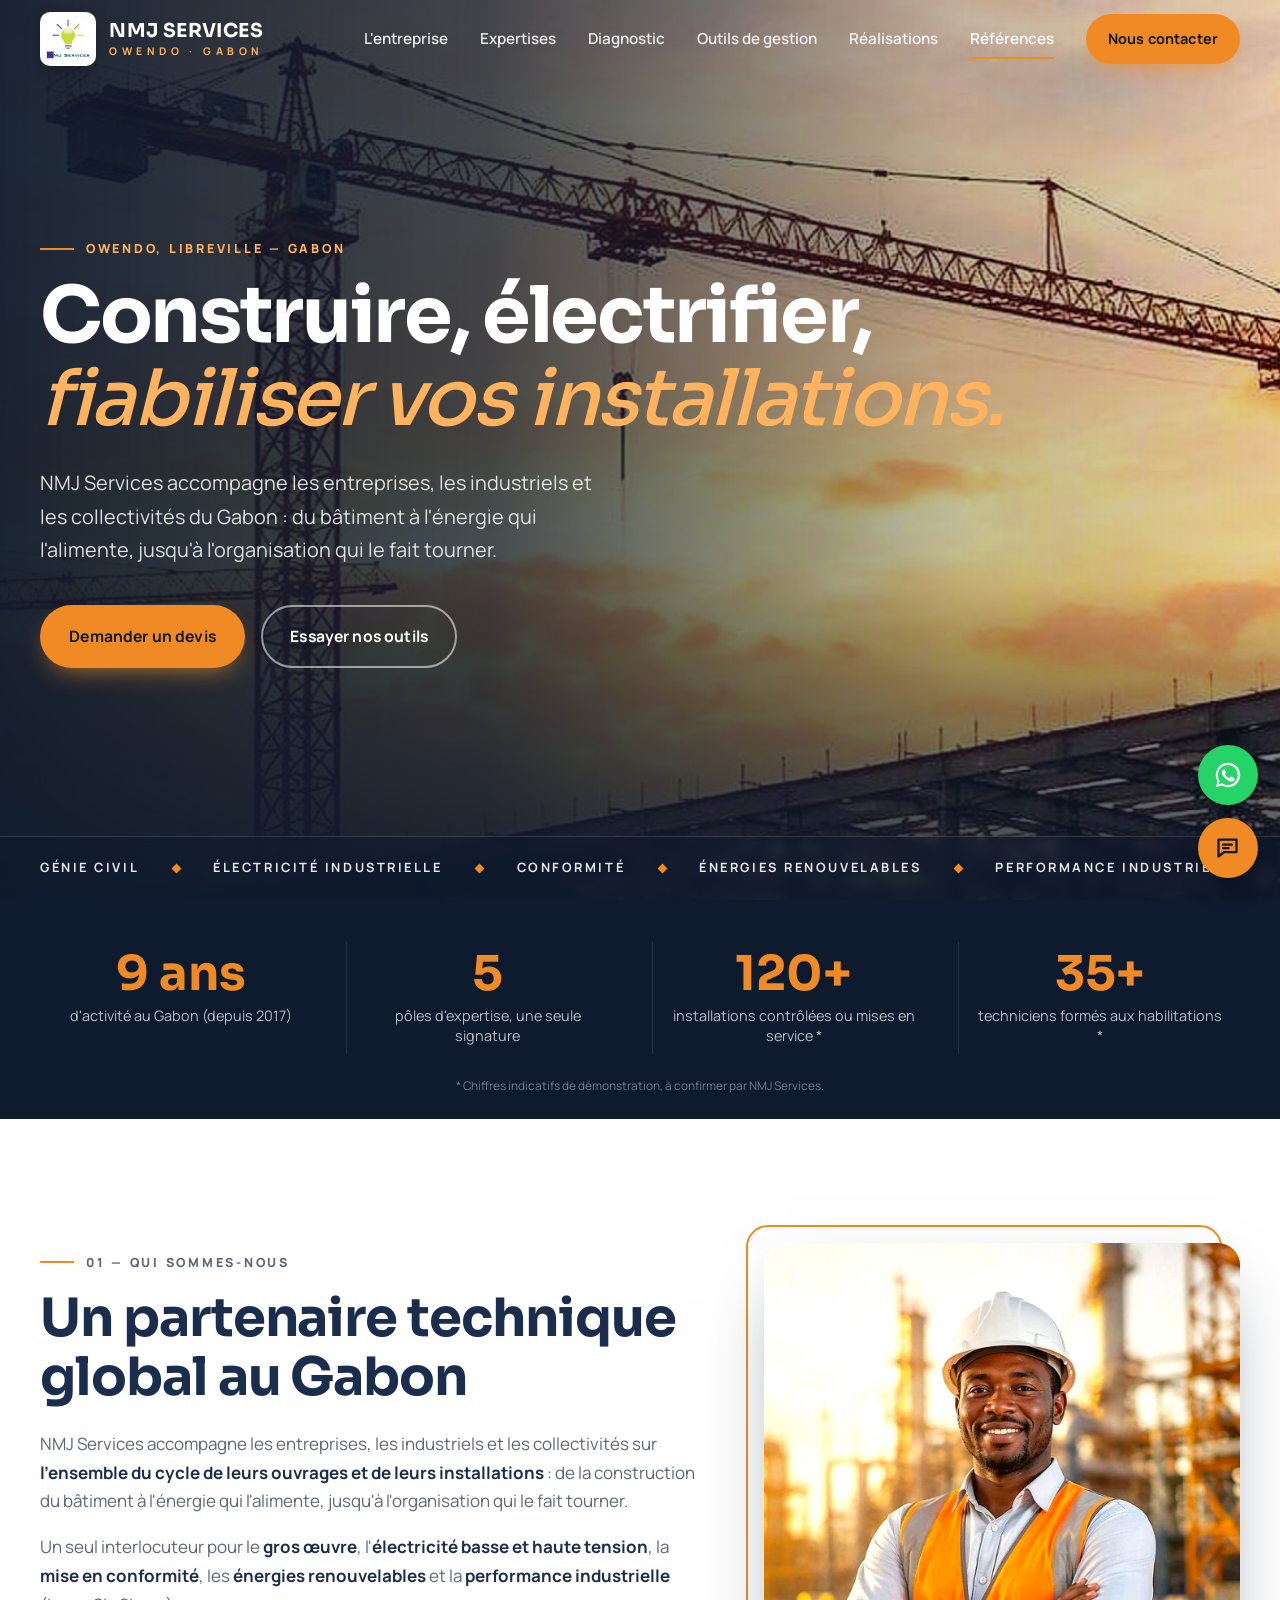
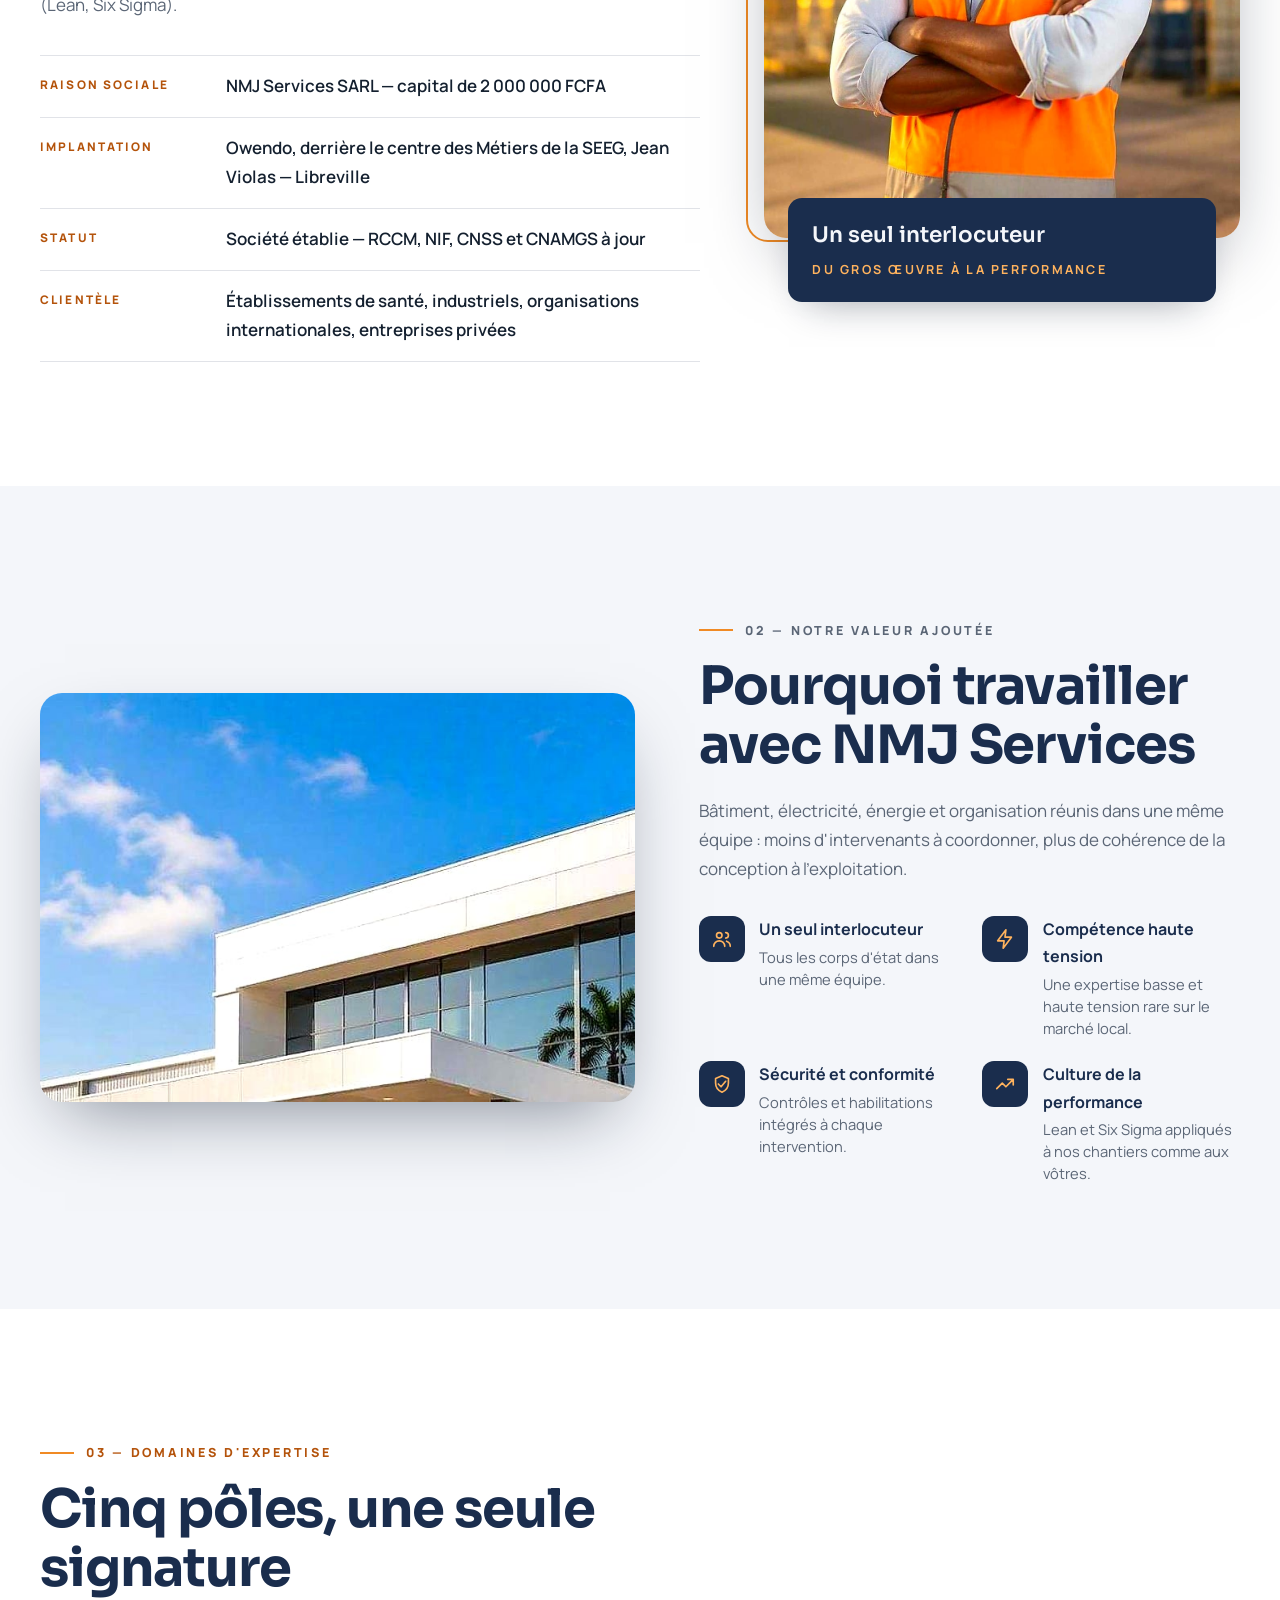
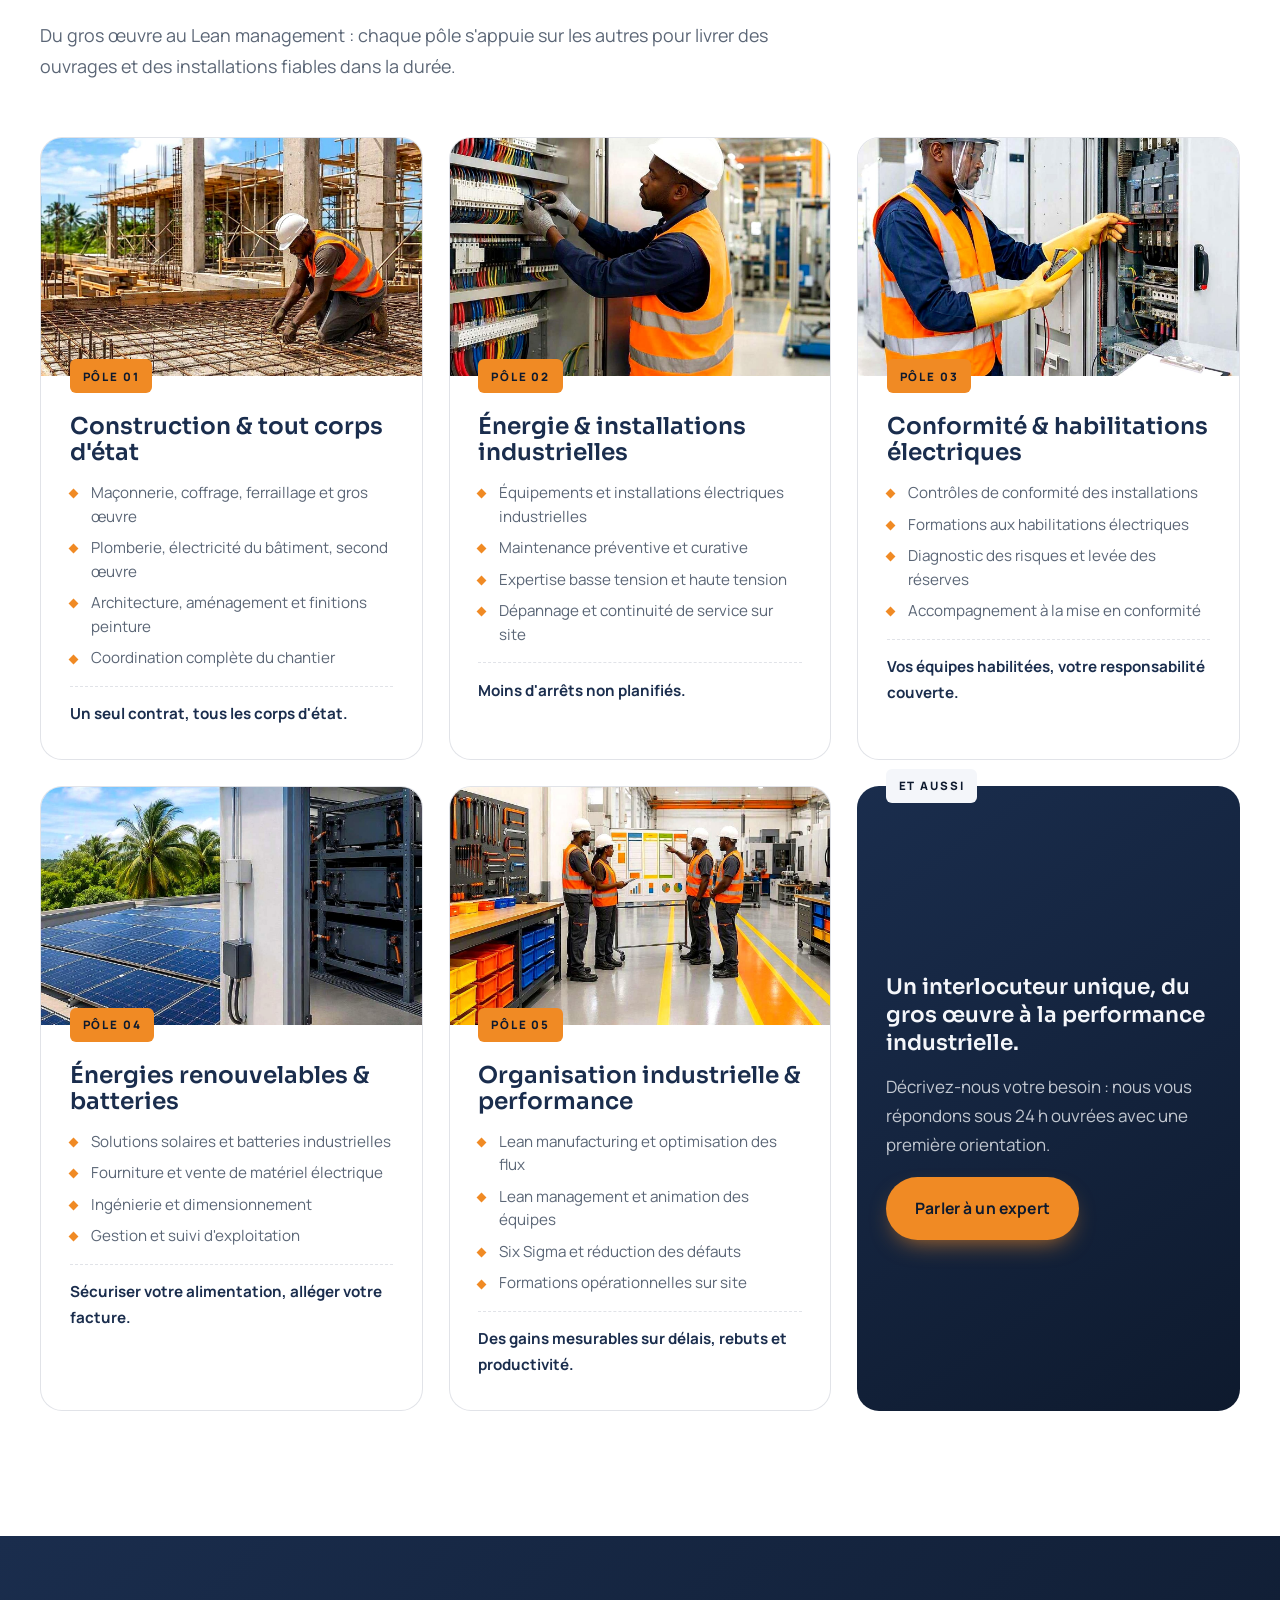
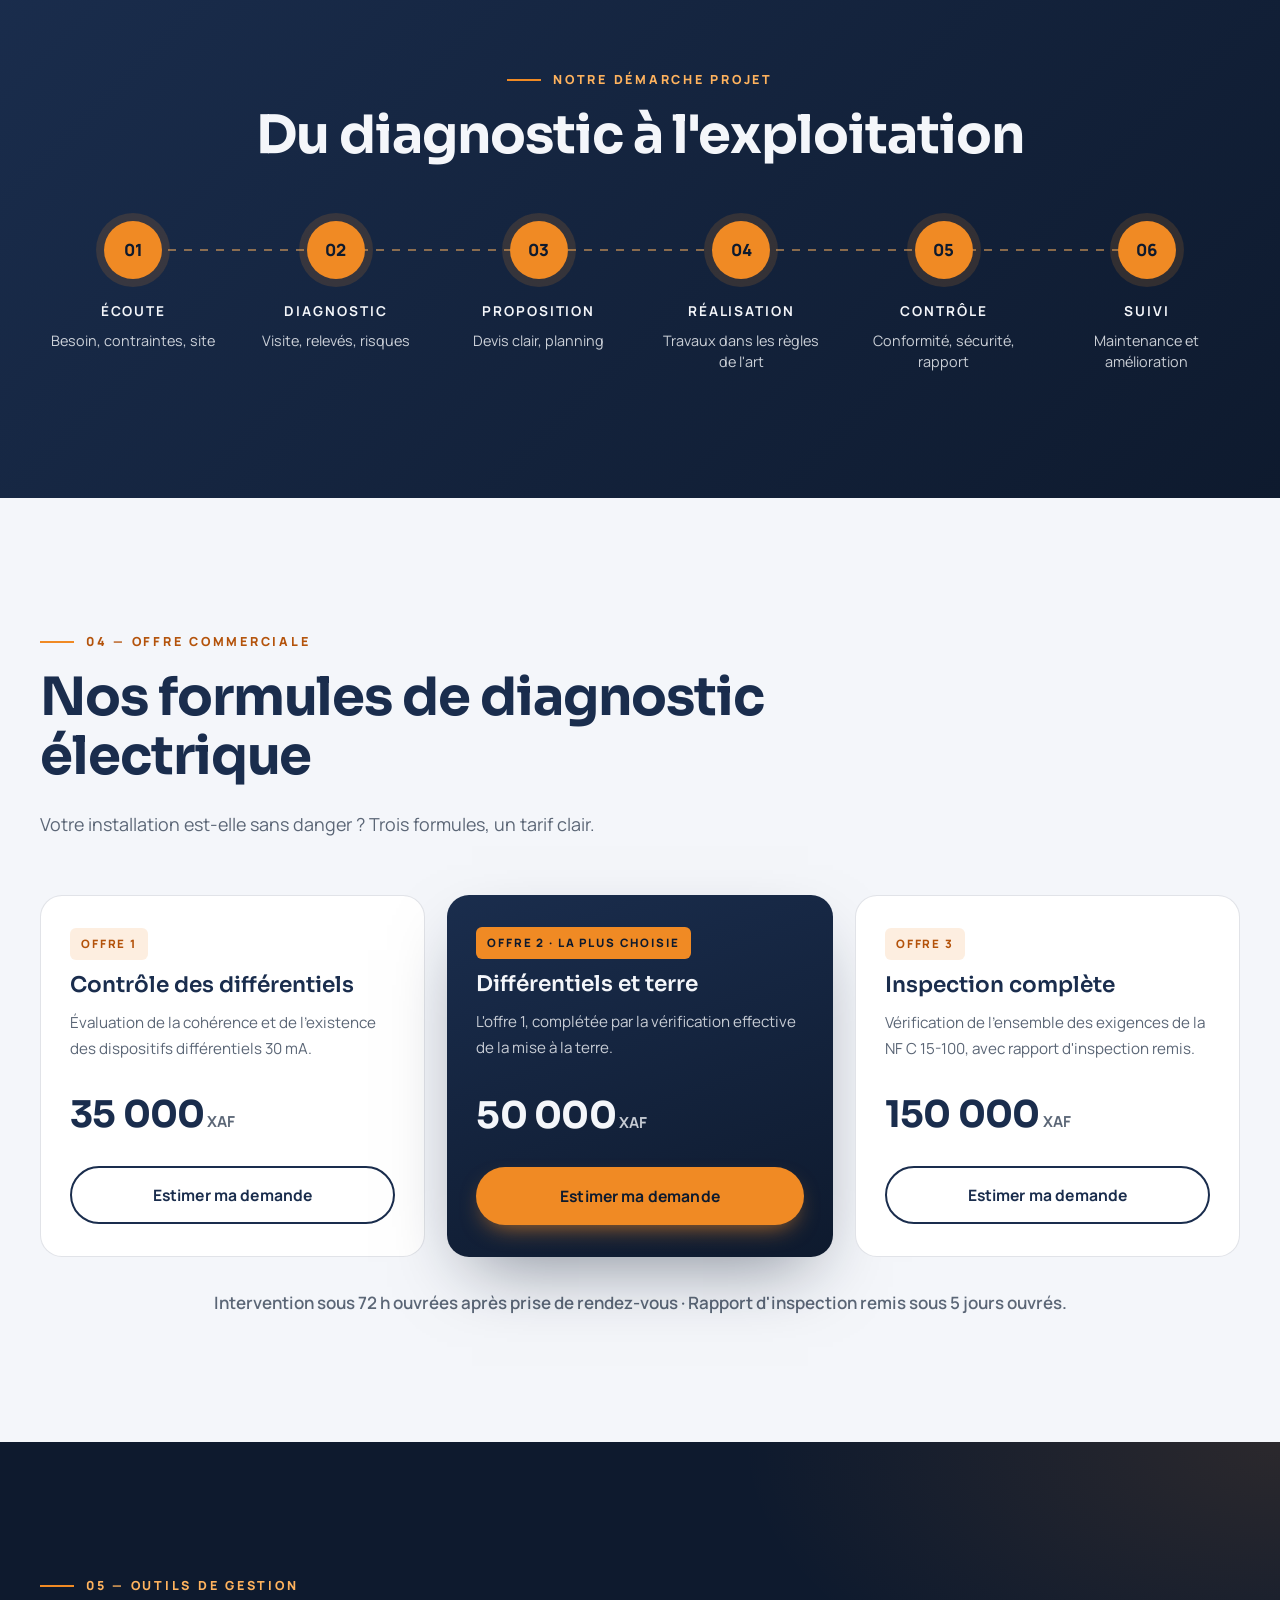
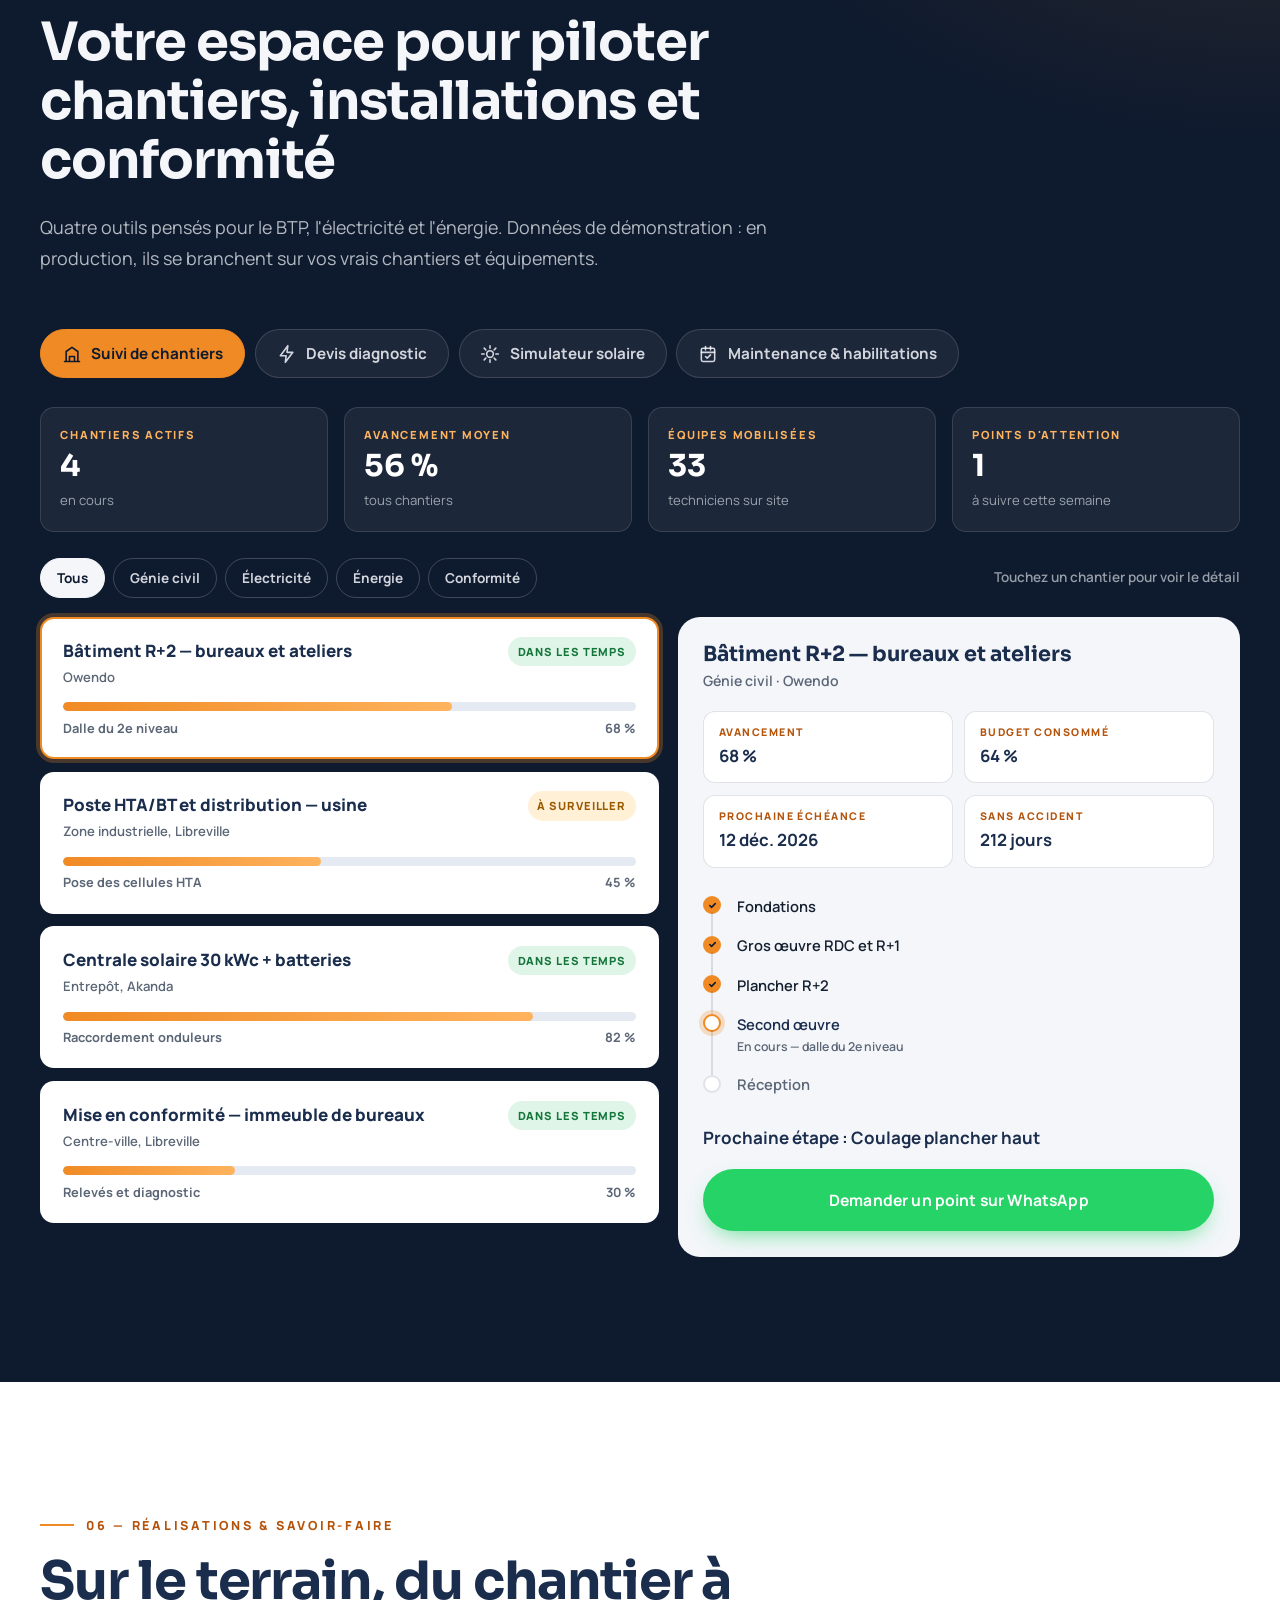
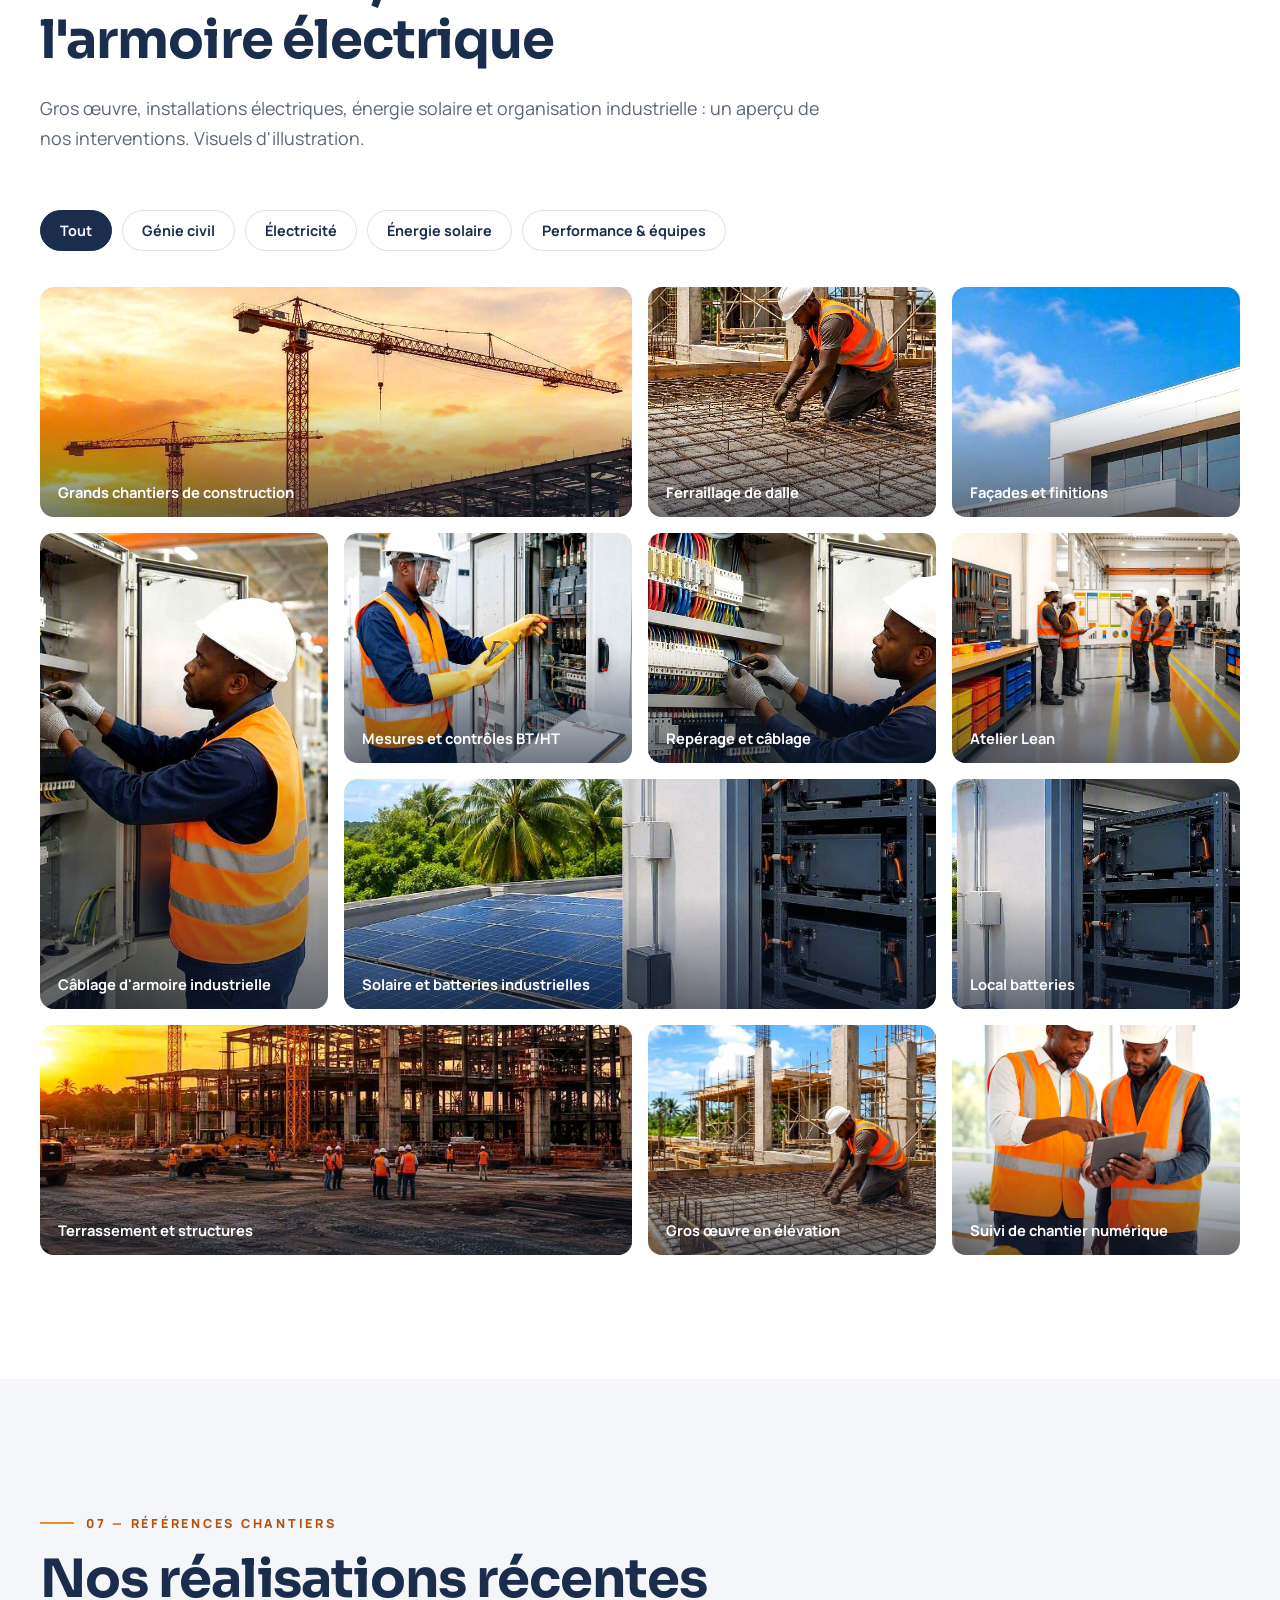
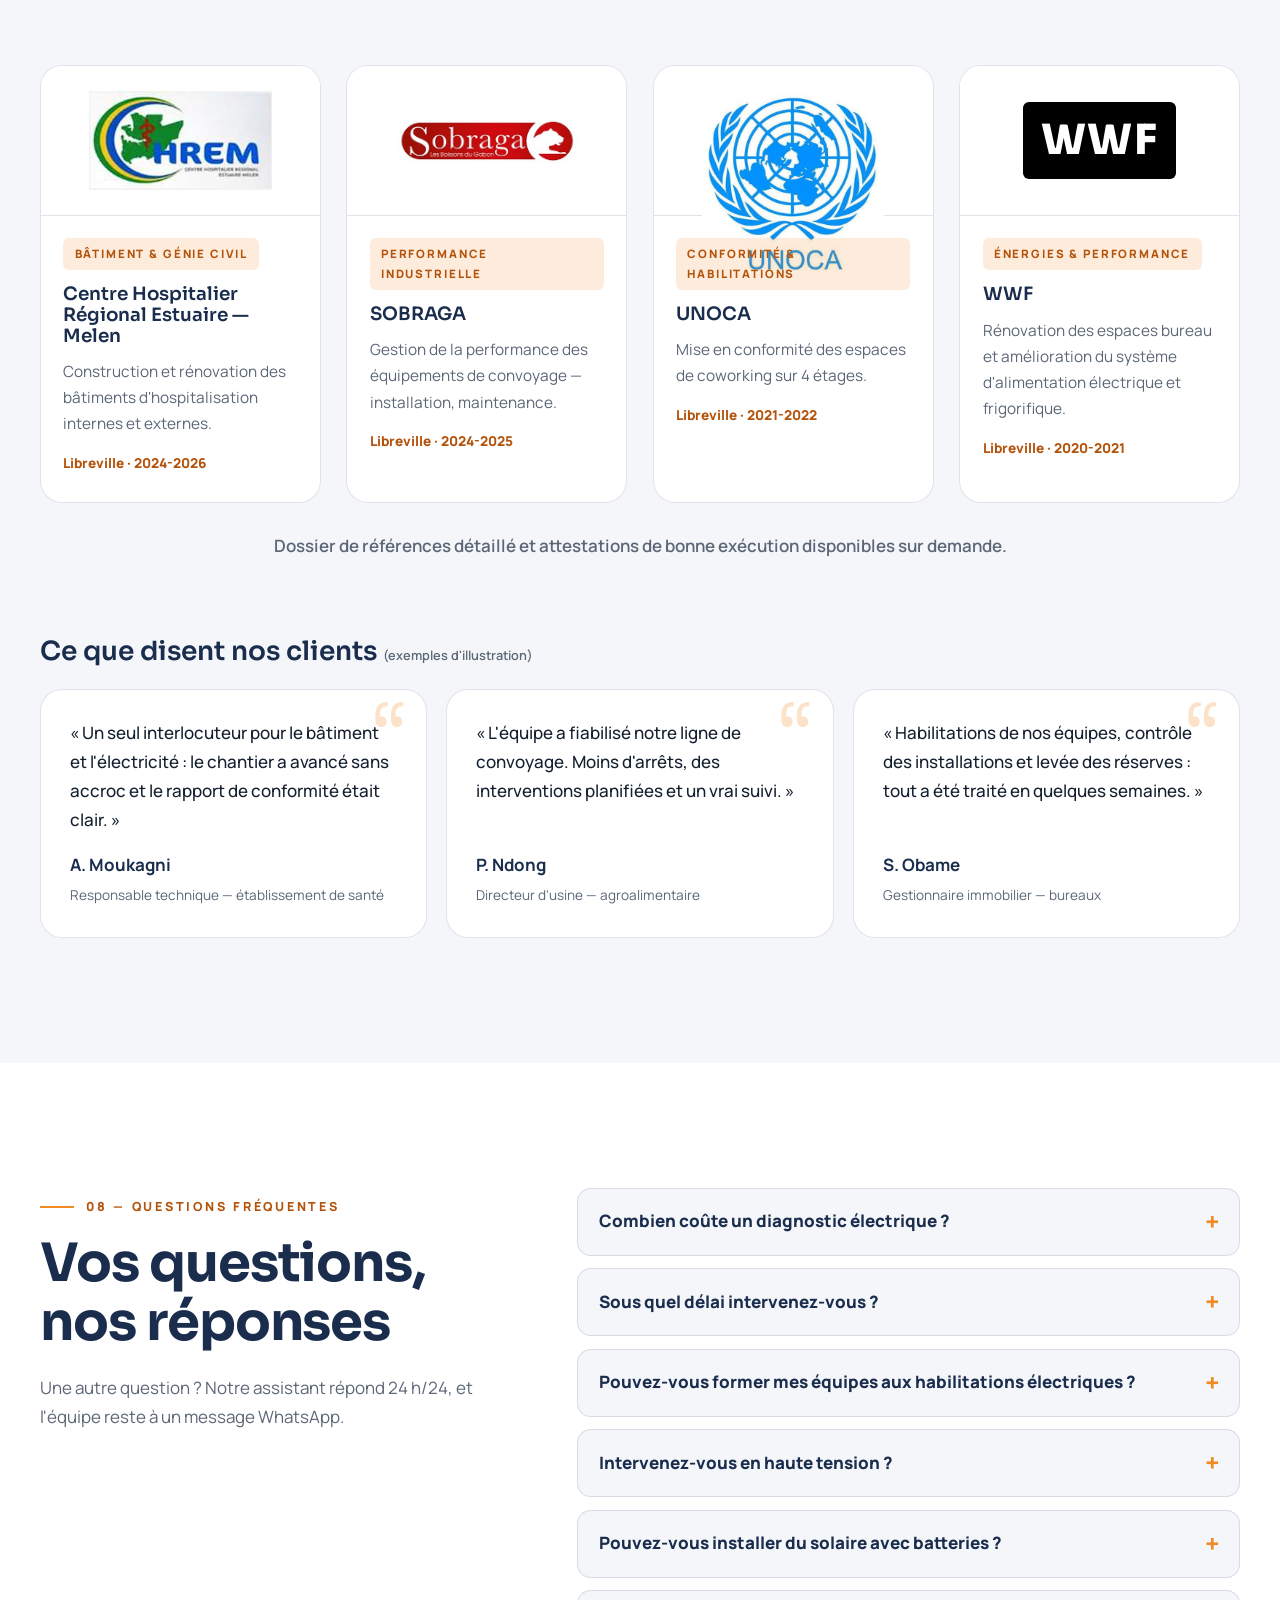
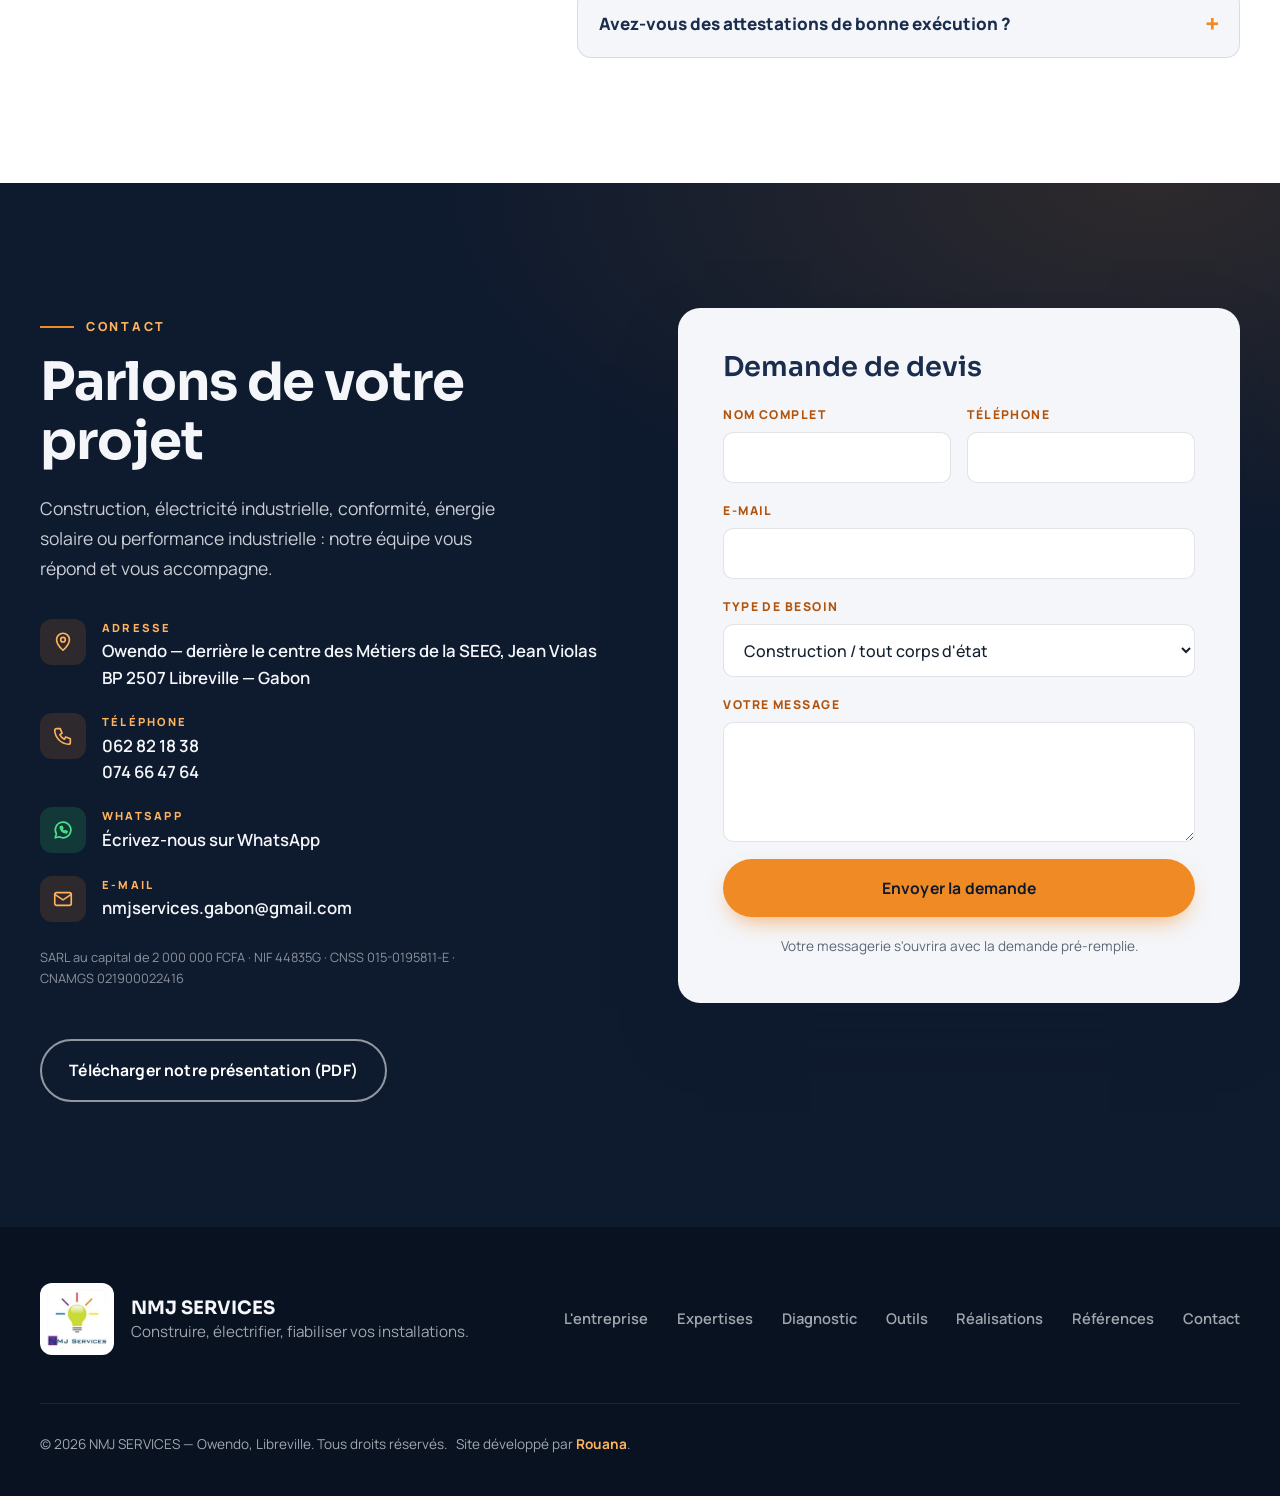
==== index.html @ dbb90c77 "Site vitrine NMJ Services Co-Authored-By: Claude <noreply@anthropic.com>" ====
<!DOCTYPE html>
<html lang="fr">
<head>
  <meta charset="UTF-8">
  <meta name="viewport" content="width=device-width, initial-scale=1, viewport-fit=cover">
  <title>NMJ SERVICES — Génie civil, électricité industrielle, énergies renouvelables</title>
  <meta name="description" content="NMJ Services, partenaire technique global basé à Owendo (Libreville) : construction tous corps d'état, électricité industrielle basse et haute tension, conformité et habilitations, énergies renouvelables, Lean et Six Sigma.">
  <meta name="theme-color" content="#0e1a2e">
  <meta property="og:title" content="NMJ SERVICES — Construire, électrifier, fiabiliser vos installations">
  <meta property="og:description" content="Génie civil, électricité industrielle, conformité, énergies renouvelables et performance industrielle à Libreville, Gabon.">
  <meta property="og:image" content="assets/img/hero.jpg">
  <meta property="og:type" content="website">
  <link rel="icon" type="image/png" href="assets/img/logo.png">
  <link rel="apple-touch-icon" href="assets/img/logo.png">
  <link rel="preconnect" href="https://fonts.googleapis.com">
  <link rel="preconnect" href="https://fonts.gstatic.com" crossorigin>
  <link href="https://fonts.googleapis.com/css2?family=Sora:wght@500;600;700&family=Manrope:wght@400;500;600;700;800&display=swap" rel="stylesheet">
  <link rel="stylesheet" href="assets/css/style.css">
  <link rel="stylesheet" href="assets/css/extras.css">
</head>
<body>

<!-- ============ HEADER ============ -->
<header class="header" id="header">
  <div class="container header__inner">
    <a href="#accueil" class="brand" aria-label="NMJ Services — accueil">
      <img src="assets/img/logo.png" alt="Logo NMJ Services" class="brand__logo">
      <span class="brand__text">NMJ SERVICES<small>OWENDO · GABON</small></span>
    </a>
    <nav class="nav" id="nav" aria-label="Navigation principale">
      <a href="#entreprise">L'entreprise</a>
      <a href="#expertises">Expertises</a>
      <a href="#offres">Diagnostic</a>
      <a href="#outils">Outils de gestion</a>
      <a href="#realisations">Réalisations</a>
      <a href="#references">Références</a>
      <a href="#contact" class="btn btn--gold btn--sm nav__cta">Nous contacter</a>
      <div class="nav__quick">
        <a class="btn btn--ghost" href="tel:+241062821838">Appeler</a>
        <a class="btn btn--wa" href="https://wa.me/241074664764?text=Bonjour%20NMJ%20Services%2C%20je%20souhaite%20des%20informations." target="_blank" rel="noopener">WhatsApp</a>
      </div>
    </nav>
    <button class="burger" id="burger" aria-label="Ouvrir le menu" aria-expanded="false" aria-controls="nav">
      <span></span><span></span><span></span>
    </button>
  </div>
</header>

<main>

<!-- ============ HERO ============ -->
<section class="hero" id="accueil">
  <div class="hero__bg" style="background-image:url('assets/img/hero.jpg')"></div>
  <div class="hero__overlay"></div>
  <div class="container hero__content">
    <p class="eyebrow eyebrow--light reveal">Owendo, Libreville — Gabon</p>
    <h1 class="hero__title reveal">Construire, électrifier,<br><em>fiabiliser vos installations.</em></h1>
    <p class="hero__lead reveal">NMJ Services accompagne les entreprises, les industriels et les collectivités du Gabon : du bâtiment à l'énergie qui l'alimente, jusqu'à l'organisation qui le fait tourner.</p>
    <div class="hero__actions reveal">
      <a href="#contact" class="btn btn--gold">Demander un devis</a>
      <a href="#outils" class="btn btn--ghost">Essayer nos outils</a>
    </div>
  </div>
  <div class="hero__strip">
    <div class="container hero__strip-inner">
      <span>Génie civil</span><i></i>
      <span>Électricité industrielle</span><i></i>
      <span>Conformité</span><i></i>
      <span>Énergies renouvelables</span><i></i>
      <span>Performance industrielle</span>
    </div>
  </div>
</section>

<!-- ============ CHIFFRES ============ -->
<section class="stats" aria-label="NMJ Services en chiffres">
  <div class="container stats__grid">
    <div class="stat reveal"><b data-count="9" data-suffix=" ans">9 ans</b><span>d'activité au Gabon (depuis 2017)</span></div>
    <div class="stat reveal"><b data-count="5">5</b><span>pôles d'expertise, une seule signature</span></div>
    <div class="stat reveal"><b data-count="120" data-suffix="+">120+</b><span>installations contrôlées ou mises en service *</span></div>
    <div class="stat reveal"><b data-count="35" data-suffix="+">35+</b><span>techniciens formés aux habilitations *</span></div>
  </div>
  <p class="container stats__note">* Chiffres indicatifs de démonstration, à confirmer par NMJ Services.</p>
</section>

<!-- ============ PROFIL ============ -->
<section class="section" id="entreprise">
  <div class="container profil">
    <div class="profil__text">
      <p class="eyebrow reveal">01 — Qui sommes-nous</p>
      <h2 class="title reveal">Un partenaire technique global au Gabon</h2>
      <p class="reveal">NMJ Services accompagne les entreprises, les industriels et les collectivités sur <strong>l'ensemble du cycle de leurs ouvrages et de leurs installations</strong> : de la construction du bâtiment à l'énergie qui l'alimente, jusqu'à l'organisation qui le fait tourner.</p>
      <p class="reveal">Un seul interlocuteur pour le <strong>gros œuvre</strong>, l'<strong>électricité basse et haute tension</strong>, la <strong>mise en conformité</strong>, les <strong>énergies renouvelables</strong> et la <strong>performance industrielle</strong> (Lean, Six Sigma).</p>

      <dl class="fiche reveal">
        <div><dt>Raison sociale</dt><dd>NMJ Services SARL — capital de 2 000 000 FCFA</dd></div>
        <div><dt>Implantation</dt><dd>Owendo, derrière le centre des Métiers de la SEEG, Jean Violas — Libreville</dd></div>
        <div><dt>Statut</dt><dd>Société établie — RCCM, NIF, CNSS et CNAMGS à jour</dd></div>
        <div><dt>Clientèle</dt><dd>Établissements de santé, industriels, organisations internationales, entreprises privées</dd></div>
      </dl>
    </div>
    <figure class="pdg reveal">
      <div class="pdg__img"><img src="assets/img/portrait.jpg" alt="Technicien NMJ Services en tenue de sécurité sur un site industriel" loading="lazy"></div>
      <figcaption>
        <strong>Un seul interlocuteur</strong>
        <span>Du gros œuvre à la performance</span>
      </figcaption>
    </figure>
  </div>
</section>

<!-- ============ POURQUOI NMJ ============ -->
<section class="section section--cream">
  <div class="container implant">
    <div class="implant__media reveal">
      <img src="assets/img/batiment-moderne.jpg" alt="Bâtiment tertiaire moderne réalisé par un partenaire technique tous corps d'état" loading="lazy">
    </div>
    <div class="implant__text">
      <p class="eyebrow reveal">02 — Notre valeur ajoutée</p>
      <h2 class="title reveal">Pourquoi travailler avec NMJ Services</h2>
      <p class="reveal">Bâtiment, électricité, énergie et organisation réunis dans une même équipe : moins d'intervenants à coordonner, plus de cohérence de la conception à l'exploitation.</p>
      <ul class="atouts">
        <li class="reveal"><span class="atouts__icon"><svg viewBox="0 0 24 24"><circle cx="9" cy="8" r="3"/><path d="M3 20c0-3.3 2.7-6 6-6s6 2.7 6 6M16 11a3 3 0 1 0 0-6M21 20c0-2.6-1.6-4.8-4-5.6"/></svg></span><div><strong>Un seul interlocuteur</strong><p>Tous les corps d'état dans une même équipe.</p></div></li>
        <li class="reveal"><span class="atouts__icon"><svg viewBox="0 0 24 24"><path d="M13 2L4 14h7l-1 8 9-12h-7z"/></svg></span><div><strong>Compétence haute tension</strong><p>Une expertise basse et haute tension rare sur le marché local.</p></div></li>
        <li class="reveal"><span class="atouts__icon"><svg viewBox="0 0 24 24"><path d="M8 12l3 3 5-6"/><path d="M12 3l7 3v5c0 5-3.5 8.5-7 10-3.5-1.5-7-5-7-10V6z"/></svg></span><div><strong>Sécurité et conformité</strong><p>Contrôles et habilitations intégrés à chaque intervention.</p></div></li>
        <li class="reveal"><span class="atouts__icon"><svg viewBox="0 0 24 24"><path d="M3 17l6-6 4 4 8-8M15 7h6v6"/></svg></span><div><strong>Culture de la performance</strong><p>Lean et Six Sigma appliqués à nos chantiers comme aux vôtres.</p></div></li>
      </ul>
    </div>
  </div>
</section>

<!-- ============ EXPERTISES ============ -->
<section class="section" id="expertises">
  <div class="container">
    <div class="section__head">
      <p class="eyebrow reveal">03 — Domaines d'expertise</p>
      <h2 class="title reveal">Cinq pôles, une seule signature</h2>
      <p class="section__lead reveal">Du gros œuvre au Lean management : chaque pôle s'appuie sur les autres pour livrer des ouvrages et des installations fiables dans la durée.</p>
    </div>

    <div class="poles">
      <article class="pole reveal">
        <div class="pole__img"><img src="assets/img/ferraillage.jpg" alt="" loading="lazy"></div>
        <div class="pole__body">
          <span class="pole__num">Pôle 01</span>
          <h3>Construction &amp; tout corps d'état</h3>
          <ul><li>Maçonnerie, coffrage, ferraillage et gros œuvre</li><li>Plomberie, électricité du bâtiment, second œuvre</li><li>Architecture, aménagement et finitions peinture</li><li>Coordination complète du chantier</li></ul>
          <p class="pole__punch">Un seul contrat, tous les corps d'état.</p>
        </div>
      </article>
      <article class="pole reveal">
        <div class="pole__img"><img src="assets/img/armoire-electrique.jpg" alt="" loading="lazy"></div>
        <div class="pole__body">
          <span class="pole__num">Pôle 02</span>
          <h3>Énergie &amp; installations industrielles</h3>
          <ul><li>Équipements et installations électriques industrielles</li><li>Maintenance préventive et curative</li><li>Expertise basse tension et haute tension</li><li>Dépannage et continuité de service sur site</li></ul>
          <p class="pole__punch">Moins d'arrêts non planifiés.</p>
        </div>
      </article>
      <article class="pole reveal">
        <div class="pole__img"><img src="assets/img/habilitation-ht.jpg" alt="" loading="lazy"></div>
        <div class="pole__body">
          <span class="pole__num">Pôle 03</span>
          <h3>Conformité &amp; habilitations électriques</h3>
          <ul><li>Contrôles de conformité des installations</li><li>Formations aux habilitations électriques</li><li>Diagnostic des risques et levée des réserves</li><li>Accompagnement à la mise en conformité</li></ul>
          <p class="pole__punch">Vos équipes habilitées, votre responsabilité couverte.</p>
        </div>
      </article>
      <article class="pole reveal">
        <div class="pole__img"><img src="assets/img/solaire-batteries.jpg" alt="" loading="lazy"></div>
        <div class="pole__body">
          <span class="pole__num">Pôle 04</span>
          <h3>Énergies renouvelables &amp; batteries</h3>
          <ul><li>Solutions solaires et batteries industrielles</li><li>Fourniture et vente de matériel électrique</li><li>Ingénierie et dimensionnement</li><li>Gestion et suivi d'exploitation</li></ul>
          <p class="pole__punch">Sécuriser votre alimentation, alléger votre facture.</p>
        </div>
      </article>
      <article class="pole reveal">
        <div class="pole__img"><img src="assets/img/atelier-lean.jpg" alt="" loading="lazy"></div>
        <div class="pole__body">
          <span class="pole__num">Pôle 05</span>
          <h3>Organisation industrielle &amp; performance</h3>
          <ul><li>Lean manufacturing et optimisation des flux</li><li>Lean management et animation des équipes</li><li>Six Sigma et réduction des défauts</li><li>Formations opérationnelles sur site</li></ul>
          <p class="pole__punch">Des gains mesurables sur délais, rebuts et productivité.</p>
        </div>
      </article>
      <article class="pole pole--cta reveal">
        <div class="pole__body">
          <span class="pole__num">Et aussi</span>
          <h3>Un interlocuteur unique, du gros œuvre à la performance industrielle.</h3>
          <p>Décrivez-nous votre besoin : nous vous répondons sous 24 h ouvrées avec une première orientation.</p>
          <a href="#contact" class="btn btn--gold">Parler à un expert</a>
        </div>
      </article>
    </div>
  </div>
</section>

<!-- ============ DÉMARCHE ============ -->
<section class="section section--brown demarche">
  <div class="container">
    <div class="section__head section__head--center">
      <p class="eyebrow eyebrow--light reveal">Notre démarche projet</p>
      <h2 class="title title--light reveal">Du diagnostic à l'exploitation</h2>
    </div>
    <ol class="steps">
      <li class="reveal"><span>01</span><strong>Écoute</strong><p>Besoin, contraintes, site</p></li>
      <li class="reveal"><span>02</span><strong>Diagnostic</strong><p>Visite, relevés, risques</p></li>
      <li class="reveal"><span>03</span><strong>Proposition</strong><p>Devis clair, planning</p></li>
      <li class="reveal"><span>04</span><strong>Réalisation</strong><p>Travaux dans les règles de l'art</p></li>
      <li class="reveal"><span>05</span><strong>Contrôle</strong><p>Conformité, sécurité, rapport</p></li>
      <li class="reveal"><span>06</span><strong>Suivi</strong><p>Maintenance et amélioration</p></li>
    </ol>
  </div>
</section>

<!-- ============ OFFRE DIAGNOSTIC ============ -->
<section class="section section--cream" id="offres">
  <div class="container">
    <div class="section__head">
      <p class="eyebrow reveal">04 — Offre commerciale</p>
      <h2 class="title reveal">Nos formules de diagnostic électrique</h2>
      <p class="section__lead reveal">Votre installation est-elle sans danger ? Trois formules, un tarif clair.</p>
    </div>
    <div class="offres">
      <article class="offre reveal">
        <span class="offre__tag">Offre 1</span>
        <h3>Contrôle des différentiels</h3>
        <p>Évaluation de la cohérence et de l'existence des dispositifs différentiels 30 mA.</p>
        <div class="offre__prix"><b>35 000</b> XAF</div>
        <button class="btn btn--ghost-dark btn--block" data-offre="1">Estimer ma demande</button>
      </article>
      <article class="offre offre--pop reveal">
        <span class="offre__tag">Offre 2 · la plus choisie</span>
        <h3>Différentiels et terre</h3>
        <p>L'offre 1, complétée par la vérification effective de la mise à la terre.</p>
        <div class="offre__prix"><b>50 000</b> XAF</div>
        <button class="btn btn--gold btn--block" data-offre="2">Estimer ma demande</button>
      </article>
      <article class="offre reveal">
        <span class="offre__tag">Offre 3</span>
        <h3>Inspection complète</h3>
        <p>Vérification de l'ensemble des exigences de la NF C 15-100, avec rapport d'inspection remis.</p>
        <div class="offre__prix"><b>150 000</b> XAF</div>
        <button class="btn btn--ghost-dark btn--block" data-offre="3">Estimer ma demande</button>
      </article>
    </div>
    <p class="offres__note reveal">Intervention sous 72 h ouvrées après prise de rendez-vous · Rapport d'inspection remis sous 5 jours ouvrés.</p>
  </div>
</section>

<!-- ============ OUTILS DE GESTION ============ -->
<section class="section section--dark tools" id="outils">
  <div class="container">
    <div class="section__head">
      <p class="eyebrow eyebrow--light reveal">05 — Outils de gestion</p>
      <h2 class="title title--light reveal">Votre espace pour piloter chantiers, installations et conformité</h2>
      <p class="section__lead section__lead--light reveal">Quatre outils pensés pour le BTP, l'électricité et l'énergie. Données de démonstration : en production, ils se branchent sur vos vrais chantiers et équipements.</p>
    </div>

    <div class="tabs reveal" role="tablist" aria-label="Outils de gestion">
      <button class="tab is-active" role="tab" id="t-chantiers" aria-selected="true" aria-controls="p-chantiers" data-tab="chantiers"><svg viewBox="0 0 24 24"><path d="M3 21h18M5 21V9l7-5 7 5v12M9 21v-6h6v6"/></svg><span>Suivi de chantiers</span></button>
      <button class="tab" role="tab" id="t-diag" aria-selected="false" aria-controls="p-diag" data-tab="diag"><svg viewBox="0 0 24 24"><path d="M13 2L4 14h7l-1 8 9-12h-7z"/></svg><span>Devis diagnostic</span></button>
      <button class="tab" role="tab" id="t-solaire" aria-selected="false" aria-controls="p-solaire" data-tab="solaire"><svg viewBox="0 0 24 24"><circle cx="12" cy="12" r="4"/><path d="M12 2v3M12 19v3M2 12h3M19 12h3M5 5l2 2M17 17l2 2M19 5l-2 2M7 17l-2 2"/></svg><span>Simulateur solaire</span></button>
      <button class="tab" role="tab" id="t-maint" aria-selected="false" aria-controls="p-maint" data-tab="maint"><svg viewBox="0 0 24 24"><rect x="4" y="5" width="16" height="16" rx="2"/><path d="M4 10h16M9 3v4M15 3v4M9 15l2 2 4-4"/></svg><span>Maintenance &amp; habilitations</span></button>
    </div>

    <!-- 1. Suivi de chantiers -->
    <div class="tpanel is-active" role="tabpanel" id="p-chantiers" aria-labelledby="t-chantiers">
      <div class="kpis" id="kpis"></div>
      <div class="tool-bar">
        <div class="chips" id="proj-filters" role="group" aria-label="Filtrer par pôle">
          <button class="chip is-active" data-f="all">Tous</button>
          <button class="chip" data-f="civil">Génie civil</button>
          <button class="chip" data-f="elec">Électricité</button>
          <button class="chip" data-f="enr">Énergie</button>
          <button class="chip" data-f="conf">Conformité</button>
        </div>
        <span class="tool-hint">Touchez un chantier pour voir le détail</span>
      </div>
      <div class="proj-layout">
        <ul class="proj-list" id="proj-list"></ul>
        <aside class="proj-detail" id="proj-detail" aria-live="polite"></aside>
      </div>
    </div>

    <!-- 2. Devis diagnostic -->
    <div class="tpanel" role="tabpanel" id="p-diag" aria-labelledby="t-diag" hidden>
      <div class="calc">
        <div class="calc__form">
          <h3>Composez votre diagnostic</h3>
          <fieldset class="seg" id="d-offre">
            <legend>Formule</legend>
            <label><input type="radio" name="offre" value="1"><span>Offre 1<small>Différentiels</small></span></label>
            <label><input type="radio" name="offre" value="2" checked><span>Offre 2<small>+ Terre</small></span></label>
            <label><input type="radio" name="offre" value="3"><span>Offre 3<small>NF C 15-100</small></span></label>
          </fieldset>
          <div class="field">
            <label for="d-sites">Nombre de tableaux / sites à contrôler</label>
            <div class="stepper"><button type="button" data-step="-1" aria-label="Moins">−</button><output id="d-sites-v">1</output><button type="button" data-step="1" aria-label="Plus">+</button></div>
            <input type="hidden" id="d-sites" value="1">
          </div>
          <div class="field">
            <label for="d-zone">Lieu d'intervention</label>
            <select id="d-zone">
              <option value="0">Libreville / Owendo / Akanda</option>
              <option value="15000">Grand Libreville (Ntoum, Cap Estérias…)</option>
              <option value="45000">Autre ville du Gabon (déplacement)</option>
            </select>
          </div>
          <label class="check"><input type="checkbox" id="d-urgent"><span>Intervention prioritaire sous 48 h <small>(majoration indicative +20 %)</small></span></label>
        </div>
        <div class="calc__result">
          <small>Estimation indicative</small>
          <div class="calc__total"><b id="d-total">50 000</b> XAF</div>
          <ul class="calc__lines" id="d-lines"></ul>
          <div class="calc__dates"><div><small>Intervention au plus tard</small><strong id="d-date1">—</strong></div><div><small>Rapport remis</small><strong id="d-date2">—</strong></div></div>
          <a class="btn btn--wa btn--block" id="d-wa" href="#" target="_blank" rel="noopener">Réserver sur WhatsApp</a>
          <p class="calc__note">Tarifs de la plaquette ; zone et urgence sont des hypothèses à confirmer par devis.</p>
        </div>
      </div>
    </div>

    <!-- 3. Simulateur solaire -->
    <div class="tpanel" role="tabpanel" id="p-solaire" aria-labelledby="t-solaire" hidden>
      <div class="calc">
        <div class="calc__form">
          <h3>Dimensionnez votre installation</h3>
          <div class="field">
            <label for="s-conso">Consommation moyenne <output id="s-conso-v">40</output> kWh / jour</label>
            <input type="range" id="s-conso" min="5" max="400" step="5" value="40">
            <div class="range-scale"><span>Boutique</span><span>Bureaux</span><span>Atelier</span><span>Site industriel</span></div>
          </div>
          <div class="field">
            <label for="s-autonomie">Autonomie souhaitée sur batteries <output id="s-auto-v">6</output> h</label>
            <input type="range" id="s-autonomie" min="2" max="24" step="1" value="6">
          </div>
          <div class="field">
            <label for="s-usage">Objectif</label>
            <select id="s-usage">
              <option value="0.5">Réduire ma facture (50 % solaire)</option>
              <option value="0.8" selected>Forte autonomie (80 % solaire)</option>
              <option value="1">Secours total coupures réseau</option>
            </select>
          </div>
        </div>
        <div class="calc__result">
          <small>Pré-dimensionnement</small>
          <div class="solar-grid">
            <div><b id="s-kwc">—</b><span>kWc de panneaux</span></div>
            <div><b id="s-pan">—</b><span>panneaux de 550 W</span></div>
            <div><b id="s-bat">—</b><span>kWh de batteries</span></div>
            <div><b id="s-surf">—</b><span>m² de toiture</span></div>
          </div>
          <div class="bar"><i id="s-bar"></i></div>
          <p class="bar__label" id="s-co2"></p>
          <a class="btn btn--wa btn--block" id="s-wa" href="#" target="_blank" rel="noopener">Demander une étude gratuite</a>
          <p class="calc__note">Hypothèses : 4,5 h d'ensoleillement utile / jour, rendement système 75 %. Résultat indicatif avant étude sur site.</p>
        </div>
      </div>
    </div>

    <!-- 4. Maintenance & habilitations -->
    <div class="tpanel" role="tabpanel" id="p-maint" aria-labelledby="t-maint" hidden>
      <div class="tool-bar">
        <div class="chips" id="m-filters" role="group" aria-label="Filtrer le suivi">
          <button class="chip is-active" data-f="all">Tout</button>
          <button class="chip" data-f="late">En retard</button>
          <button class="chip" data-f="soon">À planifier</button>
          <button class="chip" data-f="ok">À jour</button>
        </div>
        <span class="tool-hint" id="m-summary"></span>
      </div>
      <ul class="maint" id="maint"></ul>
    </div>
  </div>
</section>

<!-- ============ RÉALISATIONS ============ -->
<section class="section" id="realisations">
  <div class="container">
    <div class="section__head">
      <p class="eyebrow reveal">06 — Réalisations &amp; savoir-faire</p>
      <h2 class="title reveal">Sur le terrain, du chantier à l'armoire électrique</h2>
      <p class="section__lead reveal">Gros œuvre, installations électriques, énergie solaire et organisation industrielle : un aperçu de nos interventions. Visuels d'illustration.</p>
    </div>

    <div class="filters reveal" role="group" aria-label="Filtrer les réalisations">
      <button class="filter is-active" data-filter="all">Tout</button>
      <button class="filter" data-filter="civil">Génie civil</button>
      <button class="filter" data-filter="elec">Électricité</button>
      <button class="filter" data-filter="enr">Énergie solaire</button>
      <button class="filter" data-filter="perf">Performance &amp; équipes</button>
    </div>

    <div class="gallery" id="gallery">
      <figure class="g-item g-item--wide" data-cat="civil"><img src="assets/img/hero.jpg" alt="Grues de chantier au coucher du soleil" loading="lazy"><figcaption>Grands chantiers de construction</figcaption></figure>
      <figure class="g-item" data-cat="civil"><img src="assets/img/detail-ferraillage.jpg" alt="Ferraillage d'une dalle" loading="lazy"><figcaption>Ferraillage de dalle</figcaption></figure>
      <figure class="g-item" data-cat="civil"><img src="assets/img/detail-batiment.jpg" alt="Façade d'un bâtiment tertiaire" loading="lazy"><figcaption>Façades et finitions</figcaption></figure>
      <figure class="g-item g-item--tall" data-cat="elec"><img src="assets/img/armoire-electrique.jpg" alt="Technicien câblant une armoire électrique industrielle" loading="lazy"><figcaption>Câblage d'armoire industrielle</figcaption></figure>
      <figure class="g-item" data-cat="elec"><img src="assets/img/habilitation-ht.jpg" alt="Technicien habilité en mesure sur un tableau électrique" loading="lazy"><figcaption>Mesures et contrôles BT/HT</figcaption></figure>
      <figure class="g-item" data-cat="elec"><img src="assets/img/detail-cablage.jpg" alt="Détail du câblage d'un tableau" loading="lazy"><figcaption>Repérage et câblage</figcaption></figure>
      <figure class="g-item g-item--wide" data-cat="enr"><img src="assets/img/solaire-batteries.jpg" alt="Panneaux solaires et batteries industrielles" loading="lazy"><figcaption>Solaire et batteries industrielles</figcaption></figure>
      <figure class="g-item" data-cat="perf"><img src="assets/img/atelier-lean.jpg" alt="Atelier organisé en Lean avec management visuel" loading="lazy"><figcaption>Atelier Lean</figcaption></figure>
      <figure class="g-item" data-cat="enr"><img src="assets/img/detail-batteries.jpg" alt="Baies de batteries" loading="lazy"><figcaption>Local batteries</figcaption></figure>
      <figure class="g-item g-item--wide" data-cat="civil"><img src="assets/img/chantier-crepuscule.jpg" alt="Chantier industriel au crépuscule avec engins" loading="lazy"><figcaption>Terrassement et structures</figcaption></figure>
      <figure class="g-item" data-cat="civil"><img src="assets/img/ferraillage.jpg" alt="Ouvrier en pose de ferraillage devant un bâtiment en élévation" loading="lazy"><figcaption>Gros œuvre en élévation</figcaption></figure>
      <figure class="g-item" data-cat="perf"><img src="assets/img/equipe-tablette.jpg" alt="Deux ingénieurs suivant un chantier sur tablette" loading="lazy"><figcaption>Suivi de chantier numérique</figcaption></figure>
    </div>
  </div>
</section>

<!-- ============ RÉFÉRENCES ============ -->
<section class="section section--cream" id="references">
  <div class="container">
    <div class="section__head">
      <p class="eyebrow reveal">07 — Références chantiers</p>
      <h2 class="title reveal">Nos réalisations récentes</h2>
    </div>

    <div class="refs refs--logos">
      <article class="ref reveal">
        <div class="ref__logo"><img src="assets/img/ref-chrem.png" alt="Logo du Centre Hospitalier Régional Estuaire Melen" loading="lazy"></div>
        <div class="ref__body">
          <span class="ref__tag">Bâtiment &amp; génie civil</span>
          <h3>Centre Hospitalier Régional Estuaire — Melen</h3>
          <p>Construction et rénovation des bâtiments d'hospitalisation internes et externes.</p>
          <p class="ref__lieu">Libreville · 2024-2026</p>
        </div>
      </article>
      <article class="ref reveal">
        <div class="ref__logo"><img src="assets/img/ref-sobraga.png" alt="Logo SOBRAGA" loading="lazy"></div>
        <div class="ref__body">
          <span class="ref__tag">Performance industrielle</span>
          <h3>SOBRAGA</h3>
          <p>Gestion de la performance des équipements de convoyage — installation, maintenance.</p>
          <p class="ref__lieu">Libreville · 2024-2025</p>
        </div>
      </article>
      <article class="ref reveal">
        <div class="ref__logo"><img src="assets/img/ref-unoca.png" alt="Logo UNOCA" loading="lazy"></div>
        <div class="ref__body">
          <span class="ref__tag">Conformité &amp; habilitations</span>
          <h3>UNOCA</h3>
          <p>Mise en conformité des espaces de coworking sur 4 étages.</p>
          <p class="ref__lieu">Libreville · 2021-2022</p>
        </div>
      </article>
      <article class="ref reveal">
        <div class="ref__logo ref__logo--text"><span>WWF</span></div>
        <div class="ref__body">
          <span class="ref__tag">Énergies &amp; performance</span>
          <h3>WWF</h3>
          <p>Rénovation des espaces bureau et amélioration du système d'alimentation électrique et frigorifique.</p>
          <p class="ref__lieu">Libreville · 2020-2021</p>
        </div>
      </article>
    </div>
    <p class="refs__note reveal">Dossier de références détaillé et attestations de bonne exécution disponibles sur demande.</p>

    <!-- Témoignages (exemples) -->
    <div class="temo">
      <h3 class="subtitle reveal">Ce que disent nos clients <small>(exemples d'illustration)</small></h3>
      <div class="temo__grid">
        <blockquote class="temo__card reveal"><p>« Un seul interlocuteur pour le bâtiment et l'électricité : le chantier a avancé sans accroc et le rapport de conformité était clair. »</p><footer><b>A. Moukagni</b><span>Responsable technique — établissement de santé</span></footer></blockquote>
        <blockquote class="temo__card reveal"><p>« L'équipe a fiabilisé notre ligne de convoyage. Moins d'arrêts, des interventions planifiées et un vrai suivi. »</p><footer><b>P. Ndong</b><span>Directeur d'usine — agroalimentaire</span></footer></blockquote>
        <blockquote class="temo__card reveal"><p>« Habilitations de nos équipes, contrôle des installations et levée des réserves : tout a été traité en quelques semaines. »</p><footer><b>S. Obame</b><span>Gestionnaire immobilier — bureaux</span></footer></blockquote>
      </div>
    </div>
  </div>
</section>

<!-- ============ FAQ ============ -->
<section class="section" id="faq">
  <div class="container faq">
    <div class="faq__head">
      <p class="eyebrow reveal">08 — Questions fréquentes</p>
      <h2 class="title reveal">Vos questions, nos réponses</h2>
      <p class="reveal">Une autre question ? Notre assistant répond 24 h/24, et l'équipe reste à un message WhatsApp.</p>
    </div>
    <div class="faq__list">
      <details class="reveal"><summary>Combien coûte un diagnostic électrique ?</summary><p>Trois formules : 35 000 XAF (différentiels), 50 000 XAF (différentiels + terre) et 150 000 XAF (inspection complète NF C 15-100 avec rapport).</p></details>
      <details class="reveal"><summary>Sous quel délai intervenez-vous ?</summary><p>Sous 72 h ouvrées après prise de rendez-vous, avec un rapport d'inspection remis sous 5 jours ouvrés.</p></details>
      <details class="reveal"><summary>Pouvez-vous former mes équipes aux habilitations électriques ?</summary><p>Oui. Nous dispensons des formations aux habilitations électriques, avec diagnostic des risques et accompagnement à la mise en conformité.</p></details>
      <details class="reveal"><summary>Intervenez-vous en haute tension ?</summary><p>Oui, notre équipe dispose d'une expertise basse et haute tension, pour les installations industrielles comme pour le dépannage sur site.</p></details>
      <details class="reveal"><summary>Pouvez-vous installer du solaire avec batteries ?</summary><p>Nous réalisons l'ingénierie, la fourniture, l'installation et le suivi d'exploitation de solutions solaires et de batteries industrielles. Essayez le simulateur ci-dessus pour un premier ordre de grandeur.</p></details>
      <details class="reveal"><summary>Avez-vous des attestations de bonne exécution ?</summary><p>Un dossier de références détaillé et des attestations de bonne exécution sont disponibles sur demande.</p></details>
    </div>
  </div>
</section>

<!-- ============ CONTACT ============ -->
<section class="section section--dark contact" id="contact">
  <div class="container contact__inner">
    <div class="contact__info">
      <p class="eyebrow eyebrow--light reveal">Contact</p>
      <h2 class="title title--light reveal">Parlons de votre projet</h2>
      <p class="reveal contact__lead">Construction, électricité industrielle, conformité, énergie solaire ou performance industrielle : notre équipe vous répond et vous accompagne.</p>
      <ul class="coords">
        <li class="reveal"><span class="coords__icon"><svg viewBox="0 0 24 24"><path d="M12 21s-7-6.2-7-11.5A7 7 0 0 1 19 9.5C19 14.8 12 21 12 21z"/><circle cx="12" cy="9.5" r="2.5"/></svg></span><div><small>Adresse</small>Owendo — derrière le centre des Métiers de la SEEG, Jean Violas<br>BP 2507 Libreville — Gabon</div></li>
        <li class="reveal"><span class="coords__icon"><svg viewBox="0 0 24 24"><path d="M5 4h4l2 5-2.5 1.5a11 11 0 0 0 5 5L15 13l5 2v4a2 2 0 0 1-2 2A16 16 0 0 1 3 6a2 2 0 0 1 2-2"/></svg></span><div><small>Téléphone</small><a href="tel:+241062821838">062 82 18 38</a><br><a href="tel:+241074664764">074 66 47 64</a></div></li>
        <li class="reveal"><span class="coords__icon coords__icon--wa"><svg viewBox="0 0 24 24"><path d="M3.5 20.5l1.3-4.2A8.5 8.5 0 1 1 8 19.4z"/><path d="M9 8.5c0 3.5 2.5 6.5 6.5 6.8l1-1.6-2-1-1 1c-1.2-.5-2.2-1.5-2.7-2.7l1-1-1-2-1.6.9"/></svg></span><div><small>WhatsApp</small><a href="https://wa.me/241074664764?text=Bonjour%20NMJ%20Services%2C%20je%20souhaite%20des%20informations%20sur%20un%20projet." target="_blank" rel="noopener">Écrivez-nous sur WhatsApp</a></div></li>
        <li class="reveal"><span class="coords__icon"><svg viewBox="0 0 24 24"><rect x="3" y="5" width="18" height="14" rx="2"/><path d="M3 7l9 6 9-6"/></svg></span><div><small>E-mail</small><a href="mailto:nmjservices.gabon@gmail.com">nmjservices.gabon@gmail.com</a></div></li>
      </ul>
      <p class="legal reveal">SARL au capital de 2 000 000 FCFA · NIF 44835G · CNSS 015-0195811-E · CNAMGS 021900022416</p>
      <a href="NMJ_Services_Presentation.pdf" class="btn btn--ghost contact__pdf reveal" download>Télécharger notre présentation (PDF)</a>
    </div>

    <form class="form reveal" id="contact-form" data-mail="nmjservices.gabon@gmail.com" novalidate>
      <h3>Demande de devis</h3>
      <div class="form__row">
        <label>Nom complet<input type="text" name="nom" required autocomplete="name"></label>
        <label>Téléphone<input type="tel" name="tel" autocomplete="tel" inputmode="tel"></label>
      </div>
      <label>E-mail<input type="email" name="email" required autocomplete="email" inputmode="email"></label>
      <label>Type de besoin
        <select name="projet" id="f-projet">
          <option>Construction / tout corps d'état</option>
          <option>Électricité industrielle / maintenance</option>
          <option>Diagnostic électrique / conformité</option>
          <option>Formation aux habilitations électriques</option>
          <option>Énergie solaire / batteries</option>
          <option>Lean / Six Sigma / performance</option>
          <option>Autre</option>
        </select>
      </label>
      <label>Votre message<textarea name="message" id="f-message" rows="4" required></textarea></label>
      <button type="submit" class="btn btn--gold btn--block">Envoyer la demande</button>
      <p class="form__note" id="form-note">Votre messagerie s'ouvrira avec la demande pré-remplie.</p>
    </form>
  </div>
</section>

</main>

<!-- ============ FOOTER ============ -->
<footer class="footer">
  <div class="container footer__inner">
    <div class="footer__brand">
      <img src="assets/img/logo.png" alt="Logo NMJ Services" class="footer__logo">
      <p><strong>NMJ SERVICES</strong><br>Construire, électrifier, fiabiliser vos installations.</p>
    </div>
    <nav class="footer__nav" aria-label="Pied de page">
      <a href="#entreprise">L'entreprise</a>
      <a href="#expertises">Expertises</a>
      <a href="#offres">Diagnostic</a>
      <a href="#outils">Outils</a>
      <a href="#realisations">Réalisations</a>
      <a href="#references">Références</a>
      <a href="#contact">Contact</a>
    </nav>
    <p class="footer__copy">© <span id="year">2026</span> NMJ SERVICES — Owendo, Libreville. Tous droits réservés. <span class="footer__credit">Site développé par <strong>Rouana</strong>.</span></p>
  </div>
</footer>

<!-- Barre d'actions mobile -->
<nav class="appbar" id="appbar" aria-label="Actions rapides">
  <a class="appbar__btn" href="tel:+241062821838"><svg viewBox="0 0 24 24"><path d="M5 4h4l2 5-2.5 1.5a11 11 0 0 0 5 5L15 13l5 2v4a2 2 0 0 1-2 2A16 16 0 0 1 3 6a2 2 0 0 1 2-2"/></svg><span>Appeler</span></a>
  <a class="appbar__btn appbar__btn--wa" href="https://wa.me/241074664764?text=Bonjour%20NMJ%20Services%2C%20je%20souhaite%20des%20informations." target="_blank" rel="noopener"><svg viewBox="0 0 24 24"><path d="M3.5 20.5l1.3-4.2A8.5 8.5 0 1 1 8 19.4z"/><path d="M9 8.5c0 3.5 2.5 6.5 6.5 6.8l1-1.6-2-1-1 1c-1.2-.5-2.2-1.5-2.7-2.7l1-1-1-2-1.6.9"/></svg><span>WhatsApp</span></a>
  <a class="appbar__btn appbar__btn--main" href="#contact"><svg viewBox="0 0 24 24"><path d="M6 3h9l4 4v14H6zM14 3v5h5M9 13h7M9 17h5"/></svg><span>Devis</span></a>
  <a class="appbar__btn" href="#outils"><svg viewBox="0 0 24 24"><path d="M4 20V10M10 20V4M16 20v-7M22 20H2"/></svg><span>Outils</span></a>
  <button class="appbar__btn" id="bar-chat" type="button" aria-label="Poser une question à l'assistant"><svg viewBox="0 0 24 24"><path d="M4 5h16v11H9l-5 4z"/><path d="M8 9.5h8M8 12.5h5"/></svg><span>Question</span></button>
</nav>

<!-- Lightbox -->
<div class="lightbox" id="lightbox" aria-hidden="true" role="dialog" aria-label="Aperçu de l'image">
  <button class="lightbox__close" aria-label="Fermer">&times;</button>
  <button class="lightbox__nav lightbox__prev" aria-label="Image précédente">&#8249;</button>
  <figure><img src="" alt=""><figcaption></figcaption></figure>
  <button class="lightbox__nav lightbox__next" aria-label="Image suivante">&#8250;</button>
</div>

<!-- Contact rapide : WhatsApp + assistant -->
<div class="fab" id="fab">
  <a class="fab__btn fab__btn--wa" id="fab-wa" href="https://wa.me/241074664764?text=Bonjour%20NMJ%20Services%2C%20je%20souhaite%20des%20informations%20sur%20un%20projet." target="_blank" rel="noopener" aria-label="Nous écrire sur WhatsApp">
    <svg viewBox="0 0 32 32" aria-hidden="true"><path fill="currentColor" d="M16 3a13 13 0 0 0-11.2 19.6L3 29l6.6-1.7A13 13 0 1 0 16 3zm0 23.6c-2 0-4-.5-5.7-1.6l-.4-.2-3.9 1 1-3.8-.3-.4A10.6 10.6 0 1 1 16 26.6zm5.8-7.9c-.3-.2-1.9-.9-2.2-1-.3-.1-.5-.2-.7.2l-1 1.2c-.2.2-.4.2-.7.1a8.7 8.7 0 0 1-4.3-3.8c-.3-.6.3-.5.9-1.7.1-.2 0-.4 0-.6l-1-2.4c-.3-.6-.5-.5-.7-.5h-.6c-.2 0-.6.1-.9.4-.3.3-1.2 1.1-1.2 2.8s1.2 3.3 1.4 3.5c.2.2 2.4 3.7 5.8 5.2 2.2.9 3 1 4.1.8.7-.1 1.9-.8 2.2-1.5.3-.8.3-1.4.2-1.5-.1-.1-.3-.2-.6-.3z"/></svg>
    <span class="fab__label">WhatsApp</span>
  </a>
  <button class="fab__btn fab__btn--chat" id="chat-toggle" aria-label="Poser une question à l'assistant" aria-expanded="false" aria-controls="chat">
    <svg viewBox="0 0 24 24" aria-hidden="true" class="fab__ico-open"><path d="M4 5h16v11H9l-5 4z"/><path d="M8 9.5h8M8 12.5h5"/></svg>
    <svg viewBox="0 0 24 24" aria-hidden="true" class="fab__ico-close"><path d="M6 6l12 12M18 6L6 18"/></svg>
    <span class="fab__label">Une question ?</span>
  </button>
</div>

<section class="chat" id="chat" role="dialog" aria-label="Assistant NMJ Services" aria-hidden="true">
  <header class="chat__head">
    <img src="assets/img/logo.png" alt="" class="chat__logo">
    <div><strong>Assistant NMJ Services</strong><span><i></i>Répond en direct · 24h/24</span></div>
    <button class="chat__close" id="chat-close" aria-label="Fermer l'assistant">&times;</button>
  </header>
  <div class="chat__body" id="chat-body" aria-live="polite"></div>
  <div class="chat__chips" id="chat-chips"></div>
  <form class="chat__form" id="chat-form" autocomplete="off">
    <input type="text" id="chat-input" placeholder="Posez votre question…" aria-label="Votre question" maxlength="300">
    <button type="submit" aria-label="Envoyer"><svg viewBox="0 0 24 24"><path d="M4 12l16-8-6 16-2.5-6.5z"/></svg></button>
  </form>
</section>

<script src="assets/js/main.js"></script>
<script src="assets/js/tools.js"></script>
<script src="assets/js/assistant.js"></script>
</body>
</html>
---- assets/css/style.css ----
/* =========================================================
   NMJ SERVICES — feuille de style
   Palette : bleu nuit du logo + orange de la plaquette
   ========================================================= */
:root {
  --choco: #0e1a2e;
  --brown: #1a2d4d;
  --brown-2: #b4530b;
  --gold: #f08a24;
  --gold-2: #ffb35e;
  --cream: #f4f6fa;
  --sand: #e5e9f1;
  --ink: #14202f;
  --muted: #5b6676;
  --line: rgba(26, 45, 77, .13);
  --white: #fff;

  --ff-display: "Sora", "Manrope", system-ui, sans-serif;
  --ff-body: "Manrope", system-ui, -apple-system, "Segoe UI", sans-serif;

  --radius: 14px;
  --radius-lg: 22px;
  --shadow: 0 18px 40px -18px rgba(14, 26, 46, .35);
  --shadow-lg: 0 30px 70px -25px rgba(14, 26, 46, .5);
  --ease: cubic-bezier(.2, .7, .2, 1);
  --header-h: 78px;
}

*, *::before, *::after { box-sizing: border-box; }
html { scroll-behavior: smooth; scroll-padding-top: var(--header-h); }
body {
  margin: 0;
  font-family: var(--ff-body);
  font-size: 1.0625rem;
  line-height: 1.7;
  color: var(--ink);
  background: var(--white);
  -webkit-font-smoothing: antialiased;
  overflow-x: hidden;
}
img { max-width: 100%; display: block; }
a { color: inherit; text-decoration: none; }
h1, h2, h3 { margin: 0; line-height: 1.12; }
p { margin: 0 0 1em; }
figure { margin: 0; }
ul, ol { margin: 0; padding: 0; list-style: none; }

.container { width: min(1200px, 100% - 3rem); margin-inline: auto; }

/* ---------- Typo utilitaires ---------- */
.eyebrow {
  display: inline-flex; align-items: center; gap: .75rem;
  font-size: .78rem; font-weight: 800; letter-spacing: .22em; text-transform: uppercase;
  color: var(--brown-2); margin-bottom: 1rem;
}
.eyebrow::before { content: ""; width: 34px; height: 2px; background: var(--gold); }
.eyebrow--light { color: var(--gold-2); }

.title {
  font-family: var(--ff-display); font-weight: 600;
  font-size: clamp(2rem, 1.3rem + 2.6vw, 3.3rem);
  letter-spacing: -.02em; color: var(--brown); margin-bottom: 1.4rem;
  max-width: 22ch;
}
.title--light { color: var(--cream); }
.subtitle { font-family: var(--ff-display); font-weight: 600; font-size: 1.65rem; color: var(--brown); margin-bottom: 1rem; }

.section { padding: clamp(4.5rem, 3rem + 6vw, 8rem) 0; position: relative; }
.section--cream { background: var(--cream); }
.section--dark { background: var(--choco); color: rgba(244, 246, 250, .82); }
.section--brown { background: var(--brown); color: rgba(244, 246, 250, .82); }
.section__head { margin-bottom: 3.5rem; max-width: 780px; }
.section__head--center { text-align: center; margin-inline: auto; }
.section__head--center .title { margin-inline: auto; }
.section__lead { color: var(--muted); font-size: 1.12rem; }

/* ---------- Boutons ---------- */
.btn {
  display: inline-flex; align-items: center; justify-content: center; gap: .6rem;
  padding: 1rem 1.7rem; border-radius: 999px; border: 2px solid transparent;
  font-weight: 700; font-size: .98rem; letter-spacing: .01em; cursor: pointer;
  transition: transform .3s var(--ease), background .3s, color .3s, box-shadow .3s, border-color .3s;
  font-family: inherit;
}
.btn--gold { background: var(--gold); color: var(--choco); box-shadow: 0 10px 25px -10px rgba(240, 138, 36, .8); }
.btn--gold:hover { background: var(--gold-2); transform: translateY(-2px); }
.btn--ghost { border-color: rgba(255, 255, 255, .55); color: var(--white); }
.btn--ghost:hover { background: var(--white); color: var(--choco); }
.btn--sm { padding: .7rem 1.25rem; font-size: .9rem; }
.btn--block { width: 100%; }

/* ---------- Header ---------- */
.header {
  position: fixed; inset: 0 0 auto; z-index: 50; height: var(--header-h);
  transition: background .4s, box-shadow .4s, height .4s;
}
.header.is-scrolled {
  background: rgba(14, 26, 46, .92);
  backdrop-filter: blur(12px); -webkit-backdrop-filter: blur(12px);
  box-shadow: 0 10px 30px -15px rgba(0, 0, 0, .6);
  --header-h: 68px;
}
.header__inner { height: 100%; display: flex; align-items: center; justify-content: space-between; gap: 2rem; }
.brand { display: flex; align-items: center; gap: .85rem; color: var(--white); }
.brand__logo { height: 54px; width: auto; background: #fff; padding: 5px 6px; border-radius: 10px; box-shadow: 0 6px 18px -6px rgba(0,0,0,.5); transition: height .4s; }
.is-scrolled .brand__logo { height: 46px; }
.brand__text { font-family: var(--ff-display); font-weight: 700; font-size: 1.2rem; line-height: 1; letter-spacing: .02em; }
.brand__text small { display: block; font-family: var(--ff-body); font-size: .66rem; letter-spacing: .42em; color: var(--gold-2); margin-top: .35rem; font-weight: 700; }

.nav { display: flex; align-items: center; gap: 2rem; }
.nav a:not(.btn) {
  color: rgba(255, 255, 255, .88); font-weight: 600; font-size: .95rem; position: relative; padding: .3rem 0;
}
.nav a:not(.btn)::after {
  content: ""; position: absolute; left: 0; bottom: -2px; width: 100%; height: 2px; background: var(--gold);
  transform: scaleX(0); transform-origin: left; transition: transform .35s var(--ease);
}
.nav a:not(.btn):hover::after, .nav a.is-active::after { transform: scaleX(1); }
.nav a.is-active { color: var(--white); }

.burger { display: none; background: none; border: 0; padding: .5rem; cursor: pointer; }
.burger span { display: block; width: 26px; height: 2px; background: var(--white); margin: 6px 0; transition: transform .35s var(--ease), opacity .3s; }
.burger[aria-expanded="true"] span:nth-child(1) { transform: translateY(8px) rotate(45deg); }
.burger[aria-expanded="true"] span:nth-child(2) { opacity: 0; }
.burger[aria-expanded="true"] span:nth-child(3) { transform: translateY(-8px) rotate(-45deg); }

/* ---------- Hero ---------- */
.hero { position: relative; min-height: 100vh; min-height: 100svh; display: flex; flex-direction: column; justify-content: center; color: var(--white); overflow: hidden; background: var(--choco); }
.hero__bg { position: absolute; inset: 0; background-size: cover; background-position: 60% 30%; transform: scale(1.08); animation: heroZoom 18s ease-out forwards; }
@keyframes heroZoom { to { transform: scale(1); } }
.hero__overlay {
  position: absolute; inset: 0;
  background:
    linear-gradient(90deg, rgba(14,26,46,.95) 0%, rgba(14,26,46,.78) 38%, rgba(14,26,46,.25) 75%, rgba(14,26,46,.1) 100%),
    linear-gradient(0deg, rgba(14,26,46,.85) 0%, transparent 35%);
}
.hero__content { position: relative; padding-top: calc(var(--header-h) + 3rem); padding-bottom: 8rem; }
.hero__title {
  font-family: var(--ff-display); font-weight: 600; font-size: clamp(2.8rem, 1.5rem + 5.5vw, 6rem);
  letter-spacing: -.025em; line-height: 1.02; margin-bottom: 1.6rem;
}
.hero__title em { font-style: italic; color: var(--gold-2); font-weight: 500; }
.hero__lead { max-width: 560px; font-size: clamp(1.05rem, 1rem + .3vw, 1.25rem); color: rgba(255,255,255,.85); margin-bottom: 2.4rem; }
.hero__actions { display: flex; flex-wrap: wrap; gap: 1rem; }
.hero__strip { position: absolute; left: 0; right: 0; bottom: 0; border-top: 1px solid rgba(255,255,255,.15); background: rgba(14,26,46,.45); backdrop-filter: blur(6px); -webkit-backdrop-filter: blur(6px); }
.hero__strip-inner { display: flex; align-items: center; justify-content: space-between; gap: 1rem; padding: 1.3rem 0; font-weight: 700; letter-spacing: .2em; text-transform: uppercase; font-size: .8rem; color: rgba(255,255,255,.9); flex-wrap: wrap; }
.hero__strip i { width: 7px; height: 7px; background: var(--gold); transform: rotate(45deg); }

/* ---------- Profil ---------- */
.profil { display: grid; grid-template-columns: 1.25fr .9fr; gap: clamp(2.5rem, 5vw, 6rem); align-items: start; }
.profil__text p { color: var(--muted); }
.profil__text strong { color: var(--brown); }
.fiche { margin: 2.2rem 0 0; border-top: 1px solid var(--line); }
.fiche div { display: grid; grid-template-columns: 170px 1fr; gap: 1rem; padding: 1rem 0; border-bottom: 1px solid var(--line); }
.fiche dt { font-size: .74rem; font-weight: 800; letter-spacing: .18em; text-transform: uppercase; color: var(--brown-2); padding-top: .2rem; }
.fiche dd { margin: 0; font-weight: 600; }
.pdg { position: sticky; top: calc(var(--header-h) + 2rem); }
.pdg__img { position: relative; border-radius: var(--radius-lg); overflow: hidden; box-shadow: var(--shadow-lg); aspect-ratio: 4/5; }
.pdg__img img { width: 100%; height: 100%; object-fit: cover; object-position: 50% 25%; }
.pdg::before {
  content: ""; position: absolute; inset: -18px 18px 60px -18px; border: 2px solid var(--gold); border-radius: var(--radius-lg); z-index: -1;
}
.pdg figcaption { position: relative; margin: -2.5rem 1.5rem 0; background: var(--brown); color: var(--cream); padding: 1.2rem 1.5rem; border-radius: var(--radius); box-shadow: var(--shadow); }
.pdg figcaption strong { display: block; font-family: var(--ff-display); font-size: 1.35rem; font-weight: 600; }
.pdg figcaption span { font-size: .78rem; letter-spacing: .18em; text-transform: uppercase; color: var(--gold-2); font-weight: 700; }

/* ---------- Implantation ---------- */
.implant { display: grid; grid-template-columns: 1.1fr 1fr; gap: clamp(2.5rem, 5vw, 5rem); align-items: center; }
.implant__media { border-radius: var(--radius-lg); overflow: hidden; box-shadow: var(--shadow-lg); }
.implant__media img { width: 100%; aspect-ratio: 16/11; object-fit: cover; }
.implant__text > p { color: var(--muted); }
.atouts { display: grid; grid-template-columns: 1fr 1fr; gap: 1.4rem 1.6rem; margin-top: 2rem; }
.atouts li { display: flex; gap: .9rem; align-items: flex-start; }
.atouts strong { display: block; color: var(--brown); font-size: 1rem; margin-bottom: .15rem; }
.atouts p { font-size: .92rem; color: var(--muted); margin: 0; line-height: 1.5; }
.atouts__icon, .coords__icon {
  flex: none; width: 46px; height: 46px; border-radius: 12px; display: grid; place-items: center;
  background: var(--brown); color: var(--gold-2);
}
.atouts__icon svg, .coords__icon svg { width: 22px; height: 22px; fill: none; stroke: currentColor; stroke-width: 1.8; stroke-linecap: round; stroke-linejoin: round; }

.types { display: grid; grid-template-columns: repeat(4, 1fr); gap: 1.2rem; margin-top: clamp(3rem, 6vw, 5rem); }
.type { position: relative; border-radius: var(--radius); overflow: hidden; aspect-ratio: 4/4.4; box-shadow: var(--shadow); }
.type img { width: 100%; height: 100%; object-fit: cover; transition: transform .8s var(--ease); }
.type:hover img { transform: scale(1.07); }
.type::after { content: ""; position: absolute; inset: 0; background: linear-gradient(0deg, rgba(14,26,46,.88), transparent 55%); }
.type figcaption { position: absolute; left: 1.2rem; right: 1.2rem; bottom: 1.1rem; z-index: 1; color: var(--white); font-weight: 800; font-size: .82rem; letter-spacing: .14em; text-transform: uppercase; line-height: 1.4; }
.type figcaption::before { content: ""; display: block; width: 26px; height: 3px; background: var(--gold); margin-bottom: .6rem; }

/* ---------- Vision ---------- */
.vision { overflow: hidden; }
.vision__bg { position: absolute; inset: 0 0 0 55%; background-size: cover; background-position: center; opacity: .22; mask-image: linear-gradient(90deg, transparent, #000 60%); -webkit-mask-image: linear-gradient(90deg, transparent, #000 60%); }
.vision .container { position: relative; }
.vm { display: grid; grid-template-columns: 1fr 1fr; gap: 1.5rem; margin: 1rem 0 3.5rem; }
.vm__card { background: rgba(255,255,255,.04); border: 1px solid rgba(255,179,94,.22); border-radius: var(--radius-lg); padding: 2.2rem; backdrop-filter: blur(4px); }
.vm__card h3 { font-family: var(--ff-display); color: var(--gold-2); font-size: 1.5rem; font-weight: 600; margin-bottom: 1rem; }
.vm__card p { margin: 0; }
.valeurs { display: grid; grid-template-columns: repeat(5, 1fr); gap: 1rem; }
.valeurs li { padding: 1.6rem 1.3rem; border-top: 2px solid var(--gold); background: linear-gradient(180deg, rgba(255,179,94,.07), transparent); border-radius: 0 0 var(--radius) var(--radius); }
.valeurs span { font-family: var(--ff-display); font-size: 2.2rem; color: rgba(255,179,94,.4); font-weight: 600; display: block; line-height: 1; margin-bottom: .8rem; }
.valeurs strong { display: block; color: var(--cream); text-transform: uppercase; letter-spacing: .12em; font-size: .85rem; margin-bottom: .45rem; }
.valeurs p { font-size: .92rem; margin: 0; line-height: 1.55; }
.motto { margin: 4rem auto 0; max-width: 900px; text-align: center; font-family: var(--ff-display); font-style: italic; font-size: clamp(1.4rem, 1rem + 1.6vw, 2.2rem); color: var(--cream); line-height: 1.35; }

/* ---------- Pôles ---------- */
.poles { display: grid; grid-template-columns: repeat(3, 1fr); gap: 1.6rem; }
.pole { background: var(--white); border: 1px solid var(--line); border-radius: var(--radius-lg); overflow: hidden; transition: transform .45s var(--ease), box-shadow .45s var(--ease), border-color .45s; display: flex; flex-direction: column; }
.pole:hover { transform: translateY(-8px); box-shadow: var(--shadow-lg); border-color: transparent; }
.pole__img { aspect-ratio: 16/10; overflow: hidden; }
.pole__img img { width: 100%; height: 100%; object-fit: cover; transition: transform .8s var(--ease); }
.pole:hover .pole__img img { transform: scale(1.06); }
.pole__body { padding: 1.7rem 1.8rem 2rem; position: relative; flex: 1; }
.pole__num { position: absolute; top: -1.05rem; left: 1.8rem; background: var(--gold); color: var(--choco); font-size: .72rem; font-weight: 800; letter-spacing: .16em; text-transform: uppercase; padding: .45rem .8rem; border-radius: 6px; }
.pole h3 { font-family: var(--ff-display); font-size: 1.45rem; font-weight: 600; color: var(--brown); margin: .6rem 0 1rem; }
.pole li { position: relative; padding-left: 1.3rem; color: var(--muted); font-size: .95rem; line-height: 1.55; margin-bottom: .5rem; }
.pole li::before { content: ""; position: absolute; left: 0; top: .6em; width: 7px; height: 7px; background: var(--gold); transform: rotate(45deg); }

/* ---------- Démarche ---------- */
.demarche { background: linear-gradient(135deg, var(--brown) 0%, var(--choco) 100%); }
.steps { display: grid; grid-template-columns: repeat(6, 1fr); gap: 1rem; counter-reset: s; position: relative; }
.steps::before { content: ""; position: absolute; top: 28px; left: 8%; right: 8%; height: 2px; background: repeating-linear-gradient(90deg, rgba(255,179,94,.5) 0 8px, transparent 8px 16px); }
.steps li { text-align: center; position: relative; padding: 0 .4rem; }
.steps span { display: grid; place-items: center; margin: 0 auto 1.3rem; width: 58px; height: 58px; border-radius: 50%; background: var(--gold); color: var(--choco); font-weight: 800; font-size: 1.05rem; box-shadow: 0 0 0 8px rgba(240,138,36,.15); position: relative; }
.steps strong { display: block; color: var(--cream); letter-spacing: .14em; text-transform: uppercase; font-size: .85rem; margin-bottom: .4rem; }
.steps p { font-size: .9rem; margin: 0; line-height: 1.5; }

/* ---------- Galerie ---------- */
.filters { display: flex; flex-wrap: wrap; gap: .6rem; margin-bottom: 2.2rem; }
.filter { font-family: inherit; font-weight: 700; font-size: .9rem; padding: .65rem 1.2rem; border-radius: 999px; border: 1.5px solid var(--line); background: var(--white); color: var(--brown); cursor: pointer; transition: all .3s var(--ease); }
.filter:hover { border-color: var(--brown); }
.filter.is-active { background: var(--brown); color: var(--cream); border-color: var(--brown); }
.gallery { display: grid; grid-template-columns: repeat(4, 1fr); grid-auto-rows: 230px; grid-auto-flow: dense; gap: 1rem; }
.g-item { position: relative; overflow: hidden; border-radius: var(--radius); cursor: zoom-in; background: var(--sand); }
.g-item--wide { grid-column: span 2; }
.g-item--tall { grid-row: span 2; }
.g-item--full { grid-column: 1 / -1; }
.g-item img { width: 100%; height: 100%; object-fit: cover; transition: transform .8s var(--ease), filter .5s; }
.g-item::after { content: ""; position: absolute; inset: 0; background: linear-gradient(0deg, rgba(14,26,46,.85), transparent 50%); opacity: .7; transition: opacity .4s; }
.g-item figcaption { position: absolute; left: 1.1rem; right: 1.1rem; bottom: .95rem; z-index: 1; color: var(--white); font-weight: 700; font-size: .92rem; transform: translateY(4px); transition: transform .4s var(--ease); }
.g-item:hover img { transform: scale(1.07); }
.g-item:hover::after { opacity: 1; }
.g-item:hover figcaption { transform: none; }
.g-item.is-hidden { display: none; }
.g-item.is-in { animation: pop .5s var(--ease); }
@keyframes pop { from { opacity: 0; transform: scale(.96); } }

/* ---------- Moyens ---------- */
.split { display: grid; grid-template-columns: 1fr 1fr; gap: clamp(2.5rem, 5vw, 5rem); align-items: center; }
.split--reverse .split__media { order: 2; }
.split__media { border-radius: var(--radius-lg); overflow: hidden; box-shadow: var(--shadow-lg); }
.split__media img { width: 100%; aspect-ratio: 4/3; object-fit: cover; }
.split__text > p { color: var(--muted); }
.checks li { position: relative; padding: .75rem 0 .75rem 2.2rem; border-bottom: 1px solid var(--line); color: var(--muted); font-size: .98rem; }
.checks li:last-child { border-bottom: 0; }
.checks li::before { content: ""; position: absolute; left: 0; top: 1rem; width: 20px; height: 20px; border-radius: 50%; background: var(--gold) url("data:image/svg+xml,%3Csvg xmlns='http://www.w3.org/2000/svg' viewBox='0 0 24 24' fill='none' stroke='%230e1a2e' stroke-width='3.2' stroke-linecap='round' stroke-linejoin='round'%3E%3Cpath d='M6 12l4 4 8-8'/%3E%3C/svg%3E") center/13px no-repeat; }
.checks strong { color: var(--brown); }
.tags { display: flex; flex-wrap: wrap; gap: .55rem; margin-top: 1.4rem; }
.tags span { background: var(--white); border: 1px solid var(--line); color: var(--brown); padding: .5rem .95rem; border-radius: 999px; font-size: .86rem; font-weight: 700; }
.mini-gallery { display: grid; grid-template-columns: repeat(4, 1fr); gap: 1rem; margin: 3rem 0 clamp(4rem, 8vw, 6.5rem); }
.mini-gallery--3 { grid-template-columns: repeat(3, 1fr); margin-bottom: 0; }
.mini-gallery figure { position: relative; border-radius: var(--radius); overflow: hidden; aspect-ratio: 4/3; cursor: zoom-in; }
.mini-gallery img { width: 100%; height: 100%; object-fit: cover; transition: transform .8s var(--ease); }
.mini-gallery figure:hover img { transform: scale(1.07); }
.mini-gallery figure::after { content: ""; position: absolute; inset: 0; background: linear-gradient(0deg, rgba(14,26,46,.8), transparent 55%); }
.mini-gallery figcaption { position: absolute; left: 1rem; bottom: .8rem; right: 1rem; color: var(--white); font-weight: 700; font-size: .88rem; z-index: 1; }

/* ---------- Références ---------- */
.refs { display: grid; grid-template-columns: repeat(3, 1fr); gap: 1.6rem; }
.ref { background: var(--white); border-radius: var(--radius-lg); overflow: hidden; border: 1px solid var(--line); display: flex; flex-direction: column; transition: box-shadow .45s var(--ease), transform .45s var(--ease); }
.ref:hover { box-shadow: var(--shadow-lg); transform: translateY(-6px); }
.ref__img { aspect-ratio: 16/10; overflow: hidden; }
.ref__img img { width: 100%; height: 100%; object-fit: cover; }
.ref__body { padding: 1.7rem 1.8rem 2rem; }
.ref__tag { display: inline-block; font-size: .72rem; font-weight: 800; letter-spacing: .16em; text-transform: uppercase; color: var(--brown-2); background: rgba(240,138,36,.16); padding: .38rem .7rem; border-radius: 6px; margin-bottom: .9rem; }
.ref h3 { font-family: var(--ff-display); font-size: 1.4rem; font-weight: 600; color: var(--brown); margin-bottom: .8rem; }
.ref p { color: var(--muted); font-size: .96rem; margin: 0; }
.ref__meta { margin: 0; }
.ref__meta div { display: grid; grid-template-columns: 95px 1fr; gap: .8rem; padding: .5rem 0; border-top: 1px solid var(--line); font-size: .93rem; }
.ref__meta dt { font-size: .7rem; font-weight: 800; letter-spacing: .14em; text-transform: uppercase; color: var(--brown-2); padding-top: .25rem; }
.ref__meta dd { margin: 0; color: var(--ink); }
.ref--featured { grid-column: span 3; display: grid; grid-template-columns: 1.15fr 1fr; background: var(--brown); border: 0; }
.ref--featured .ref__img { aspect-ratio: auto; min-height: 360px; }
.ref--featured .ref__body { padding: clamp(2rem, 4vw, 3.5rem); align-self: center; }
.ref--featured h3 { color: var(--cream); font-size: clamp(1.6rem, 1.2rem + 1.2vw, 2.3rem); }
.ref--featured p { color: rgba(244,246,250,.8); font-size: 1.05rem; }
.ref--featured .ref__tag { background: var(--gold); color: var(--choco); }

/* ---------- Siège ---------- */
.siege__grid { display: grid; grid-template-columns: 1.6fr 1fr 1fr; gap: 1rem; }
.siege__grid figure { position: relative; border-radius: var(--radius-lg); overflow: hidden; aspect-ratio: 3/4; box-shadow: var(--shadow); cursor: zoom-in; }
.siege__grid .siege__main { aspect-ratio: auto; }
.siege__grid img { width: 100%; height: 100%; object-fit: cover; transition: transform .8s var(--ease); }
.siege__grid figure:hover img { transform: scale(1.05); }
.siege__grid figure::after { content: ""; position: absolute; inset: 0; background: linear-gradient(0deg, rgba(14,26,46,.75), transparent 45%); }
.siege__grid figcaption { position: absolute; left: 1.2rem; bottom: 1rem; color: var(--white); font-weight: 800; font-size: .78rem; letter-spacing: .16em; text-transform: uppercase; z-index: 1; }

/* ---------- Contact ---------- */
.contact { background: radial-gradient(1200px 600px at 90% 0%, rgba(240,138,36,.14), transparent 60%), var(--choco); }
.contact__inner { display: grid; grid-template-columns: 1fr 1fr; gap: clamp(2.5rem, 6vw, 6rem); align-items: start; }
.contact__lead { font-size: 1.1rem; max-width: 460px; }
.coords { margin-top: 2.2rem; display: grid; gap: 1.4rem; }
.coords li { display: flex; gap: 1rem; align-items: flex-start; color: var(--cream); font-weight: 600; font-size: 1.05rem; line-height: 1.55; }
.coords small { display: block; font-size: .7rem; letter-spacing: .2em; text-transform: uppercase; color: var(--gold-2); font-weight: 800; margin-bottom: .15rem; }
.coords a:hover { color: var(--gold-2); }
.coords__icon { background: rgba(240,138,36,.14); }
.contact__pdf { margin-top: 2.4rem; }

.form { background: var(--cream); color: var(--ink); border-radius: var(--radius-lg); padding: clamp(1.8rem, 4vw, 2.8rem); box-shadow: var(--shadow-lg); display: grid; gap: 1.1rem; }
.form h3 { font-family: var(--ff-display); font-size: 1.7rem; color: var(--brown); font-weight: 600; margin-bottom: .3rem; }
.form__row { display: grid; grid-template-columns: 1fr 1fr; gap: 1rem; }
.form label { display: grid; gap: .4rem; font-size: .76rem; font-weight: 800; letter-spacing: .12em; text-transform: uppercase; color: var(--brown-2); }
.form input, .form select, .form textarea {
  font: 500 1rem var(--ff-body); color: var(--ink); background: var(--white);
  border: 1.5px solid var(--line); border-radius: 10px; padding: .85rem 1rem; width: 100%;
  transition: border-color .25s, box-shadow .25s; letter-spacing: 0; text-transform: none;
}
.form textarea { resize: vertical; min-height: 120px; }
.form input:focus, .form select:focus, .form textarea:focus { outline: 0; border-color: var(--gold); box-shadow: 0 0 0 4px rgba(240,138,36,.2); }
.form .is-invalid { border-color: #c0392b; }
.form__note { font-size: .85rem; color: var(--muted); margin: 0; text-align: center; }

/* ---------- Footer ---------- */
.footer { background: #091221; color: rgba(244,246,250,.65); padding: 3.5rem 0 2.5rem; }
.footer__inner { display: grid; grid-template-columns: auto 1fr; gap: 2rem 3rem; align-items: center; }
.footer__brand { display: flex; align-items: center; gap: 1.1rem; }
.footer__brand p { margin: 0; line-height: 1.5; font-size: .95rem; }
.footer__brand strong { color: var(--cream); font-family: var(--ff-display); font-size: 1.15rem; }
.footer__logo { height: 72px; width: auto; background: #fff; padding: 6px 7px; border-radius: 12px; }
.footer__nav { display: flex; flex-wrap: wrap; justify-content: flex-end; gap: .6rem 1.8rem; font-weight: 600; font-size: .92rem; }
.footer__nav a:hover { color: var(--gold-2); }
.footer__copy { grid-column: 1 / -1; margin: 1rem 0 0; padding-top: 1.8rem; border-top: 1px solid rgba(255,255,255,.08); font-size: .85rem; }

/* ---------- Lightbox ---------- */
.lightbox { position: fixed; inset: 0; z-index: 100; background: rgba(20, 9, 6, .94); display: grid; place-items: center; opacity: 0; visibility: hidden; transition: opacity .35s, visibility .35s; padding: 4rem 4.5rem; }
.lightbox.is-open { opacity: 1; visibility: visible; }
.lightbox figure { max-width: min(1200px, 100%); max-height: 100%; display: flex; flex-direction: column; align-items: center; gap: 1rem; }
.lightbox img { max-height: 78vh; width: auto; border-radius: 10px; box-shadow: 0 30px 80px rgba(0,0,0,.6); transform: scale(.96); transition: transform .4s var(--ease); }
.lightbox.is-open img { transform: none; }
.lightbox figcaption { color: var(--cream); font-weight: 700; letter-spacing: .08em; }
.lightbox button { position: absolute; background: rgba(255,255,255,.08); color: var(--white); border: 1px solid rgba(255,255,255,.2); border-radius: 50%; width: 52px; height: 52px; font-size: 2rem; line-height: 1; cursor: pointer; display: grid; place-items: center; transition: background .3s; }
.lightbox button:hover { background: var(--gold); color: var(--choco); border-color: var(--gold); }
.lightbox__close { top: 1.2rem; right: 1.2rem; }
.lightbox__prev { left: 1.2rem; top: 50%; transform: translateY(-50%); }
.lightbox__next { right: 1.2rem; top: 50%; transform: translateY(-50%); }

/* ---------- Animations d'apparition ---------- */
.reveal { opacity: 0; transform: translateY(26px); transition: opacity .9s var(--ease), transform .9s var(--ease); }
.reveal.is-visible { opacity: 1; transform: none; }
.no-js .reveal { opacity: 1; transform: none; }

@media (prefers-reduced-motion: reduce) {
  html { scroll-behavior: auto; }
  .reveal { opacity: 1; transform: none; transition: none; }
  .hero__bg { animation: none; transform: none; }
  * { transition-duration: .01ms !important; }
}

/* ---------- Responsive ---------- */
@media (max-width: 1080px) {
  .valeurs { grid-template-columns: repeat(3, 1fr); }
  .steps { grid-template-columns: repeat(3, 1fr); row-gap: 2.5rem; }
  .steps::before { display: none; }
  .poles, .refs { grid-template-columns: 1fr 1fr; }
  .ref--featured { grid-column: span 2; }
  .gallery { grid-template-columns: repeat(3, 1fr); }
  .types { grid-template-columns: 1fr 1fr; }
}

@media (max-width: 900px) {
  :root { --header-h: 68px; }
  .burger { display: block; position: relative; z-index: 2; }
  .nav {
    position: fixed; inset: 0; background: var(--choco); flex-direction: column; justify-content: center; gap: 1.6rem;
    opacity: 0; visibility: hidden; transition: opacity .35s, visibility .35s;
  }
  .nav a:not(.btn) { font-family: var(--ff-display); font-size: 1.8rem; }
  .nav.is-open { opacity: 1; visibility: visible; }
  .hero__overlay { background: linear-gradient(0deg, rgba(14,26,46,.95) 0%, rgba(14,26,46,.72) 50%, rgba(14,26,46,.45) 100%); }
  .profil, .implant, .split, .contact__inner { grid-template-columns: 1fr; }
  .split--reverse .split__media { order: 0; }
  .pdg { position: relative; top: 0; max-width: 460px; }
  .vm { grid-template-columns: 1fr; }
  .ref--featured { grid-template-columns: 1fr; }
  .ref--featured .ref__img { min-height: 0; aspect-ratio: 16/10; }
  .mini-gallery { grid-template-columns: 1fr 1fr; }
  .siege__grid { grid-template-columns: 1fr 1fr; }
  .siege__grid .siege__main { grid-column: span 2; aspect-ratio: 16/11; }
  .footer__inner { grid-template-columns: 1fr; }
  .footer__nav { justify-content: flex-start; }
}

@media (max-width: 640px) {
  .container { width: calc(100% - 2rem); }
  body { font-size: 1rem; }
  .brand__logo { height: 42px; }
  .hero__strip-inner { justify-content: center; letter-spacing: .12em; font-size: .7rem; gap: .6rem .9rem; }
  .hero__content { padding-bottom: 9rem; }
  .fiche div { grid-template-columns: 1fr; gap: .2rem; }
  .atouts { grid-template-columns: 1fr; }
  .valeurs { grid-template-columns: 1fr 1fr; }
  .valeurs li:last-child { grid-column: span 2; }
  .steps { grid-template-columns: 1fr 1fr; }
  .poles, .refs { grid-template-columns: 1fr; }
  .ref--featured { grid-column: auto; }
  .gallery { grid-template-columns: 1fr 1fr; grid-auto-rows: 170px; gap: .6rem; }
  .mini-gallery--3 { grid-template-columns: 1fr; }
  .form__row { grid-template-columns: 1fr; }
  .lightbox { padding: 4rem 1rem; }
  .lightbox__prev, .lightbox__next { top: auto; bottom: 1.2rem; transform: none; }
}
.footer__credit { margin-left: .4rem; }
.footer__credit strong { color: var(--gold-2); font-weight: 700; }

/* ---------- Contact rapide : WhatsApp + assistant ---------- */
.coords__icon--wa { background: rgba(37, 211, 102, .16); color: #4be08a; }
.fab { position: fixed; right: 1.4rem; bottom: 1.4rem; z-index: 90; display: flex; flex-direction: column; align-items: flex-end; gap: .8rem; }
.fab__btn {
  position: relative; display: flex; align-items: center; justify-content: center;
  width: 60px; height: 60px; border-radius: 50%; border: 0; cursor: pointer;
  box-shadow: 0 14px 30px -10px rgba(0,0,0,.45); transition: transform .3s var(--ease), box-shadow .3s;
}
.fab__btn:hover { transform: translateY(-3px) scale(1.04); }
.fab__btn svg { width: 30px; height: 30px; }
.fab__btn--wa { background: #25d366; color: #fff; }
.fab__btn--chat { background: var(--gold); color: var(--choco); }
.fab__btn--chat svg { width: 27px; height: 27px; fill: none; stroke: currentColor; stroke-width: 2; stroke-linecap: round; stroke-linejoin: round; }
.fab__btn--chat .fab__ico-close { display: none; }
.fab.is-chat-open .fab__ico-open { display: none; }
.fab.is-chat-open .fab__ico-close { display: block; }
.fab__btn--chat::after { content: ""; position: absolute; inset: 0; border-radius: 50%; box-shadow: 0 0 0 0 rgba(240,138,36,.55); animation: fabPulse 2.6s infinite; }
.fab.is-chat-open .fab__btn--chat::after { animation: none; }
@keyframes fabPulse { 70% { box-shadow: 0 0 0 16px rgba(240,138,36,0); } 100% { box-shadow: 0 0 0 0 rgba(240,138,36,0); } }
.fab__label {
  position: absolute; right: calc(100% + .8rem); top: 50%; transform: translate(8px, -50%); white-space: nowrap;
  background: var(--choco); color: var(--cream); font-size: .85rem; font-weight: 700; padding: .45rem .8rem; border-radius: 8px;
  opacity: 0; pointer-events: none; transition: opacity .25s, transform .25s var(--ease); box-shadow: var(--shadow);
}
.fab__btn:hover .fab__label, .fab.is-hint .fab__btn--chat .fab__label { opacity: 1; transform: translate(0, -50%); }
.fab.is-chat-open .fab__label { display: none; }
.fab.is-chat-open .fab__btn--wa { display: none; }

.chat {
  position: fixed; right: 1.4rem; bottom: calc(1.4rem + 60px + 1rem); z-index: 95;
  width: min(380px, calc(100vw - 2rem)); height: min(560px, calc(100vh - 140px)); height: min(560px, calc(100svh - 140px));
  display: flex; flex-direction: column; background: var(--white); border-radius: 20px; overflow: hidden;
  box-shadow: 0 30px 70px -20px rgba(14,26,46,.55); border: 1px solid var(--line);
  opacity: 0; visibility: hidden; transform: translateY(16px) scale(.98); transform-origin: bottom right;
  transition: opacity .3s, transform .35s var(--ease), visibility .3s;
}
.chat.is-open { opacity: 1; visibility: visible; transform: none; }
.chat__head { display: flex; align-items: center; gap: .8rem; padding: .95rem 1rem; background: linear-gradient(135deg, var(--brown), var(--choco)); color: var(--cream); }
.chat__logo { width: 42px; height: 42px; object-fit: contain; background: #fff; border-radius: 10px; padding: 3px; }
.chat__head strong { display: block; font-family: var(--ff-display); font-size: 1.08rem; font-weight: 600; }
.chat__head span { display: flex; align-items: center; gap: .4rem; font-size: .78rem; color: rgba(244,246,250,.75); }
.chat__head span i { width: 8px; height: 8px; border-radius: 50%; background: #4be08a; box-shadow: 0 0 0 3px rgba(75,224,138,.25); }
.chat__close { margin-left: auto; background: none; border: 0; color: var(--cream); font-size: 1.7rem; line-height: 1; cursor: pointer; padding: .2rem .4rem; border-radius: 8px; }
.chat__close:hover { background: rgba(255,255,255,.1); }
.chat__body { flex: 1; overflow-y: auto; padding: 1rem; display: flex; flex-direction: column; gap: .65rem; background: var(--cream); }
.chat__msg { max-width: 86%; padding: .7rem .9rem; border-radius: 14px; font-size: .92rem; line-height: 1.5; animation: msgIn .3s var(--ease); }
@keyframes msgIn { from { opacity: 0; transform: translateY(6px); } }
.chat__msg--bot { align-self: flex-start; background: var(--white); color: var(--ink); border-bottom-left-radius: 4px; box-shadow: 0 2px 8px -4px rgba(14,26,46,.2); }
.chat__msg--user { align-self: flex-end; background: var(--brown); color: var(--cream); border-bottom-right-radius: 4px; }
.chat__msg ul { margin: .4rem 0 .2rem; padding-left: 1.1rem; list-style: disc; }
.chat__msg li { margin: .15rem 0; }
.chat__msg a { color: var(--brown-2); font-weight: 700; text-decoration: underline; text-underline-offset: 2px; }
.chat__msg strong { color: var(--brown); }
.chat__cta { display: inline-flex !important; margin-top: .6rem; background: #25d366; color: #fff !important; text-decoration: none !important; padding: .55rem .9rem; border-radius: 999px; font-size: .86rem; }
.chat__cta:hover { background: #1ebe5b; }
.chat__link { display: inline-block; margin-top: .45rem; }
.chat__typing { display: inline-flex; gap: 4px; padding: .2rem 0; }
.chat__typing i { width: 7px; height: 7px; border-radius: 50%; background: var(--muted); opacity: .5; animation: typing 1s infinite; }
.chat__typing i:nth-child(2) { animation-delay: .15s; }
.chat__typing i:nth-child(3) { animation-delay: .3s; }
@keyframes typing { 50% { opacity: 1; transform: translateY(-3px); } }
.chat__chips { display: flex; gap: .4rem; padding: .6rem .8rem; overflow-x: auto; background: var(--cream); border-top: 1px solid var(--line); scrollbar-width: none; }
.chat__chips::-webkit-scrollbar { display: none; }
.chat__chip { flex: none; font: 700 .8rem var(--ff-body); color: var(--brown); background: var(--white); border: 1.5px solid rgba(26,45,77,.2); border-radius: 999px; padding: .4rem .8rem; cursor: pointer; transition: all .2s; }
.chat__chip:hover { background: var(--brown); color: var(--cream); border-color: var(--brown); }
.chat__form { display: flex; gap: .5rem; padding: .7rem; background: var(--white); border-top: 1px solid var(--line); }
.chat__form input { flex: 1; min-width: 0; font: 500 .95rem var(--ff-body); border: 1.5px solid var(--line); border-radius: 999px; padding: .7rem 1rem; outline: 0; }
.chat__form input:focus { border-color: var(--gold); box-shadow: 0 0 0 3px rgba(240,138,36,.2); }
.chat__form button { flex: none; width: 44px; height: 44px; border-radius: 50%; border: 0; background: var(--gold); color: var(--choco); cursor: pointer; display: grid; place-items: center; }
.chat__form button svg { width: 20px; height: 20px; fill: none; stroke: currentColor; stroke-width: 2; stroke-linejoin: round; }

@media (max-width: 640px) {
  .fab { right: 1rem; bottom: 1rem; gap: .6rem; }
  .fab__btn { width: 54px; height: 54px; }
  .chat { right: .5rem; left: .5rem; width: auto; bottom: calc(1rem + 54px + .8rem); height: calc(100svh - 110px); }
}
@media (prefers-reduced-motion: reduce) { .fab__btn--chat::after { animation: none; } }
---- assets/css/extras.css ----
/* =========================================================
   NMJ SERVICES — compléments : chiffres, offres, outils de gestion,
   références, FAQ et interface mobile (barre d'actions)
   ========================================================= */
.hero__title { font-size: clamp(2.2rem, 1.1rem + 4.7vw, 5rem); letter-spacing: -.03em; line-height: 1.06; font-weight: 700; }
.title { max-width: 26ch; font-weight: 700; }
.section__lead--light { color: rgba(244, 246, 250, .72); }
.btn--wa { background: #25d366; color: #fff; box-shadow: 0 10px 25px -10px rgba(37, 211, 102, .8); }
.btn--wa:hover { background: #1ebe5b; transform: translateY(-2px); }
.btn--ghost-dark { border-color: var(--brown); color: var(--brown); background: transparent; }
.btn--ghost-dark:hover { background: var(--brown); color: var(--cream); }
.nav__quick { display: none; }

/* ---------- Chiffres ---------- */
.stats { background: var(--choco); color: var(--cream); padding: 2.6rem 0 1.4rem; position: relative; z-index: 1; }
.stats__grid { display: grid; grid-template-columns: repeat(4, 1fr); gap: 1.5rem; }
.stat { text-align: center; padding: .4rem 1rem; border-left: 1px solid rgba(255, 255, 255, .1); }
.stat:first-child { border-left: 0; }
.stat b { display: block; font-family: var(--ff-display); font-size: clamp(2rem, 1.4rem + 2vw, 3rem); color: var(--gold); font-weight: 700; line-height: 1.1; }
.stat span { display: block; font-size: .9rem; color: rgba(244, 246, 250, .75); line-height: 1.45; margin-top: .3rem; }
.stats__note { font-size: .74rem; color: rgba(244, 246, 250, .45); margin: 1.4rem auto 0; text-align: center; }

/* ---------- Pôles (ajouts) ---------- */
.pole__punch { margin: 1rem 0 0; padding-top: .9rem; border-top: 1px dashed var(--line); font-weight: 700; color: var(--brown); font-size: .95rem; }
.pole--cta { background: linear-gradient(145deg, var(--brown), var(--choco)); border: 0; justify-content: center; }
.pole--cta .pole__body { display: flex; flex-direction: column; align-items: flex-start; justify-content: center; padding-top: 2.4rem; }
.pole--cta h3 { color: var(--cream); font-size: 1.35rem; line-height: 1.3; }
.pole--cta p { color: rgba(244, 246, 250, .78); }
.pole--cta .pole__num { background: var(--cream); }

/* ---------- Offres ---------- */
.offres { display: grid; grid-template-columns: repeat(3, 1fr); gap: 1.4rem; align-items: stretch; }
.offre { position: relative; background: var(--white); border: 1px solid var(--line); border-radius: var(--radius-lg); padding: 2rem 1.8rem; display: flex; flex-direction: column; gap: .8rem; transition: transform .4s var(--ease), box-shadow .4s var(--ease); }
.offre:hover { transform: translateY(-6px); box-shadow: var(--shadow-lg); }
.offre h3 { font-family: var(--ff-display); font-size: 1.35rem; color: var(--brown); font-weight: 600; }
.offre p { color: var(--muted); font-size: .95rem; margin: 0; flex: 1; }
.offre__tag { align-self: flex-start; font-size: .72rem; font-weight: 800; letter-spacing: .16em; text-transform: uppercase; color: var(--brown-2); background: rgba(240, 138, 36, .14); padding: .38rem .7rem; border-radius: 6px; }
.offre__prix { font-size: .95rem; color: var(--muted); font-weight: 700; margin: .6rem 0 .4rem; }
.offre__prix b { font-family: var(--ff-display); font-size: 2.3rem; color: var(--brown); letter-spacing: -.02em; }
.offre--pop { background: linear-gradient(160deg, var(--brown), var(--choco)); border: 0; transform: translateY(-10px); box-shadow: var(--shadow-lg); }
.offre--pop:hover { transform: translateY(-14px); }
.offre--pop h3, .offre--pop .offre__prix b { color: var(--cream); }
.offre--pop p, .offre--pop .offre__prix { color: rgba(244, 246, 250, .8); }
.offre--pop .offre__tag { background: var(--gold); color: var(--choco); }
.offres__note { margin: 2rem 0 0; color: var(--muted); font-weight: 600; text-align: center; }

/* ---------- Outils de gestion ---------- */
.tools { background: radial-gradient(900px 500px at 100% 0%, rgba(240, 138, 36, .13), transparent 60%), var(--choco); }
.tabs { display: flex; gap: .6rem; margin-bottom: 1.8rem; flex-wrap: wrap; }
.tab { display: inline-flex; align-items: center; gap: .6rem; font: 700 .95rem var(--ff-body); color: rgba(244, 246, 250, .85); background: rgba(255, 255, 255, .06); border: 1.5px solid rgba(255, 255, 255, .14); border-radius: 999px; padding: .8rem 1.3rem; cursor: pointer; transition: all .3s var(--ease); min-height: 48px; }
.tab svg { width: 20px; height: 20px; fill: none; stroke: currentColor; stroke-width: 1.9; stroke-linecap: round; stroke-linejoin: round; flex: none; }
.tab:hover { border-color: var(--gold-2); color: #fff; }
.tab.is-active { background: var(--gold); border-color: var(--gold); color: var(--choco); }
.tpanel[hidden] { display: none; }
.tpanel { animation: pop .45s var(--ease); }

.tool-bar { display: flex; align-items: center; justify-content: space-between; gap: 1rem; flex-wrap: wrap; margin-bottom: 1.2rem; }
.tool-hint { font-size: .85rem; color: rgba(244, 246, 250, .6); font-weight: 600; }
.chips { display: flex; gap: .5rem; flex-wrap: wrap; }
.chip { font: 700 .85rem var(--ff-body); color: rgba(244, 246, 250, .85); background: transparent; border: 1.5px solid rgba(255, 255, 255, .2); border-radius: 999px; padding: .5rem 1rem; cursor: pointer; transition: all .25s; min-height: 40px; }
.chip:hover { border-color: var(--gold-2); }
.chip.is-active { background: var(--cream); color: var(--choco); border-color: var(--cream); }

/* KPI */
.kpis { display: grid; grid-template-columns: repeat(4, 1fr); gap: 1rem; margin-bottom: 1.6rem; }
.kpi { background: rgba(255, 255, 255, .06); border: 1px solid rgba(255, 255, 255, .12); border-radius: var(--radius); padding: 1.1rem 1.2rem; }
.kpi small { display: block; font-size: .7rem; letter-spacing: .16em; text-transform: uppercase; color: var(--gold-2); font-weight: 800; }
.kpi b { display: block; font-family: var(--ff-display); font-size: 1.9rem; color: #fff; font-weight: 700; line-height: 1.2; margin-top: .25rem; }
.kpi span { font-size: .82rem; color: rgba(244, 246, 250, .6); }

/* Chantiers */
.proj-layout { display: grid; grid-template-columns: 1.1fr 1fr; gap: 1.2rem; align-items: start; }
.proj-list { display: grid; gap: .8rem; }
.proj { background: var(--white); color: var(--ink); border-radius: var(--radius); padding: 1.1rem 1.3rem; cursor: pointer; border: 2px solid transparent; transition: transform .25s var(--ease), border-color .25s, box-shadow .25s; width: 100%; text-align: left; font: inherit; display: block; }
.proj:hover { transform: translateY(-2px); }
.proj.is-selected { border-color: var(--gold); box-shadow: 0 0 0 4px rgba(240, 138, 36, .25); }
.proj[hidden] { display: none; }
.proj__top { display: flex; justify-content: space-between; align-items: flex-start; gap: .8rem; }
.proj__name { font-weight: 800; color: var(--brown); line-height: 1.3; }
.proj__loc { display: block; font-size: .82rem; color: var(--muted); font-weight: 600; }
.badge { flex: none; font-size: .7rem; font-weight: 800; letter-spacing: .08em; text-transform: uppercase; padding: .32rem .6rem; border-radius: 999px; white-space: nowrap; }
.badge--ok { background: #dff5e7; color: #14753a; }
.badge--warn { background: #fff0d6; color: #9a5a00; }
.badge--late { background: #fde0dd; color: #a82a1d; }
.proj__bar { height: 9px; border-radius: 99px; background: var(--sand); margin: .9rem 0 .4rem; overflow: hidden; }
.proj__bar i { display: block; height: 100%; width: 0; border-radius: 99px; background: linear-gradient(90deg, var(--gold), var(--gold-2)); transition: width 1.1s var(--ease); }
.proj__meta { display: flex; justify-content: space-between; font-size: .8rem; color: var(--muted); font-weight: 700; }

.proj-detail { background: var(--cream); color: var(--ink); border-radius: var(--radius-lg); padding: 1.6rem; position: sticky; top: calc(var(--header-h) + 1rem); }
.proj-detail h3 { font-family: var(--ff-display); color: var(--brown); font-size: 1.3rem; margin-bottom: .2rem; }
.proj-detail .sub { color: var(--muted); font-size: .88rem; font-weight: 600; margin-bottom: 1.1rem; }
.pd-grid { display: grid; grid-template-columns: 1fr 1fr; gap: .7rem; margin-bottom: 1.2rem; }
.pd-grid div { background: var(--white); border-radius: 12px; padding: .75rem .9rem; border: 1px solid var(--line); }
.pd-grid small { display: block; font-size: .66rem; letter-spacing: .14em; text-transform: uppercase; color: var(--brown-2); font-weight: 800; }
.pd-grid b { font-size: 1.05rem; color: var(--brown); }
.timeline { counter-reset: tl; margin-bottom: 1.2rem; }
.timeline li { position: relative; padding: .45rem 0 .45rem 2.1rem; font-size: .92rem; font-weight: 600; color: var(--muted); }
.timeline li::before { content: ""; position: absolute; left: 0; top: .6rem; width: 18px; height: 18px; border-radius: 50%; border: 2px solid var(--line); background: var(--white); }
.timeline li::after { content: ""; position: absolute; left: 8px; top: 1.6rem; width: 2px; height: calc(100% - 1rem); background: var(--line); }
.timeline li:last-child::after { display: none; }
.timeline li.is-done { color: var(--ink); }
.timeline li.is-done::before { background: var(--gold) url("data:image/svg+xml,%3Csvg xmlns='http://www.w3.org/2000/svg' viewBox='0 0 24 24' fill='none' stroke='%230e1a2e' stroke-width='3.4' stroke-linecap='round' stroke-linejoin='round'%3E%3Cpath d='M6 12l4 4 8-8'/%3E%3C/svg%3E") center/11px no-repeat; border-color: var(--gold); }
.timeline li.is-now { color: var(--brown); }
.timeline li.is-now::before { border-color: var(--gold); box-shadow: 0 0 0 4px rgba(240, 138, 36, .25); }
.timeline li small { display: block; font-weight: 600; color: var(--muted); }

/* Calculateurs */
.calc { display: grid; grid-template-columns: 1.1fr 1fr; gap: 1.2rem; align-items: stretch; }
.calc__form { background: var(--cream); color: var(--ink); border-radius: var(--radius-lg); padding: clamp(1.4rem, 3vw, 2.2rem); display: grid; gap: 1.3rem; align-content: start; }
.calc__form h3 { font-family: var(--ff-display); color: var(--brown); font-size: 1.4rem; }
.calc__result { background: linear-gradient(150deg, var(--brown), #101f38); border: 1px solid rgba(255, 179, 94, .25); border-radius: var(--radius-lg); padding: clamp(1.4rem, 3vw, 2.2rem); color: var(--cream); display: flex; flex-direction: column; gap: 1.1rem; }
.calc__result > small { font-size: .72rem; letter-spacing: .18em; text-transform: uppercase; color: var(--gold-2); font-weight: 800; }
.calc__total { font-size: 1.1rem; color: rgba(244, 246, 250, .8); font-weight: 700; }
.calc__total b { font-family: var(--ff-display); font-size: clamp(2.3rem, 1.6rem + 3vw, 3.6rem); color: #fff; letter-spacing: -.02em; }
.calc__lines li { display: flex; justify-content: space-between; gap: 1rem; font-size: .92rem; padding: .5rem 0; border-bottom: 1px dashed rgba(255, 255, 255, .15); color: rgba(244, 246, 250, .82); }
.calc__lines li b { color: #fff; white-space: nowrap; }
.calc__dates { display: grid; grid-template-columns: 1fr 1fr; gap: .8rem; }
.calc__dates div { background: rgba(255, 255, 255, .07); border-radius: 12px; padding: .8rem 1rem; }
.calc__dates small { display: block; font-size: .66rem; letter-spacing: .12em; text-transform: uppercase; color: var(--gold-2); font-weight: 800; }
.calc__dates strong { font-size: .95rem; text-transform: capitalize; }
.calc__note { font-size: .78rem; color: rgba(244, 246, 250, .55); margin: 0; line-height: 1.5; }
.field { display: grid; gap: .55rem; }
.field > label, .seg legend { font-size: .76rem; font-weight: 800; letter-spacing: .1em; text-transform: uppercase; color: var(--brown-2); }
.field output { color: var(--brown); font-weight: 800; }
.field select { font: 600 1rem var(--ff-body); padding: .85rem 1rem; border-radius: 10px; border: 1.5px solid var(--line); background: var(--white); color: var(--ink); width: 100%; min-height: 48px; }
.seg { border: 0; padding: 0; margin: 0; display: grid; grid-template-columns: repeat(3, 1fr); gap: .6rem; }
.seg legend { padding: 0; margin-bottom: .6rem; }
.seg label { cursor: pointer; }
.seg input { position: absolute; opacity: 0; pointer-events: none; }
.seg span { display: block; text-align: center; padding: .8rem .4rem; border-radius: 12px; border: 1.5px solid var(--line); background: var(--white); font-weight: 800; color: var(--brown); font-size: .92rem; line-height: 1.25; transition: all .25s; min-height: 56px; }
.seg small { display: block; font-size: .72rem; font-weight: 600; color: var(--muted); }
.seg input:checked + span { background: var(--brown); border-color: var(--brown); color: var(--cream); }
.seg input:checked + span small { color: var(--gold-2); }
.seg input:focus-visible + span { box-shadow: 0 0 0 3px var(--gold); }
.stepper { display: inline-flex; align-items: center; gap: .3rem; background: var(--white); border: 1.5px solid var(--line); border-radius: 999px; padding: .25rem; width: max-content; }
.stepper button { width: 44px; height: 44px; border-radius: 50%; border: 0; background: var(--sand); color: var(--brown); font-size: 1.4rem; font-weight: 700; cursor: pointer; line-height: 1; }
.stepper button:hover { background: var(--gold); }
.stepper output { min-width: 3rem; text-align: center; font-weight: 800; font-size: 1.2rem; color: var(--brown); }
.check { display: flex; align-items: flex-start; gap: .7rem; cursor: pointer; font-weight: 700; color: var(--brown); line-height: 1.4; min-height: 44px; }
.check input { width: 22px; height: 22px; accent-color: var(--gold); flex: none; margin-top: .1rem; }
.check small { color: var(--muted); font-weight: 600; }
input[type=range] { -webkit-appearance: none; appearance: none; width: 100%; height: 8px; border-radius: 99px; background: var(--sand); outline: 0; margin: .8rem 0 .2rem; }
input[type=range]::-webkit-slider-thumb { -webkit-appearance: none; width: 30px; height: 30px; border-radius: 50%; background: var(--gold); border: 4px solid var(--white); box-shadow: 0 3px 10px rgba(14, 26, 46, .4); cursor: pointer; }
input[type=range]::-moz-range-thumb { width: 24px; height: 24px; border-radius: 50%; background: var(--gold); border: 4px solid var(--white); box-shadow: 0 3px 10px rgba(14, 26, 46, .4); cursor: pointer; }
.range-scale { display: flex; justify-content: space-between; font-size: .7rem; color: var(--muted); font-weight: 700; }
.solar-grid { display: grid; grid-template-columns: 1fr 1fr; gap: .8rem; }
.solar-grid div { background: rgba(255, 255, 255, .07); border-radius: 12px; padding: .9rem 1rem; }
.solar-grid b { display: block; font-family: var(--ff-display); font-size: 1.8rem; color: #fff; line-height: 1.1; }
.solar-grid span { font-size: .8rem; color: rgba(244, 246, 250, .7); font-weight: 600; }
.bar { height: 10px; border-radius: 99px; background: rgba(255, 255, 255, .12); overflow: hidden; }
.bar i { display: block; height: 100%; width: 0; background: linear-gradient(90deg, var(--gold), var(--gold-2)); border-radius: 99px; transition: width .6s var(--ease); }
.bar__label { font-size: .85rem; color: rgba(244, 246, 250, .8); margin: -.4rem 0 0; font-weight: 600; }

/* Maintenance */
.maint { display: grid; grid-template-columns: 1fr 1fr; gap: .8rem; }
.mi { background: var(--white); color: var(--ink); border-radius: var(--radius); padding: 1rem 1.2rem; display: grid; grid-template-columns: auto 1fr; gap: .4rem 1rem; align-items: center; border-left: 5px solid var(--sand); }
.mi[hidden] { display: none; }
.mi--ok { border-left-color: #2fae62; }
.mi--soon { border-left-color: var(--gold); }
.mi--late { border-left-color: #d9402f; }
.mi__ico { width: 44px; height: 44px; border-radius: 12px; background: var(--brown); color: var(--gold-2); display: grid; place-items: center; grid-row: span 2; }
.mi__ico svg { width: 22px; height: 22px; fill: none; stroke: currentColor; stroke-width: 1.8; stroke-linecap: round; stroke-linejoin: round; }
.mi__name { font-weight: 800; color: var(--brown); line-height: 1.3; }
.mi__sub { font-size: .82rem; color: var(--muted); font-weight: 600; display: flex; gap: .6rem; align-items: center; flex-wrap: wrap; }
.mi__act { grid-column: 1 / -1; display: flex; justify-content: space-between; align-items: center; gap: .6rem; padding-top: .6rem; border-top: 1px solid var(--line); margin-top: .3rem; }
.mi__act button { font: 700 .82rem var(--ff-body); color: var(--brown); background: var(--sand); border: 0; border-radius: 999px; padding: .55rem 1rem; cursor: pointer; min-height: 40px; }
.mi__act button:hover { background: var(--gold); }
.mi__due { font-size: .85rem; font-weight: 800; }

/* ---------- Références ---------- */
.refs--logos { grid-template-columns: repeat(4, 1fr); }
.ref__logo { height: 150px; background: var(--white); display: grid; place-items: center; padding: 1.4rem; border-bottom: 1px solid var(--line); }
.ref__logo img { max-height: 100%; max-width: 78%; width: auto; object-fit: contain; }
.ref__logo--text span { font-family: var(--ff-display); font-weight: 800; font-size: 2.6rem; letter-spacing: .04em; color: #fff; background: #000; padding: .2rem 1.1rem; border-radius: 6px; }
.refs--logos .ref__body { padding: 1.4rem 1.4rem 1.7rem; }
.refs--logos .ref h3 { font-size: 1.15rem; }
.ref__lieu { margin-top: .9rem !important; font-weight: 800; color: var(--brown-2) !important; font-size: .85rem !important; }
.refs__note { text-align: center; color: var(--muted); font-weight: 600; margin: 1.8rem 0 0; }
.temo { margin-top: clamp(3rem, 6vw, 5rem); }
.temo .subtitle small { font-size: .8rem; color: var(--muted); font-weight: 600; font-family: var(--ff-body); }
.temo__grid { display: grid; grid-template-columns: repeat(3, 1fr); gap: 1.2rem; margin-top: 1.4rem; }
.temo__card { margin: 0; background: var(--white); border: 1px solid var(--line); border-radius: var(--radius-lg); padding: 1.8rem; position: relative; display: flex; flex-direction: column; gap: 1rem; }
.temo__card::before { content: "“"; position: absolute; top: .2rem; right: 1.2rem; font-family: var(--ff-display); font-size: 5rem; line-height: 1; color: rgba(240, 138, 36, .25); }
.temo__card p { margin: 0; color: var(--ink); font-weight: 500; flex: 1; }
.temo__card footer b { display: block; color: var(--brown); }
.temo__card footer span { font-size: .85rem; color: var(--muted); }

/* ---------- FAQ ---------- */
.faq { display: grid; grid-template-columns: 1fr 1.4fr; gap: clamp(2rem, 5vw, 5rem); align-items: start; }
.faq__head p:not(.eyebrow) { color: var(--muted); }
.faq__list { display: grid; gap: .8rem; }
.faq details { background: var(--cream); border-radius: var(--radius); border: 1px solid var(--line); }
.faq summary { cursor: pointer; padding: 1.15rem 3.2rem 1.15rem 1.3rem; font-weight: 800; color: var(--brown); list-style: none; position: relative; min-height: 56px; display: flex; align-items: center; }
.faq summary::-webkit-details-marker { display: none; }
.faq summary::after { content: "+"; position: absolute; right: 1.2rem; top: 50%; transform: translateY(-50%); font-size: 1.6rem; color: var(--gold); transition: transform .3s; }
.faq details[open] summary::after { transform: translateY(-50%) rotate(45deg); }
.faq details p { margin: 0; padding: 0 1.3rem 1.3rem; color: var(--muted); }
.legal { font-size: .8rem; color: rgba(244, 246, 250, .55); margin-top: 1.6rem; max-width: 420px; line-height: 1.6; }

/* ---------- Barre d'actions mobile ---------- */
.appbar { display: none; }

@media (max-width: 1080px) {
  .refs--logos { grid-template-columns: 1fr 1fr; }
  .kpis { grid-template-columns: 1fr 1fr; }
  .proj-layout, .calc { grid-template-columns: 1fr; }
  .proj-detail { position: relative; top: 0; }
}

@media (max-width: 900px) {
  .stats__grid { grid-template-columns: 1fr 1fr; gap: 1.2rem 0; }
  .stat:nth-child(3) { border-left: 0; }
  .offres, .temo__grid, .faq { grid-template-columns: 1fr; }
  .offre--pop { transform: none; }
  .maint { grid-template-columns: 1fr; }

  /* menu plein écran avec accès rapides */
  .nav { padding: calc(var(--header-h) + 1rem) 1.5rem 2rem; overflow-y: auto; justify-content: flex-start; align-items: stretch; gap: .2rem; text-align: left; }
  .nav a:not(.btn) { font-size: 1.45rem; padding: .85rem .2rem; border-bottom: 1px solid rgba(255, 255, 255, .08); }
  .nav a:not(.btn)::after { display: none; }
  .nav__cta { display: none; }
  .nav__quick { display: grid; grid-template-columns: 1fr 1fr; gap: .8rem; margin-top: 1.6rem; }
  .nav__quick .btn { padding: 1rem; }
  body.menu-open .appbar { display: none; }

  /* barre d'actions fixe en bas */
  body { padding-bottom: calc(76px + env(safe-area-inset-bottom)); }
  .fab { display: none; }
  .appbar {
    display: grid; grid-template-columns: repeat(5, 1fr); align-items: end;
    position: fixed; left: 0; right: 0; bottom: 0; z-index: 92;
    padding: .45rem .4rem calc(.45rem + env(safe-area-inset-bottom));
    background: rgba(14, 26, 46, .96); backdrop-filter: blur(14px); -webkit-backdrop-filter: blur(14px);
    border-top: 1px solid rgba(255, 255, 255, .1); box-shadow: 0 -12px 30px -12px rgba(0, 0, 0, .5);
  }
  .appbar__btn { display: flex; flex-direction: column; align-items: center; justify-content: center; gap: .25rem; min-height: 56px; background: none; border: 0; color: rgba(244, 246, 250, .82); font: 700 .68rem var(--ff-body); letter-spacing: .02em; cursor: pointer; border-radius: 12px; -webkit-tap-highlight-color: transparent; }
  .appbar__btn svg { width: 24px; height: 24px; fill: none; stroke: currentColor; stroke-width: 1.9; stroke-linecap: round; stroke-linejoin: round; }
  .appbar__btn:active { background: rgba(255, 255, 255, .08); }
  .appbar__btn--wa { color: #4be08a; }
  .appbar__btn--main { position: relative; color: var(--choco); }
  .appbar__btn--main svg { width: 28px; height: 28px; padding: 14px; box-sizing: content-box; background: var(--gold); border-radius: 50%; margin-top: -26px; box-shadow: 0 10px 22px -6px rgba(240, 138, 36, .8), 0 0 0 5px rgba(14, 26, 46, .96); }
  .appbar__btn--main span { color: var(--gold-2); margin-top: -2px; }
  .appbar__btn.is-on { color: var(--gold-2); }

  .chat { left: .5rem; right: .5rem; width: auto; bottom: calc(76px + env(safe-area-inset-bottom) + .5rem); height: min(560px, calc(100svh - 76px - env(safe-area-inset-bottom) - 90px)); }
}

@media (max-width: 640px) {
  .hero__title { font-size: clamp(2rem, 9vw, 2.6rem); }
  .hero__actions .btn { flex: 1 1 100%; padding: 1.05rem 1.2rem; }
  .hero__strip-inner { font-size: .62rem; letter-spacing: .1em; }
  .hero__strip i { display: none; }
  .hero__content { padding-bottom: 8rem; }
  .stat { padding: .3rem .4rem; }
  .stat span { font-size: .78rem; }
  .refs--logos { grid-template-columns: 1fr; }
  .ref__logo { height: 120px; }
  .kpis { gap: .6rem; }
  .kpi { padding: .85rem .9rem; }
  .kpi b { font-size: 1.5rem; }

  /* onglets en grille 2 x 2 façon application */
  .tabs { display: grid; grid-template-columns: 1fr 1fr; gap: .6rem; }
  .tab { flex-direction: column; justify-content: center; gap: .35rem; border-radius: 16px; padding: .85rem .5rem; font-size: .82rem; text-align: center; line-height: 1.2; min-height: 78px; }
  .tab svg { width: 24px; height: 24px; }
  .tool-hint { display: none; }
  .chips { flex-wrap: nowrap; overflow-x: auto; margin-inline: -1rem; padding-inline: 1rem; scrollbar-width: none; width: calc(100% + 2rem); }
  .chips::-webkit-scrollbar { display: none; }
  .chip { flex: none; }
  .tool-bar { margin-bottom: .9rem; }
  .pd-grid { grid-template-columns: 1fr 1fr; }
  .proj-detail { padding: 1.2rem; }
  .calc__dates { grid-template-columns: 1fr; }
  .seg span { font-size: .85rem; }
  .field select, .form input, .form select, .form textarea { font-size: 16px; }
  .filters { flex-wrap: nowrap; overflow-x: auto; margin-inline: -1rem; padding: 0 1rem .3rem; scrollbar-width: none; }
  .filters::-webkit-scrollbar { display: none; }
  .filter { flex: none; min-height: 44px; }
  .gallery { grid-auto-rows: 150px; }
  .g-item--wide { grid-column: span 2; }
  .g-item figcaption { font-size: .78rem; left: .7rem; right: .7rem; bottom: .6rem; }
  .temo__card { padding: 1.4rem; }
  .btn { min-height: 48px; }
}

@media (prefers-reduced-motion: reduce) { .proj__bar i, .bar i { transition: none; } .tpanel { animation: none; } }

.pole--cta { overflow: visible; }
@media (max-width: 900px) { .hero__bg { background-position: 72% 50%; } }
@media (max-width: 900px) { .brand { position: relative; z-index: 2; } }
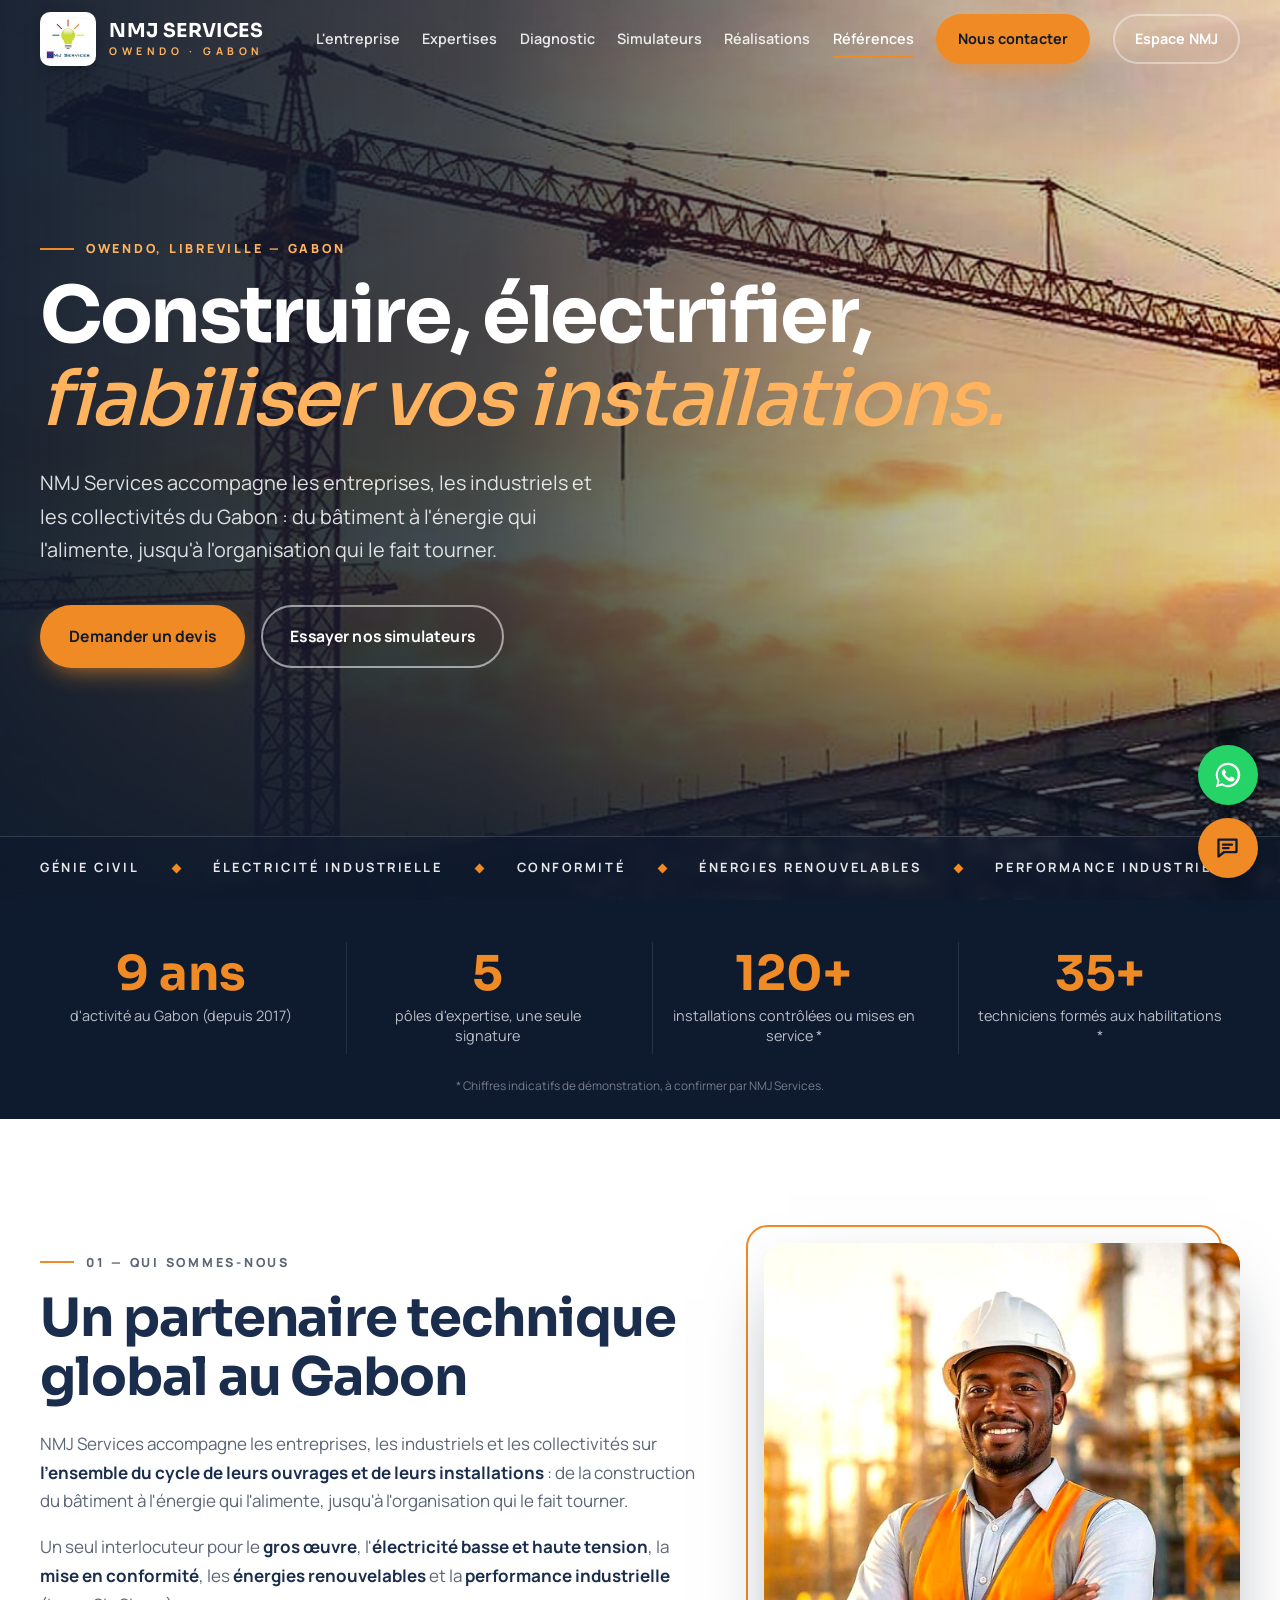
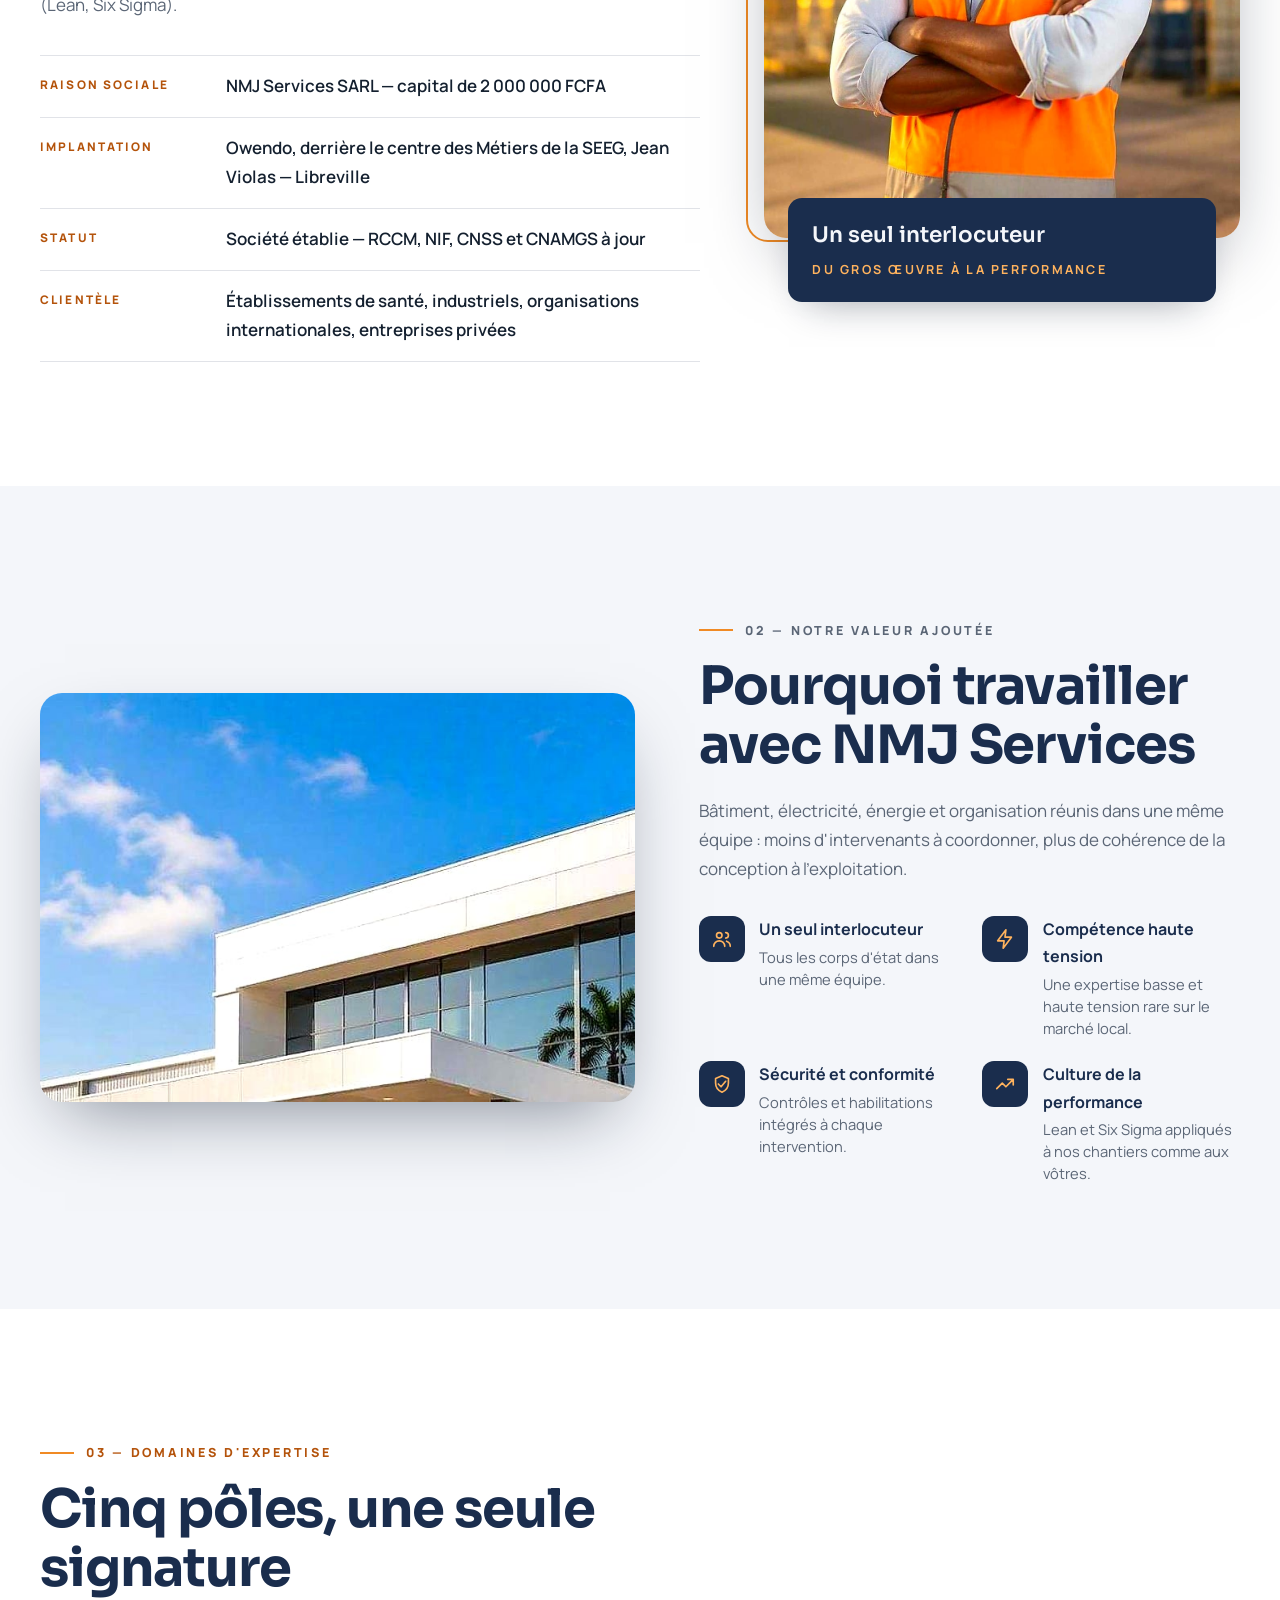
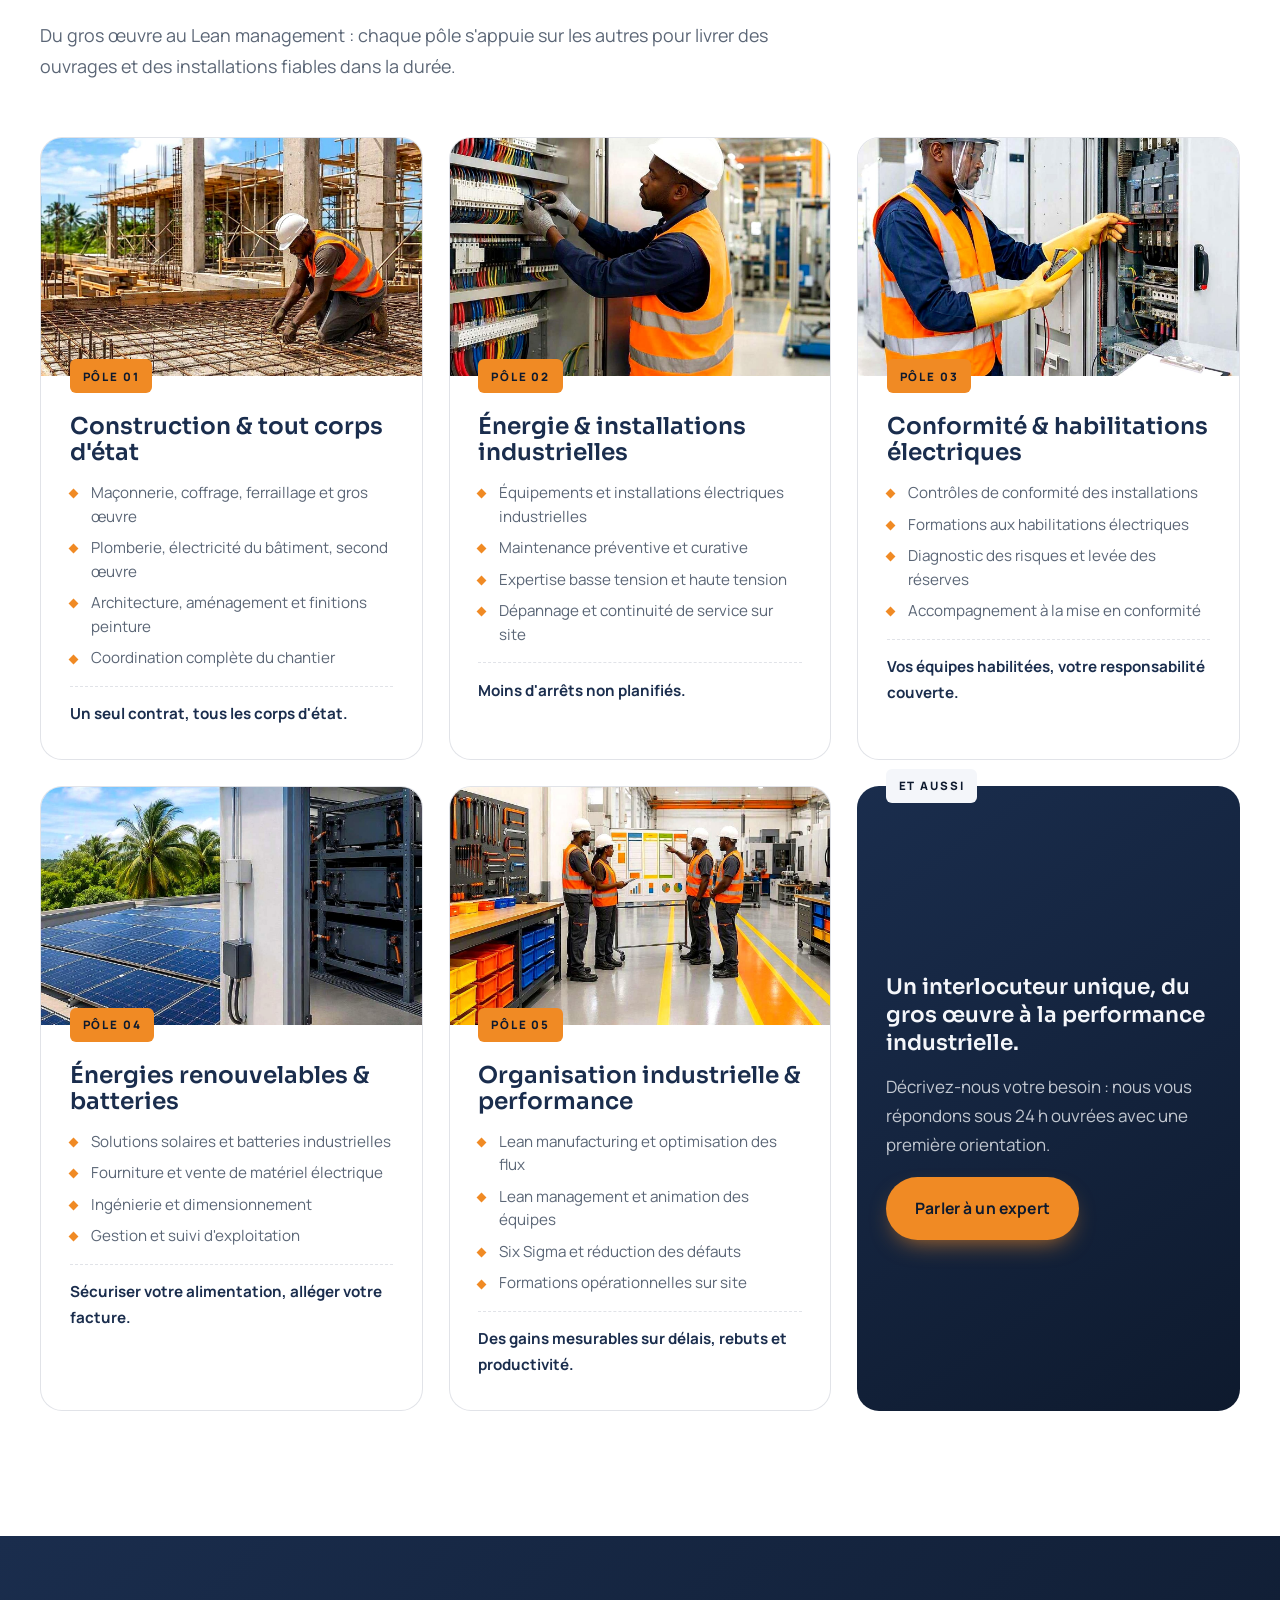
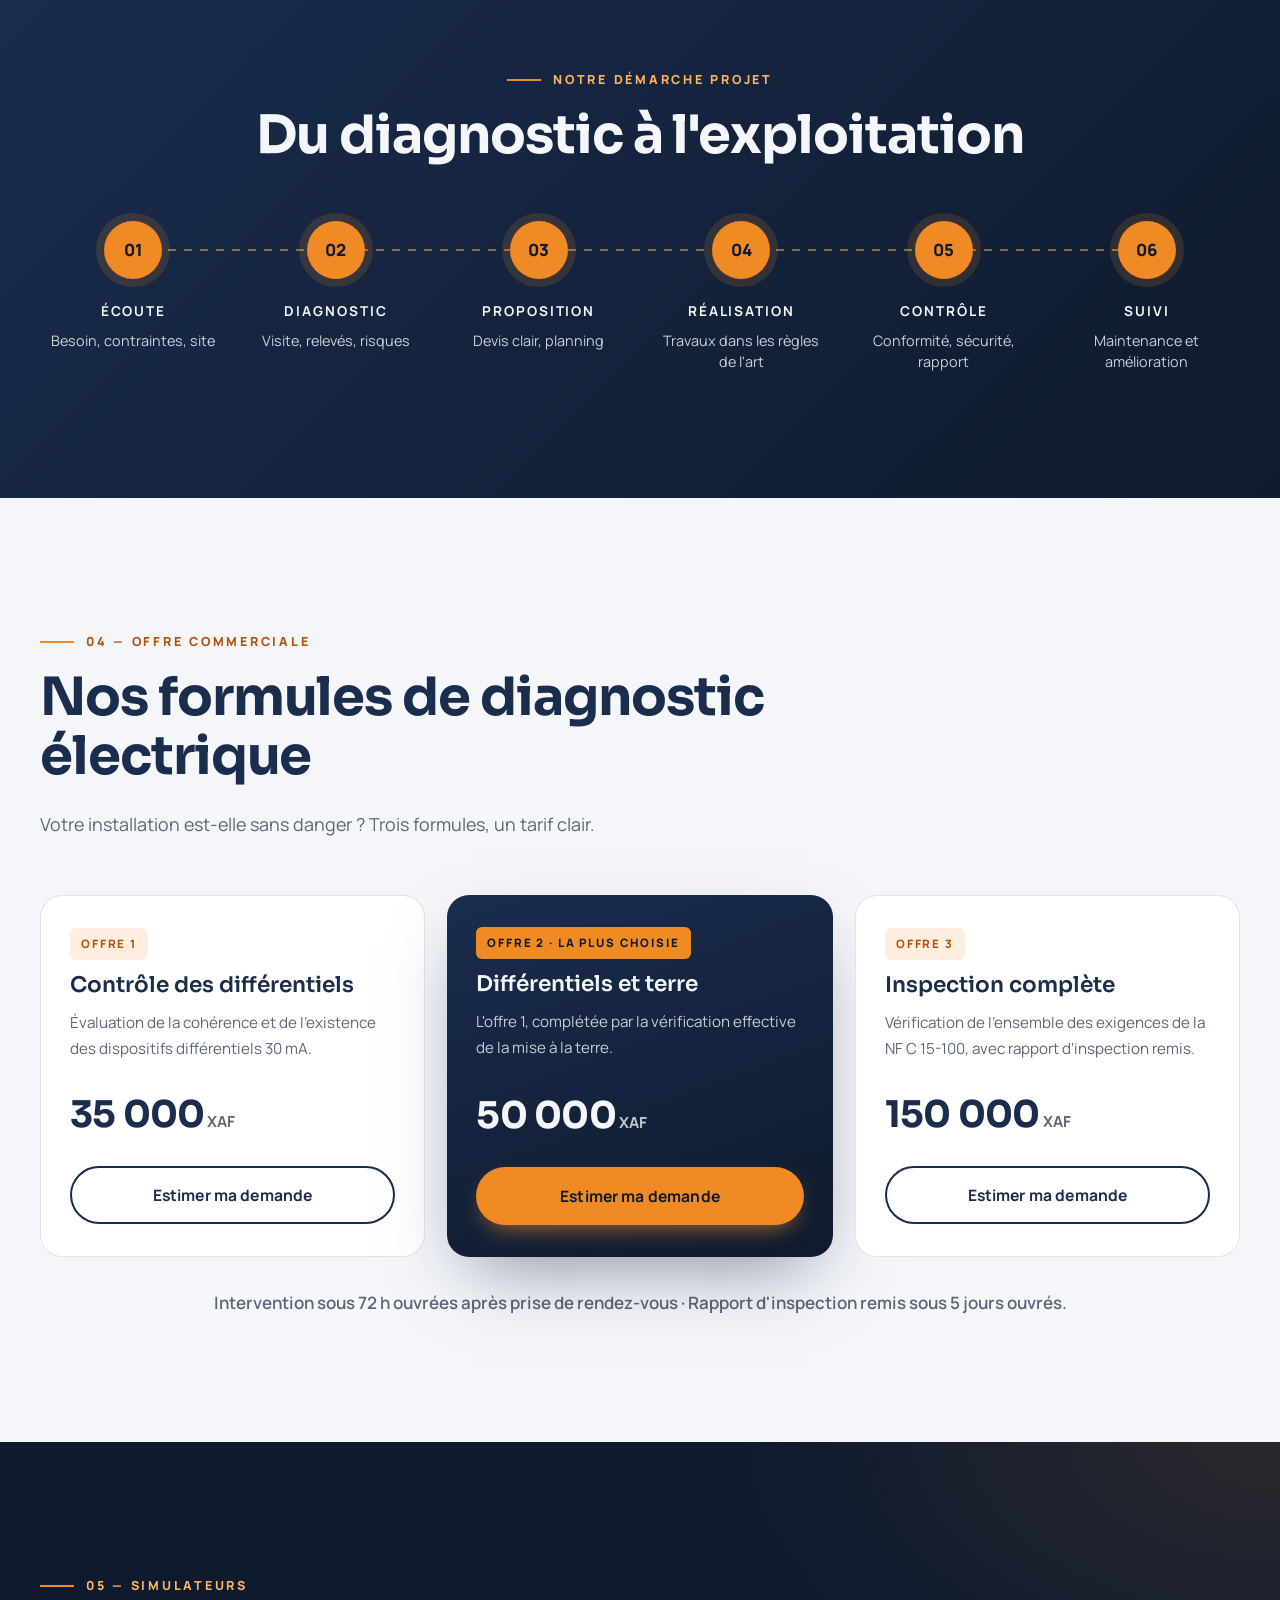
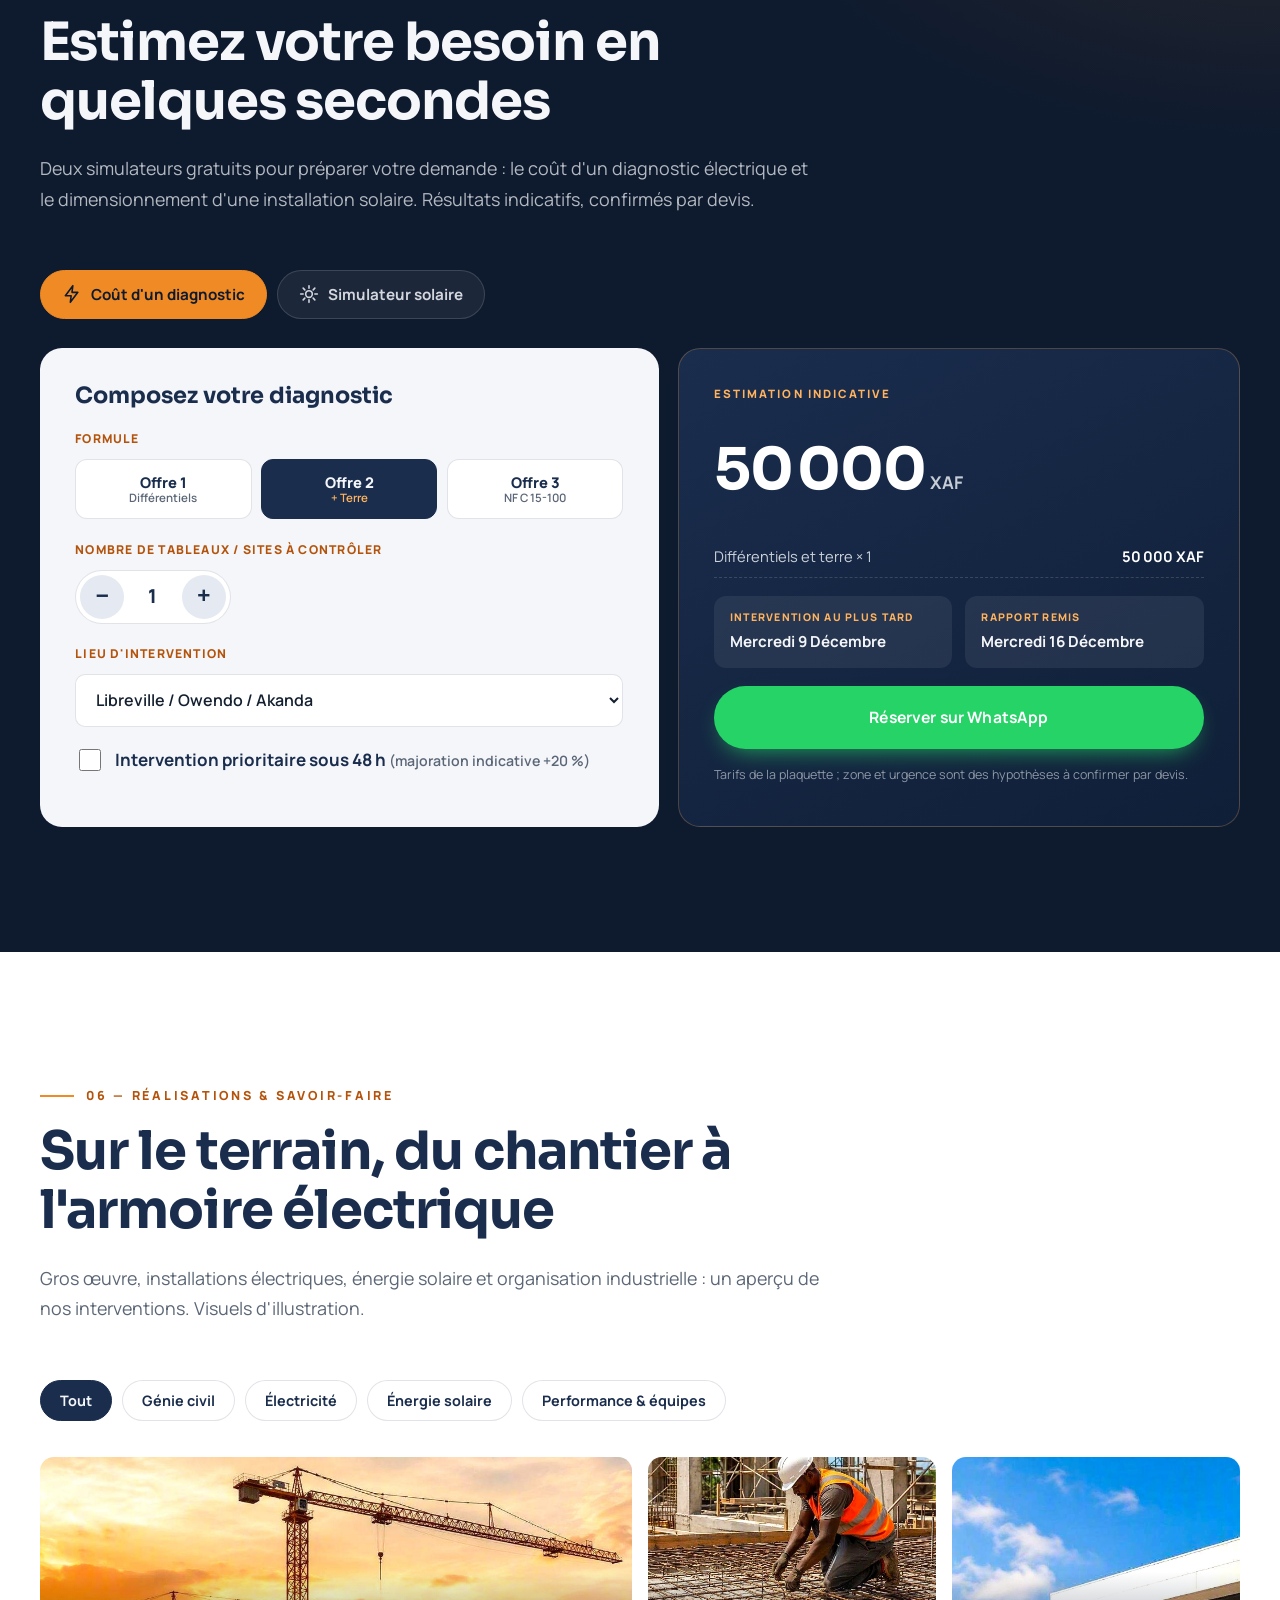
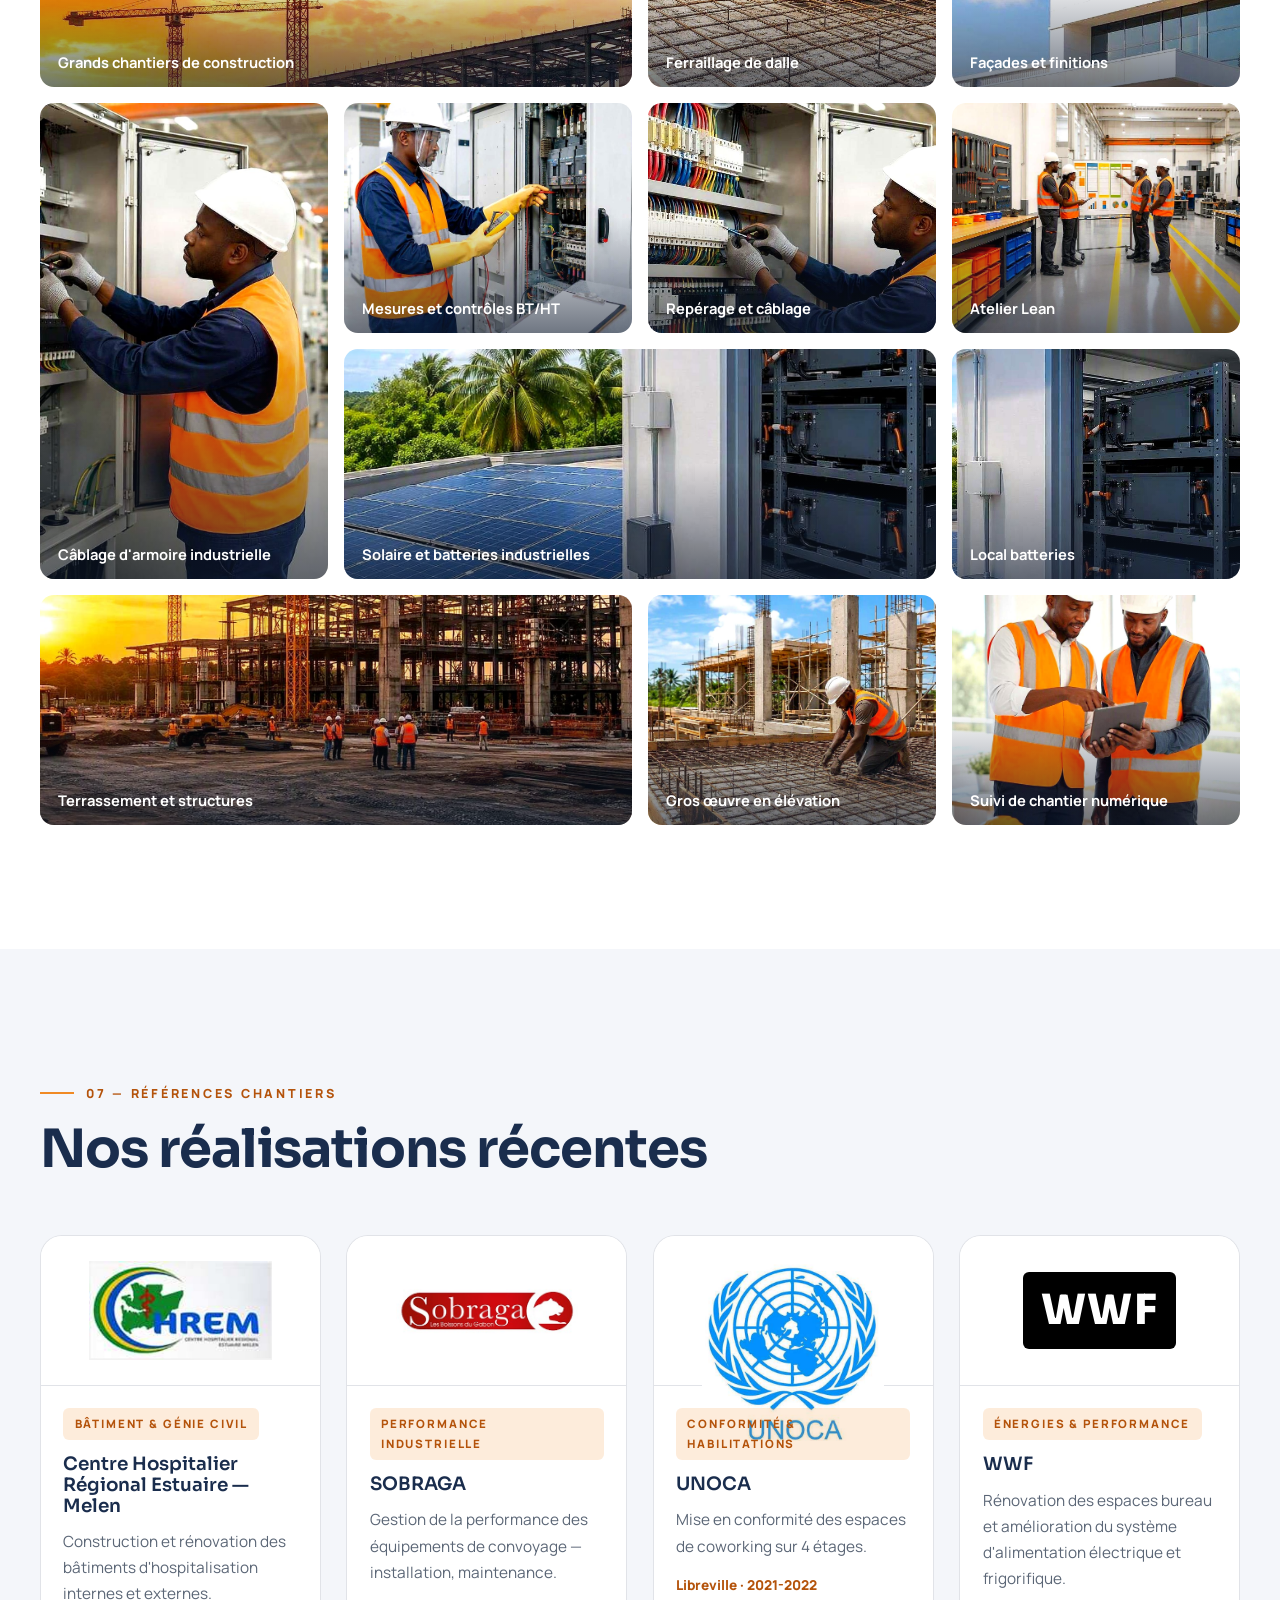
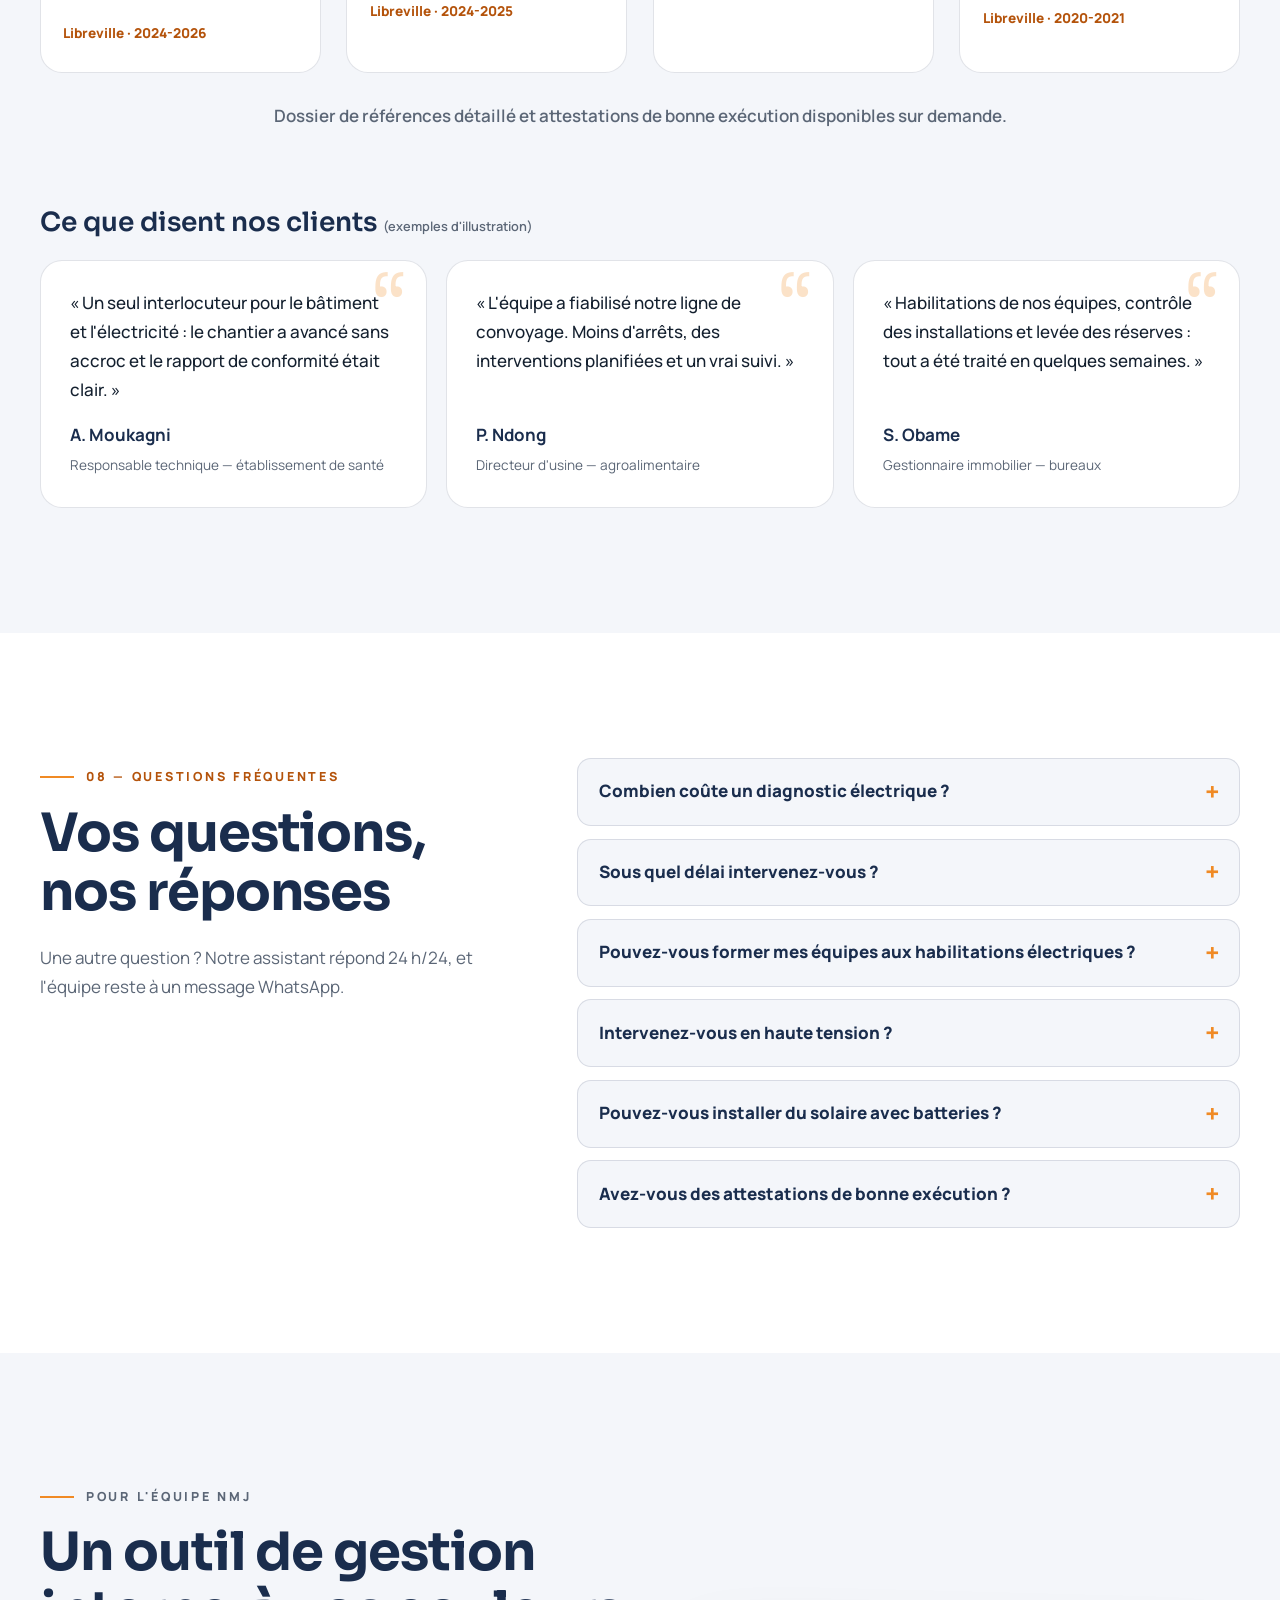
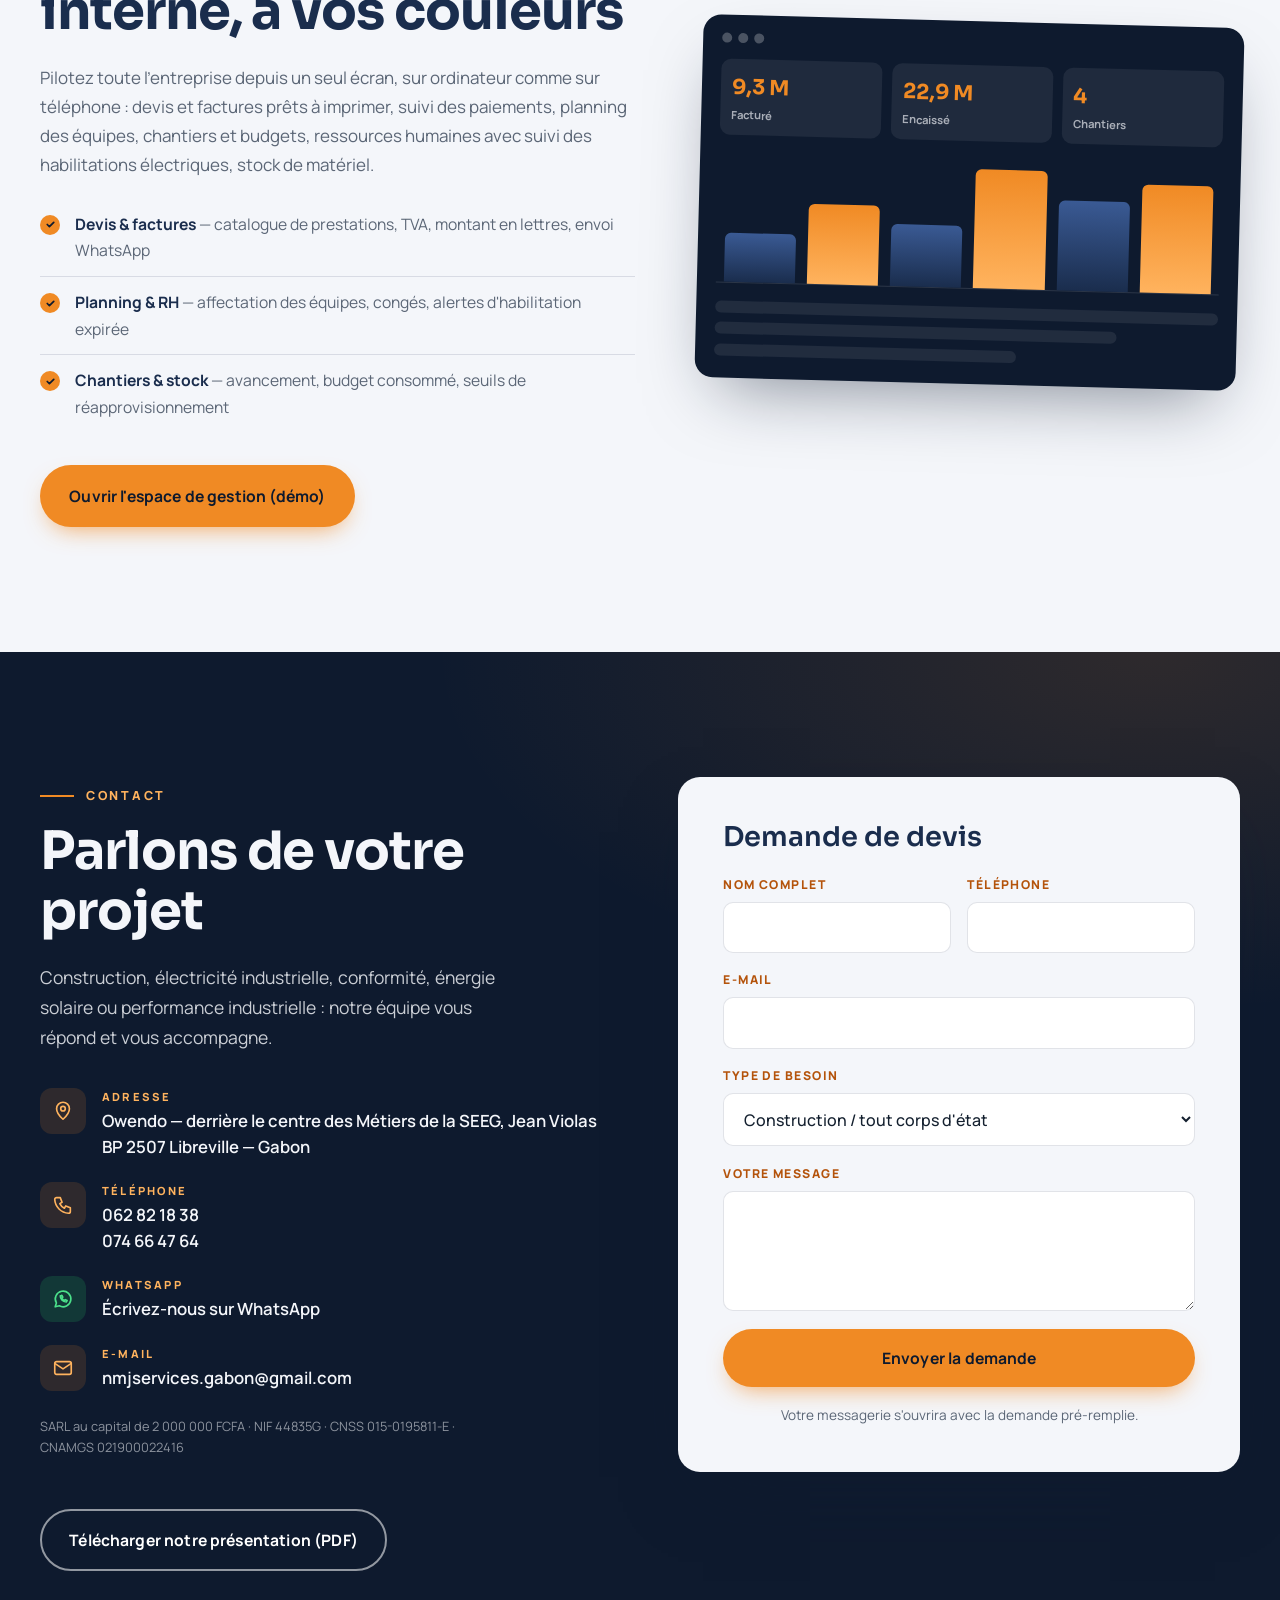
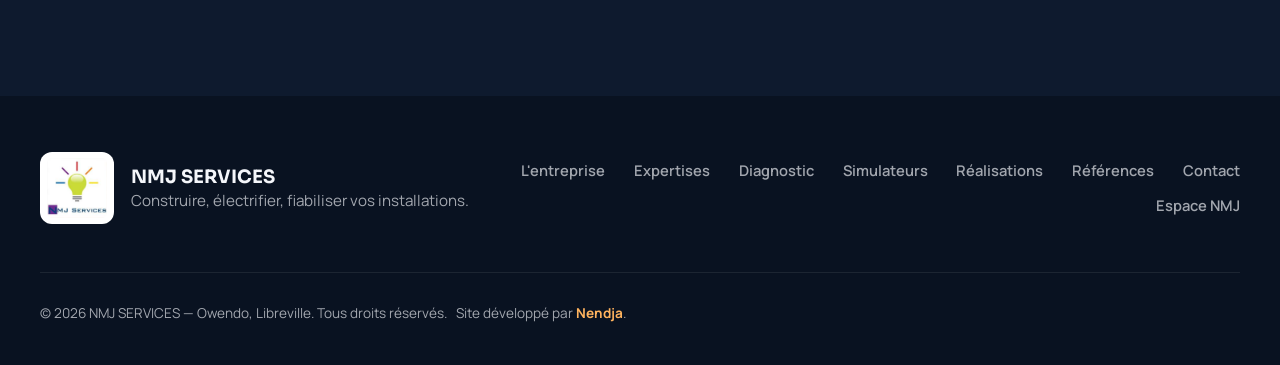
==== commit 52f7b71d: "Espace de gestion interne, simulateurs publics, crédit Nendja Co-Authored-By: Claude <noreply@anthro" ====
--- a/index.html
+++ b/index.html
@@ -31,13 +31,15 @@
       <a href="#entreprise">L'entreprise</a>
       <a href="#expertises">Expertises</a>
       <a href="#offres">Diagnostic</a>
-      <a href="#outils">Outils de gestion</a>
+      <a href="#outils">Simulateurs</a>
       <a href="#realisations">Réalisations</a>
       <a href="#references">Références</a>
       <a href="#contact" class="btn btn--gold btn--sm nav__cta">Nous contacter</a>
+      <a href="gestion/" class="btn btn--ghost btn--sm nav__gestion nav__gestion--desk" title="Outil de gestion interne (réservé à l'équipe NMJ)">Espace NMJ</a>
       <div class="nav__quick">
         <a class="btn btn--ghost" href="tel:+241062821838">Appeler</a>
         <a class="btn btn--wa" href="https://wa.me/241074664764?text=Bonjour%20NMJ%20Services%2C%20je%20souhaite%20des%20informations." target="_blank" rel="noopener">WhatsApp</a>
+        <a class="btn btn--ghost nav__gestion" href="gestion/">Espace gestion NMJ</a>
       </div>
     </nav>
     <button class="burger" id="burger" aria-label="Ouvrir le menu" aria-expanded="false" aria-controls="nav">
@@ -58,7 +60,7 @@
     <p class="hero__lead reveal">NMJ Services accompagne les entreprises, les industriels et les collectivités du Gabon : du bâtiment à l'énergie qui l'alimente, jusqu'à l'organisation qui le fait tourner.</p>
     <div class="hero__actions reveal">
       <a href="#contact" class="btn btn--gold">Demander un devis</a>
-      <a href="#outils" class="btn btn--ghost">Essayer nos outils</a>
+      <a href="#outils" class="btn btn--ghost">Essayer nos simulateurs</a>
     </div>
   </div>
   <div class="hero__strip">
@@ -253,39 +255,18 @@
 <section class="section section--dark tools" id="outils">
   <div class="container">
     <div class="section__head">
-      <p class="eyebrow eyebrow--light reveal">05 — Outils de gestion</p>
-      <h2 class="title title--light reveal">Votre espace pour piloter chantiers, installations et conformité</h2>
-      <p class="section__lead section__lead--light reveal">Quatre outils pensés pour le BTP, l'électricité et l'énergie. Données de démonstration : en production, ils se branchent sur vos vrais chantiers et équipements.</p>
-    </div>
-
-    <div class="tabs reveal" role="tablist" aria-label="Outils de gestion">
-      <button class="tab is-active" role="tab" id="t-chantiers" aria-selected="true" aria-controls="p-chantiers" data-tab="chantiers"><svg viewBox="0 0 24 24"><path d="M3 21h18M5 21V9l7-5 7 5v12M9 21v-6h6v6"/></svg><span>Suivi de chantiers</span></button>
-      <button class="tab" role="tab" id="t-diag" aria-selected="false" aria-controls="p-diag" data-tab="diag"><svg viewBox="0 0 24 24"><path d="M13 2L4 14h7l-1 8 9-12h-7z"/></svg><span>Devis diagnostic</span></button>
+      <p class="eyebrow eyebrow--light reveal">05 — Simulateurs</p>
+      <h2 class="title title--light reveal">Estimez votre besoin en quelques secondes</h2>
+      <p class="section__lead section__lead--light reveal">Deux simulateurs gratuits pour préparer votre demande : le coût d'un diagnostic électrique et le dimensionnement d'une installation solaire. Résultats indicatifs, confirmés par devis.</p>
+    </div>
+
+    <div class="tabs reveal" role="tablist" aria-label="Simulateurs">
+      <button class="tab is-active" role="tab" id="t-diag" aria-selected="true" aria-controls="p-diag" data-tab="diag"><svg viewBox="0 0 24 24"><path d="M13 2L4 14h7l-1 8 9-12h-7z"/></svg><span>Coût d'un diagnostic</span></button>
       <button class="tab" role="tab" id="t-solaire" aria-selected="false" aria-controls="p-solaire" data-tab="solaire"><svg viewBox="0 0 24 24"><circle cx="12" cy="12" r="4"/><path d="M12 2v3M12 19v3M2 12h3M19 12h3M5 5l2 2M17 17l2 2M19 5l-2 2M7 17l-2 2"/></svg><span>Simulateur solaire</span></button>
-      <button class="tab" role="tab" id="t-maint" aria-selected="false" aria-controls="p-maint" data-tab="maint"><svg viewBox="0 0 24 24"><rect x="4" y="5" width="16" height="16" rx="2"/><path d="M4 10h16M9 3v4M15 3v4M9 15l2 2 4-4"/></svg><span>Maintenance &amp; habilitations</span></button>
-    </div>
-
-    <!-- 1. Suivi de chantiers -->
-    <div class="tpanel is-active" role="tabpanel" id="p-chantiers" aria-labelledby="t-chantiers">
-      <div class="kpis" id="kpis"></div>
-      <div class="tool-bar">
-        <div class="chips" id="proj-filters" role="group" aria-label="Filtrer par pôle">
-          <button class="chip is-active" data-f="all">Tous</button>
-          <button class="chip" data-f="civil">Génie civil</button>
-          <button class="chip" data-f="elec">Électricité</button>
-          <button class="chip" data-f="enr">Énergie</button>
-          <button class="chip" data-f="conf">Conformité</button>
-        </div>
-        <span class="tool-hint">Touchez un chantier pour voir le détail</span>
-      </div>
-      <div class="proj-layout">
-        <ul class="proj-list" id="proj-list"></ul>
-        <aside class="proj-detail" id="proj-detail" aria-live="polite"></aside>
-      </div>
     </div>
 
     <!-- 2. Devis diagnostic -->
-    <div class="tpanel" role="tabpanel" id="p-diag" aria-labelledby="t-diag" hidden>
+    <div class="tpanel is-active" role="tabpanel" id="p-diag" aria-labelledby="t-diag">
       <div class="calc">
         <div class="calc__form">
           <h3>Composez votre diagnostic</h3>
@@ -360,19 +341,6 @@
       </div>
     </div>
 
-    <!-- 4. Maintenance & habilitations -->
-    <div class="tpanel" role="tabpanel" id="p-maint" aria-labelledby="t-maint" hidden>
-      <div class="tool-bar">
-        <div class="chips" id="m-filters" role="group" aria-label="Filtrer le suivi">
-          <button class="chip is-active" data-f="all">Tout</button>
-          <button class="chip" data-f="late">En retard</button>
-          <button class="chip" data-f="soon">À planifier</button>
-          <button class="chip" data-f="ok">À jour</button>
-        </div>
-        <span class="tool-hint" id="m-summary"></span>
-      </div>
-      <ul class="maint" id="maint"></ul>
-    </div>
   </div>
 </section>
 
@@ -485,6 +453,30 @@
       <details class="reveal"><summary>Intervenez-vous en haute tension ?</summary><p>Oui, notre équipe dispose d'une expertise basse et haute tension, pour les installations industrielles comme pour le dépannage sur site.</p></details>
       <details class="reveal"><summary>Pouvez-vous installer du solaire avec batteries ?</summary><p>Nous réalisons l'ingénierie, la fourniture, l'installation et le suivi d'exploitation de solutions solaires et de batteries industrielles. Essayez le simulateur ci-dessus pour un premier ordre de grandeur.</p></details>
       <details class="reveal"><summary>Avez-vous des attestations de bonne exécution ?</summary><p>Un dossier de références détaillé et des attestations de bonne exécution sont disponibles sur demande.</p></details>
+    </div>
+  </div>
+</section>
+
+<!-- ============ ESPACE GESTION ============ -->
+<section class="section section--cream gestion-band" id="gestion">
+  <div class="container gestion-band__inner">
+    <div class="gestion-band__text">
+      <p class="eyebrow reveal">Pour l'équipe NMJ</p>
+      <h2 class="title reveal">Un outil de gestion interne, à vos couleurs</h2>
+      <p class="reveal">Pilotez toute l'entreprise depuis un seul écran, sur ordinateur comme sur téléphone : devis et factures prêts à imprimer, suivi des paiements, planning des équipes, chantiers et budgets, ressources humaines avec suivi des habilitations électriques, stock de matériel.</p>
+      <ul class="checks reveal">
+        <li><strong>Devis &amp; factures</strong> — catalogue de prestations, TVA, montant en lettres, envoi WhatsApp</li>
+        <li><strong>Planning &amp; RH</strong> — affectation des équipes, congés, alertes d'habilitation expirée</li>
+        <li><strong>Chantiers &amp; stock</strong> — avancement, budget consommé, seuils de réapprovisionnement</li>
+      </ul>
+      <a href="gestion/" class="btn btn--gold reveal">Ouvrir l'espace de gestion (démo)</a>
+    </div>
+    <div class="gestion-band__mock reveal" aria-hidden="true">
+      <div class="mock"><div class="mock__bar"><i></i><i></i><i></i></div>
+        <div class="mock__kpis"><span><b>9,3 M</b>Facturé</span><span><b>22,9 M</b>Encaissé</span><span><b>4</b>Chantiers</span></div>
+        <div class="mock__chart"><i style="height:38%"></i><i style="height:62%"></i><i style="height:48%"></i><i style="height:92%"></i><i style="height:70%"></i><i style="height:84%"></i></div>
+        <div class="mock__rows"><span></span><span></span><span></span></div>
+      </div>
     </div>
   </div>
 </section>
@@ -544,12 +536,13 @@
       <a href="#entreprise">L'entreprise</a>
       <a href="#expertises">Expertises</a>
       <a href="#offres">Diagnostic</a>
-      <a href="#outils">Outils</a>
+      <a href="#outils">Simulateurs</a>
       <a href="#realisations">Réalisations</a>
       <a href="#references">Références</a>
       <a href="#contact">Contact</a>
+      <a href="gestion/">Espace NMJ</a>
     </nav>
-    <p class="footer__copy">© <span id="year">2026</span> NMJ SERVICES — Owendo, Libreville. Tous droits réservés. <span class="footer__credit">Site développé par <strong>Rouana</strong>.</span></p>
+    <p class="footer__copy">© <span id="year">2026</span> NMJ SERVICES — Owendo, Libreville. Tous droits réservés. <span class="footer__credit">Site développé par <strong>Nendja</strong>.</span></p>
   </div>
 </footer>
 
@@ -558,7 +551,7 @@
   <a class="appbar__btn" href="tel:+241062821838"><svg viewBox="0 0 24 24"><path d="M5 4h4l2 5-2.5 1.5a11 11 0 0 0 5 5L15 13l5 2v4a2 2 0 0 1-2 2A16 16 0 0 1 3 6a2 2 0 0 1 2-2"/></svg><span>Appeler</span></a>
   <a class="appbar__btn appbar__btn--wa" href="https://wa.me/241074664764?text=Bonjour%20NMJ%20Services%2C%20je%20souhaite%20des%20informations." target="_blank" rel="noopener"><svg viewBox="0 0 24 24"><path d="M3.5 20.5l1.3-4.2A8.5 8.5 0 1 1 8 19.4z"/><path d="M9 8.5c0 3.5 2.5 6.5 6.5 6.8l1-1.6-2-1-1 1c-1.2-.5-2.2-1.5-2.7-2.7l1-1-1-2-1.6.9"/></svg><span>WhatsApp</span></a>
   <a class="appbar__btn appbar__btn--main" href="#contact"><svg viewBox="0 0 24 24"><path d="M6 3h9l4 4v14H6zM14 3v5h5M9 13h7M9 17h5"/></svg><span>Devis</span></a>
-  <a class="appbar__btn" href="#outils"><svg viewBox="0 0 24 24"><path d="M4 20V10M10 20V4M16 20v-7M22 20H2"/></svg><span>Outils</span></a>
+  <a class="appbar__btn" href="#outils"><svg viewBox="0 0 24 24"><path d="M4 20V10M10 20V4M16 20v-7M22 20H2"/></svg><span>Simuler</span></a>
   <button class="appbar__btn" id="bar-chat" type="button" aria-label="Poser une question à l'assistant"><svg viewBox="0 0 24 24"><path d="M4 5h16v11H9l-5 4z"/><path d="M8 9.5h8M8 12.5h5"/></svg><span>Question</span></button>
 </nav>
 
--- a/assets/css/extras.css
+++ b/assets/css/extras.css
@@ -288,3 +288,33 @@
 .pole--cta { overflow: visible; }
 @media (max-width: 900px) { .hero__bg { background-position: 72% 50%; } }
 @media (max-width: 900px) { .brand { position: relative; z-index: 2; } }
+
+/* ---------- Espace de gestion (bandeau) ---------- */
+.nav__gestion--desk { border-color: rgba(255, 255, 255, .4); color: #fff; }
+.gestion-band__inner { display: grid; grid-template-columns: 1.1fr 1fr; gap: clamp(2rem, 5vw, 5rem); align-items: center; }
+.gestion-band__text > p { color: var(--muted); }
+.gestion-band__text .checks { margin: 1.2rem 0 2rem; }
+.mock { background: var(--choco); border-radius: 18px; padding: 1.1rem 1.2rem 1.4rem; box-shadow: var(--shadow-lg); transform: rotate(1.5deg); }
+.mock__bar { display: flex; gap: 6px; margin-bottom: 1rem; } .mock__bar i { width: 10px; height: 10px; border-radius: 50%; background: rgba(255, 255, 255, .25); }
+.mock__kpis { display: grid; grid-template-columns: repeat(3, 1fr); gap: .6rem; }
+.mock__kpis span { background: rgba(255, 255, 255, .07); border-radius: 10px; padding: .7rem; font-size: .7rem; color: rgba(244, 246, 250, .65); font-weight: 700; }
+.mock__kpis b { display: block; font-family: var(--ff-display); font-size: 1.3rem; color: var(--gold); }
+.mock__chart { height: 130px; display: flex; align-items: flex-end; gap: 12px; margin: 1.1rem 0; padding: 0 .5rem; border-bottom: 1px solid rgba(255, 255, 255, .12); }
+.mock__chart i { flex: 1; background: linear-gradient(180deg, var(--gold), var(--gold-2)); border-radius: 6px 6px 0 0; }
+.mock__chart i:nth-child(odd) { background: linear-gradient(180deg, #3a5a94, var(--brown)); }
+.mock__rows span { display: block; height: 12px; border-radius: 6px; background: rgba(255, 255, 255, .08); margin-top: .6rem; } .mock__rows span:nth-child(2) { width: 80%; } .mock__rows span:nth-child(3) { width: 60%; }
+@media (max-width: 900px) {
+  .nav__gestion--desk { display: none; }
+  .nav__quick .nav__gestion { grid-column: 1 / -1; }
+  .gestion-band__inner { grid-template-columns: 1fr; }
+  .mock { transform: none; }
+}
+
+/* En-tête : compacter la navigation pour laisser la place à « Espace NMJ » */
+.nav { gap: 1.4rem; }
+.nav a:not(.btn) { font-size: .9rem; white-space: nowrap; }
+.nav .btn, .brand__text { white-space: nowrap; }
+.header__inner { gap: 1.2rem; }
+@media (max-width: 1240px) { .nav { gap: 1rem; } .nav a:not(.btn) { font-size: .85rem; } .brand__text small { display: none; } }
+@media (max-width: 1100px) { .nav__gestion--desk { display: none; } }
+@media (max-width: 900px) { .nav a:not(.btn) { font-size: 1.45rem; } .nav { gap: .2rem; } }
